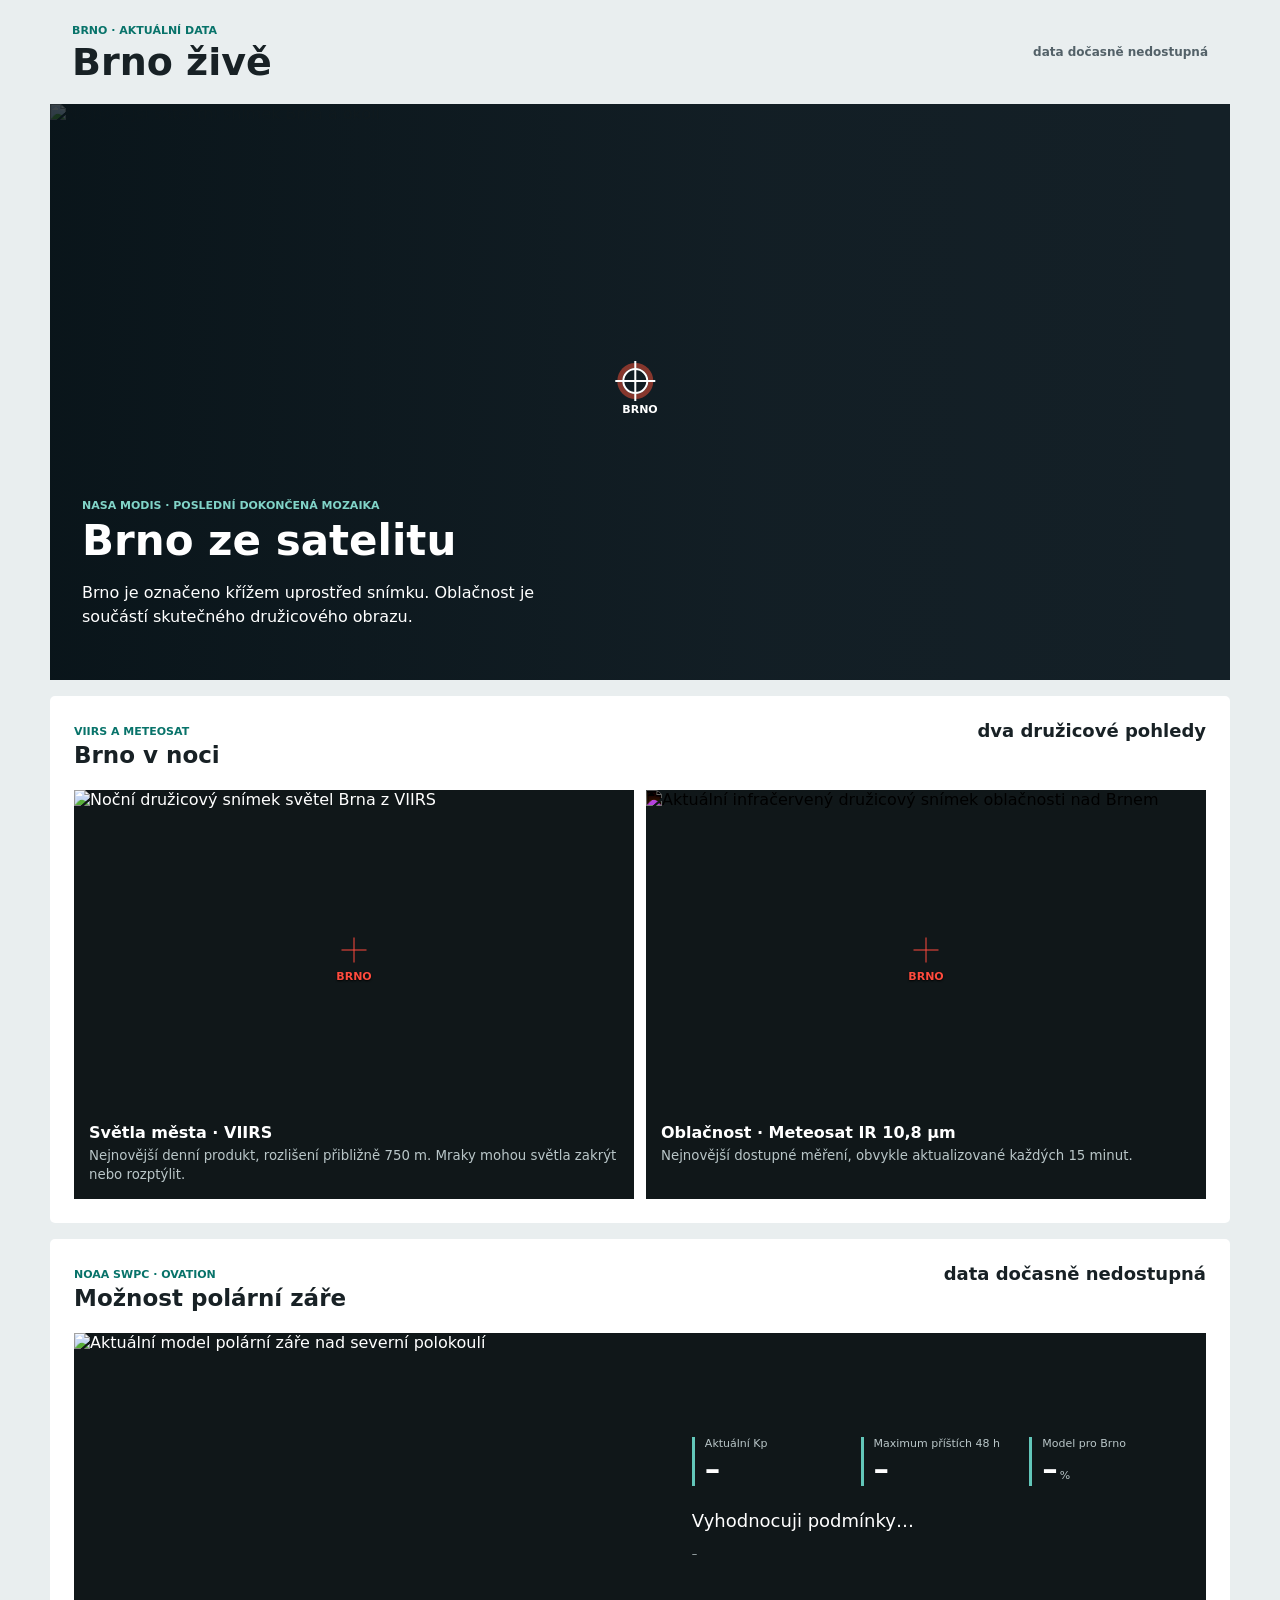
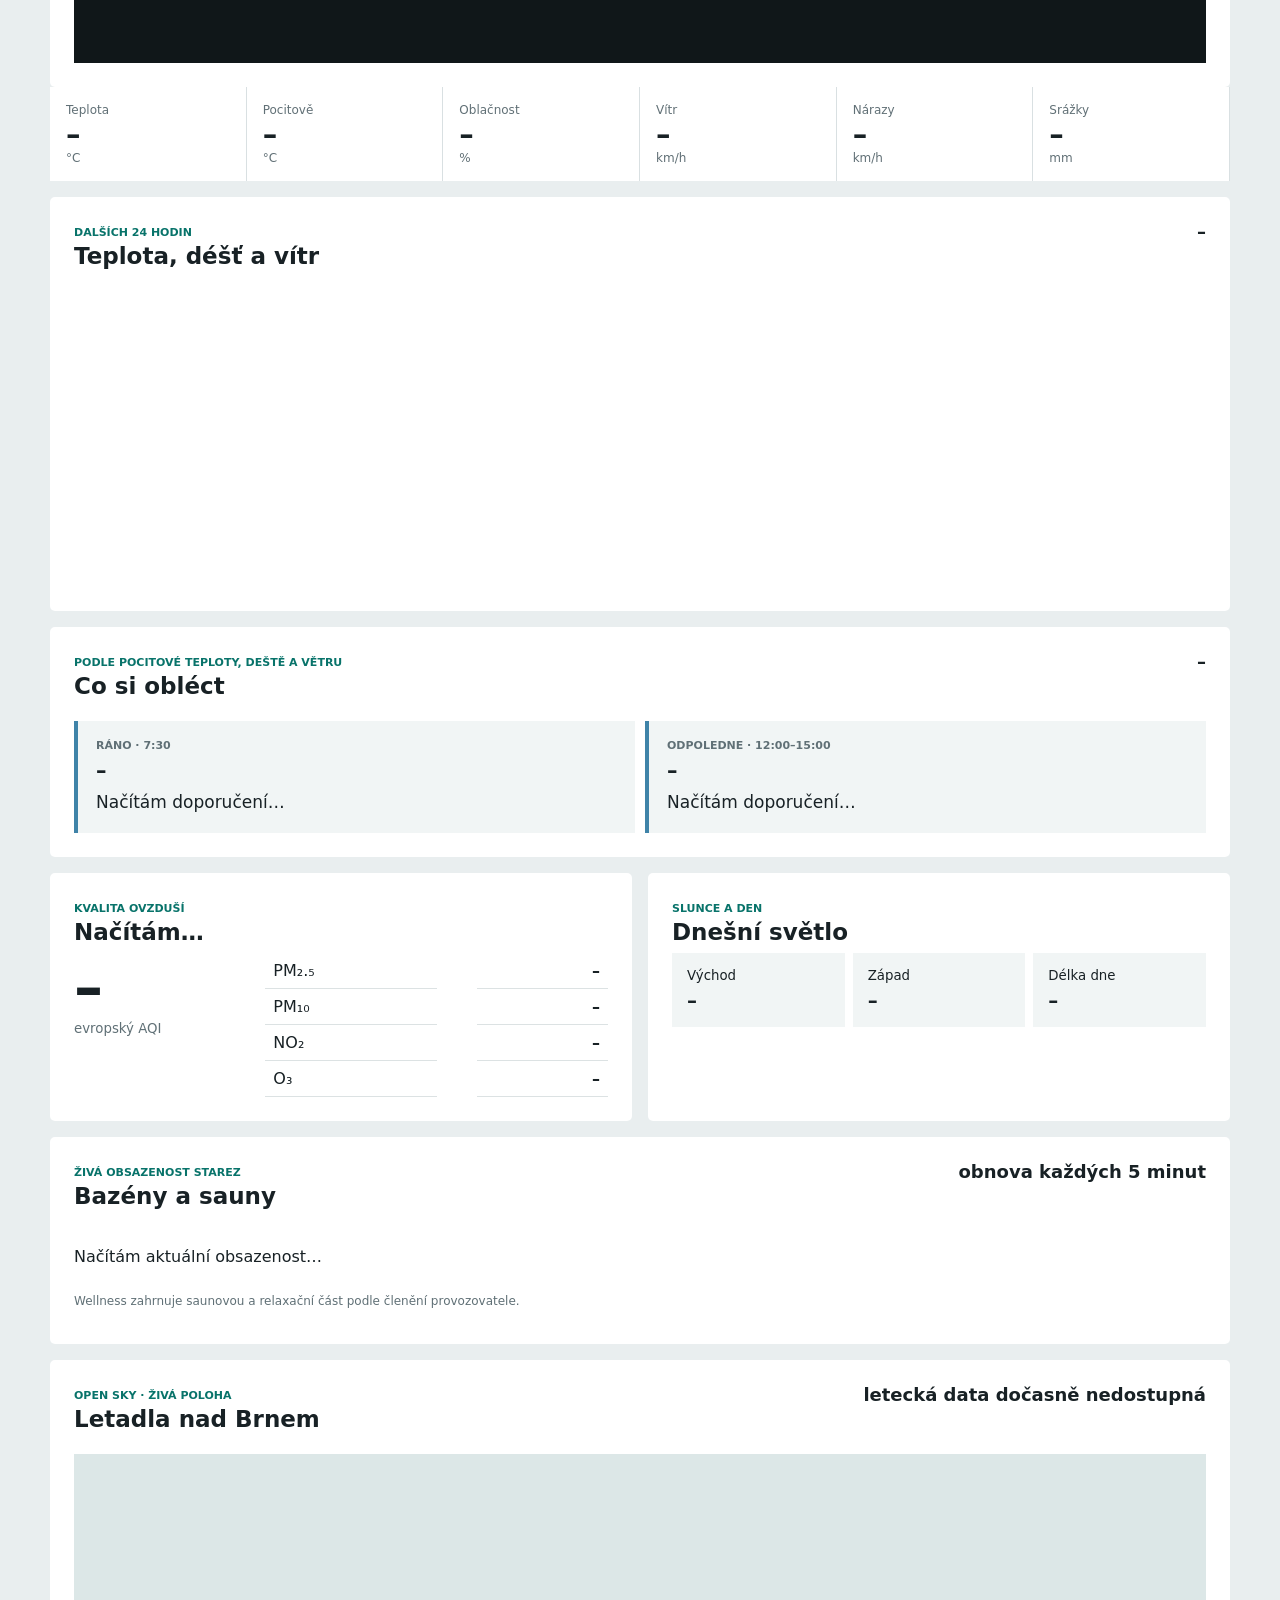
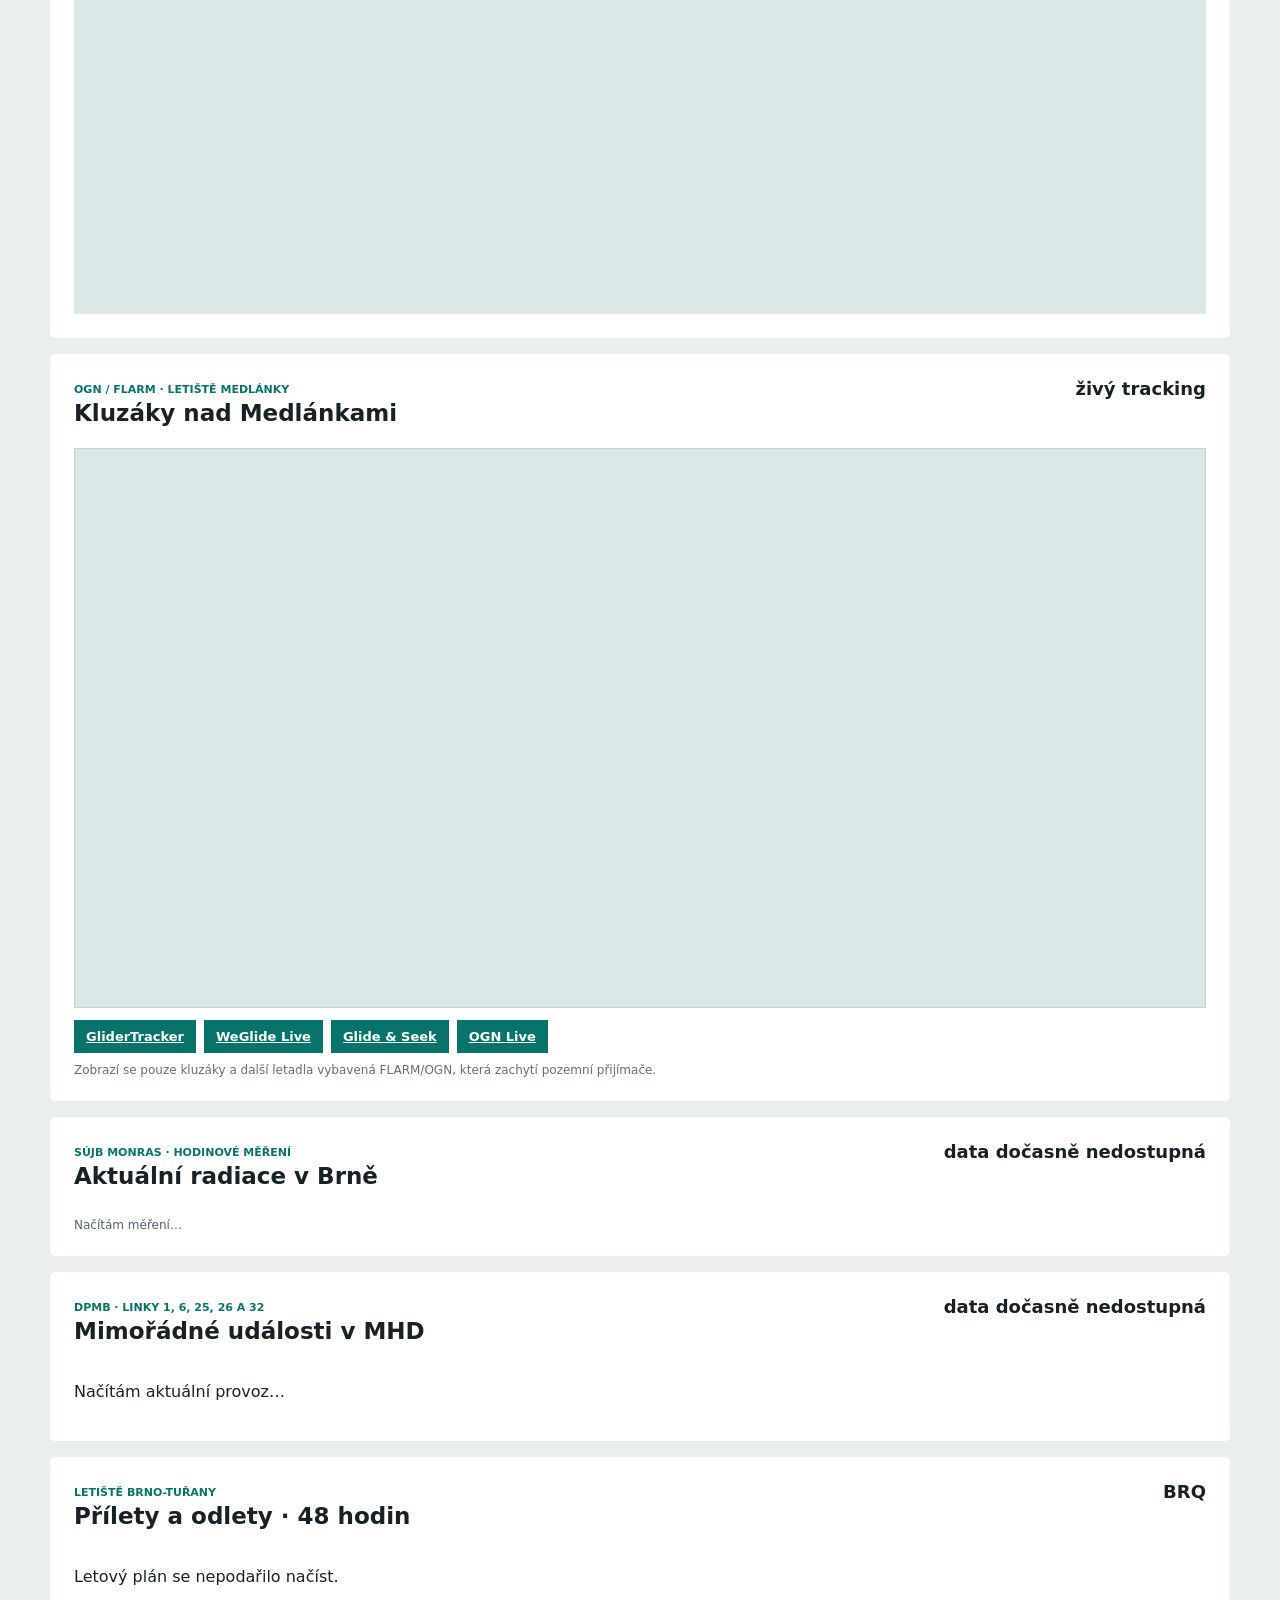
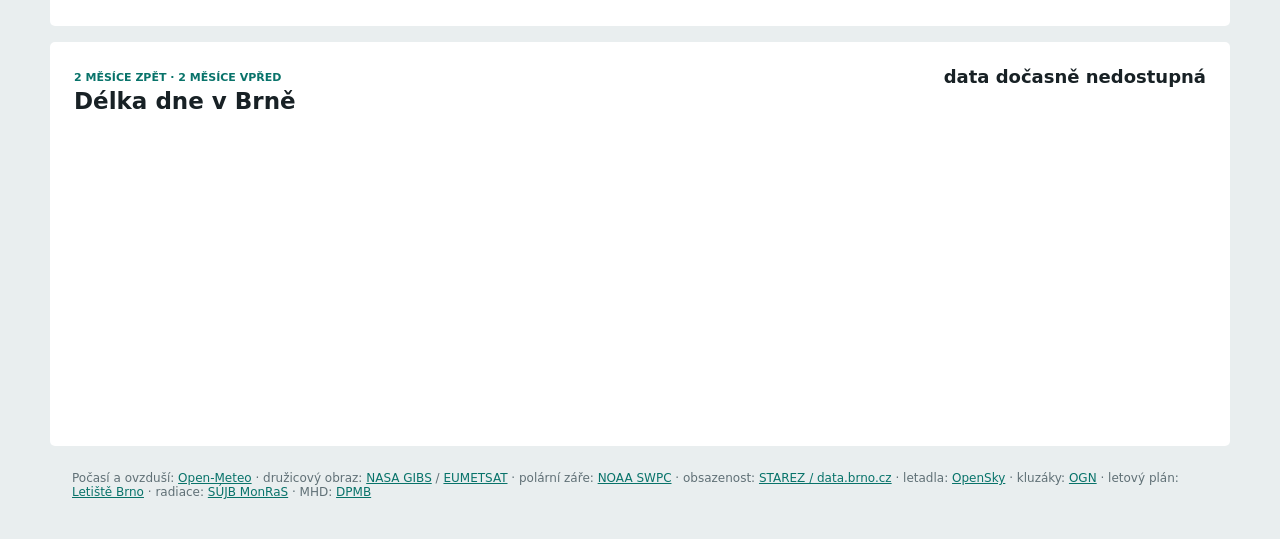
==== brno-live/web/index.html @ a21268fd "Add Brno aurora possibility monitoring" ====
<!doctype html>
<html lang="cs">
<head>
  <meta charset="utf-8">
  <meta name="viewport" content="width=device-width,initial-scale=1">
  <title>Brno živě</title>
  <link rel="stylesheet" href="style.css">
  <link rel="stylesheet" href="occupancy.css">
  <link rel="stylesheet" href="aviation.css">
  <link rel="stylesheet" href="weather-advice.css">
  <link rel="stylesheet" href="transit.css">
  <link rel="stylesheet" href="gliders.css">
  <link rel="stylesheet" href="night-satellite.css">
  <link rel="stylesheet" href="aurora.css">
  <link rel="stylesheet" href="https://unpkg.com/leaflet@1.9.4/dist/leaflet.css">
</head>
<body>
  <header><div><span>BRNO · AKTUÁLNÍ DATA</span><h1>Brno živě</h1></div><b id="updated">načítám…</b></header>
  <main>
    <section class="satellite">
      <img src="/api/satellite" alt="Nejnovější satelitní snímek Brna a okolí">
      <div class="satellite-title"><span>NASA MODIS · POSLEDNÍ DOKONČENÁ MOZAIKA</span><h2>Brno ze satelitu</h2><p>Brno je označeno křížem uprostřed snímku. Oblačnost je součástí skutečného družicového obrazu.</p></div>
      <div class="brno-marker" aria-label="Poloha Brna"><i></i><b>BRNO</b></div>
    </section>
    <section class="section night-satellite-section">
      <div class="head"><div><span>VIIRS A METEOSAT</span><h2>Brno v noci</h2></div><strong>dva družicové pohledy</strong></div>
      <div class="night-satellite-grid">
        <figure><div class="night-image"><img src="/api/night-viirs" alt="Noční družicový snímek světel Brna z VIIRS"><span class="night-marker">BRNO</span></div><figcaption><b>Světla města · VIIRS</b><small>Nejnovější denní produkt, rozlišení přibližně 750 m. Mraky mohou světla zakrýt nebo rozptýlit.</small></figcaption></figure>
        <figure><div class="night-image infrared"><img src="/api/night-infrared" alt="Aktuální infračervený družicový snímek oblačnosti nad Brnem"><span class="night-marker">BRNO</span></div><figcaption><b>Oblačnost · Meteosat IR 10,8 µm</b><small>Nejnovější dostupné měření, obvykle aktualizované každých 15 minut.</small></figcaption></figure>
      </div>
    </section>
    <section class="section aurora-section">
      <div class="head"><div><span>NOAA SWPC · OVATION</span><h2>Možnost polární záře</h2></div><strong id="aurora-status">načítám…</strong></div>
      <div class="aurora-layout">
        <img src="https://services.swpc.noaa.gov/images/aurora-forecast-northern-hemisphere.jpg" alt="Aktuální model polární záře nad severní polokoulí" loading="lazy">
        <div class="aurora-data"><div><span>Aktuální Kp</span><b id="aurora-kp">–</b></div><div><span>Maximum příštích 48 h</span><b id="aurora-peak">–</b></div><div><span>Model pro Brno</span><b id="aurora-probability">–</b><small>%</small></div><p id="aurora-message">Vyhodnocuji podmínky…</p><small id="aurora-time">–</small></div>
      </div>
    </section>
    <section class="current band">
      <div><span>Teplota</span><b id="temp">–</b><small>°C</small></div>
      <div><span>Pocitově</span><b id="feels">–</b><small>°C</small></div>
      <div><span>Oblačnost</span><b id="cloud">–</b><small>%</small></div>
      <div><span>Vítr</span><b id="wind">–</b><small>km/h</small></div>
      <div><span>Nárazy</span><b id="gust">–</b><small>km/h</small></div>
      <div><span>Srážky</span><b id="rain">–</b><small>mm</small></div>
    </section>
    <section class="section"><div class="head"><div><span>DALŠÍCH 24 HODIN</span><h2>Teplota, déšť a vítr</h2></div><strong id="condition">–</strong></div><div class="chart"><canvas id="forecastChart"></canvas></div></section>
    <section class="section">
      <div class="head"><div><span>PODLE POCITOVÉ TEPLOTY, DEŠTĚ A VĚTRU</span><h2>Co si obléct</h2></div><strong id="advice-day">–</strong></div>
      <div class="weather-advice"><article><span id="morning-label">RÁNO · 7:30</span><b id="morning-weather">–</b><p id="morning-advice">Načítám doporučení…</p></article><article><span id="afternoon-label">ODPOLEDNE · 12:00–15:00</span><b id="afternoon-weather">–</b><p id="afternoon-advice">Načítám doporučení…</p></article></div>
    </section>
    <section class="split">
      <div class="section"><span>KVALITA OVZDUŠÍ</span><h2 id="aqi-title">Načítám…</h2><div class="air"><div><b id="aqi">–</b><small>evropský AQI</small></div><dl><dt>PM₂.₅</dt><dd id="pm25">–</dd><dt>PM₁₀</dt><dd id="pm10">–</dd><dt>NO₂</dt><dd id="no2">–</dd><dt>O₃</dt><dd id="o3">–</dd></dl></div></div>
      <div class="section"><span>SLUNCE A DEN</span><h2>Dnešní světlo</h2><div class="sun"><div><small>Východ</small><b id="sunrise">–</b></div><div><small>Západ</small><b id="sunset">–</b></div><div><small>Délka dne</small><b id="daylight">–</b></div></div></div>
    </section>
    <section class="section occupancy-section">
      <div class="head"><div><span>ŽIVÁ OBSAZENOST STAREZ</span><h2>Bazény a sauny</h2></div><strong>obnova každých 5 minut</strong></div>
      <div id="occupancy" class="occupancy"><p>Načítám aktuální obsazenost…</p></div>
      <p class="occupancy-note">Wellness zahrnuje saunovou a relaxační část podle členění provozovatele.</p>
    </section>
    <section class="section aviation-section">
      <div class="head"><div><span>OPEN SKY · ŽIVÁ POLOHA</span><h2>Letadla nad Brnem</h2></div><strong id="aircraft-count">načítám…</strong></div>
      <div id="aircraft-map" aria-label="Mapa letadel nad Brnem"></div>
    </section>
    <section class="section gliders-section">
      <div class="head"><div><span>OGN / FLARM · LETIŠTĚ MEDLÁNKY</span><h2>Kluzáky nad Medlánkami</h2></div><strong>živý tracking</strong></div>
      <iframe class="glider-map" src="https://glideandseek.com/?viewport=49.2367,16.5556,12&amp;embed=5.10.251.95&amp;showAllAircraft=true" title="Živá mapa kluzáků nad letištěm Medlánky" loading="lazy" allow="geolocation" referrerpolicy="strict-origin-when-cross-origin"></iframe>
      <nav class="glider-links" aria-label="Další služby pro sledování kluzáků">
        <a href="https://www.glidertracker.org/" target="_blank" rel="noopener">GliderTracker</a>
        <a href="https://www.weglide.org/live" target="_blank" rel="noopener">WeGlide Live</a>
        <a href="https://glideandseek.com/?viewport=49.2367,16.5556,12&amp;showAllAircraft=true" target="_blank" rel="noopener">Glide &amp; Seek</a>
        <a href="https://live.glidernet.org/#c=49.2367,16.5556&amp;z=12&amp;l=ar" target="_blank" rel="noopener">OGN Live</a>
      </nav>
      <p class="glider-note">Zobrazí se pouze kluzáky a další letadla vybavená FLARM/OGN, která zachytí pozemní přijímače.</p>
    </section>
    <section class="section radiation-section">
      <div class="head"><div><span>SÚJB MONRAS · HODINOVÉ MĚŘENÍ</span><h2>Aktuální radiace v Brně</h2></div><strong id="radiation-status">načítám…</strong></div>
      <div id="radiation" class="radiation"><p>Načítám měření…</p></div>
    </section>
    <section class="section transit-section">
      <div class="head"><div><span>DPMB · LINKY 1, 6, 25, 26 A 32</span><h2>Mimořádné události v MHD</h2></div><strong id="transit-status">kontroluji…</strong></div>
      <div id="transit-incidents" class="transit-incidents"><p>Načítám aktuální provoz…</p></div>
    </section>
    <section class="section">
      <div class="head"><div><span>LETIŠTĚ BRNO-TUŘANY</span><h2>Přílety a odlety · 48 hodin</h2></div><strong>BRQ</strong></div>
      <div id="flight-schedule" class="flight-schedule"><p>Načítám letový plán…</p></div>
    </section>
    <section class="section">
      <div class="head"><div><span>2 MĚSÍCE ZPĚT · 2 MĚSÍCE VPŘED</span><h2>Délka dne v Brně</h2></div><strong id="daylight-now">–</strong></div>
      <div class="chart daylight-chart"><canvas id="daylightChart"></canvas></div>
    </section>
  </main>
  <footer>Počasí a ovzduší: <a href="https://open-meteo.com/">Open-Meteo</a> · družicový obraz: <a href="https://www.earthdata.nasa.gov/gibs">NASA GIBS</a> / <a href="https://view.eumetsat.int/">EUMETSAT</a> · polární záře: <a href="https://www.spaceweather.gov/products/aurora-30-minute-forecast">NOAA SWPC</a> · obsazenost: <a href="https://data.brno.cz/">STAREZ / data.brno.cz</a> · letadla: <a href="https://opensky-network.org/">OpenSky</a> · kluzáky: <a href="https://wiki.glidernet.org/">OGN</a> · letový plán: <a href="https://www.brno-airport.cz/">Letiště Brno</a> · radiace: <a href="https://sujb.gov.cz/aplikace/monras/">SÚJB MonRaS</a> · MHD: <a href="https://www.dpmb.cz/">DPMB</a></footer>
  <script src="https://cdn.jsdelivr.net/npm/chart.js@4.4.7/dist/chart.umd.min.js"></script>
  <script src="https://unpkg.com/leaflet@1.9.4/dist/leaflet.js"></script>
  <script src="app.js"></script>
</body>
</html>
---- brno-live/web/style.css ----
:root{font-family:Inter,system-ui,sans-serif;color:#182125;background:#e9eeef;letter-spacing:0}*{box-sizing:border-box}body{margin:0}header,main,footer{max-width:1180px;margin:auto}header{height:104px;padding:0 22px;display:flex;align-items:center;justify-content:space-between}header span,.section>span,.head span,.satellite-title span{font-size:11px;font-weight:900;color:#08736a}h1{font-size:38px;margin:2px 0}h2{margin:3px 0 8px;font-size:23px}header>b{font-size:12px;color:#536168}.satellite{position:relative;height:min(64vh,620px);min-height:430px;overflow:hidden;background:#142027}.satellite>img{width:100%;height:100%;object-fit:cover}.satellite:after{content:"";position:absolute;inset:0;background:linear-gradient(90deg,#071217c9 0,#07121722 60%,transparent)}.satellite-title{position:absolute;z-index:2;left:32px;bottom:35px;max-width:520px;color:#fff}.satellite-title span{color:#81d4c8}.satellite-title h2{font-size:42px}.satellite-title p{line-height:1.5}.brno-marker{position:absolute;z-index:3;left:50%;top:50%;color:#fff;text-align:center;transform:translate(-50%,-50%);font-size:11px}.brno-marker i{display:block;width:26px;height:26px;border:2px solid #fff;border-radius:50%;box-shadow:0 0 0 5px #d4483599}.brno-marker i:before,.brno-marker i:after{content:"";position:absolute;background:#fff}.brno-marker i:before{width:40px;height:2px;left:-7px;top:12px}.brno-marker i:after{width:2px;height:40px;left:12px;top:-7px}.brno-marker b{display:block;margin-top:9px}.band{display:grid;grid-template-columns:repeat(6,1fr);background:#fff}.current div{padding:16px;border-right:1px solid #d9e0e2}.current span,.current b,.current small{display:block}.current span,.current small{color:#617076;font-size:12px}.current b{display:inline;font-size:29px}.section{margin-top:16px;padding:24px;background:#fff;border-radius:5px}.head{display:flex;justify-content:space-between}.head strong{font-size:18px}.chart{height:310px}.split{display:grid;grid-template-columns:1fr 1fr;gap:16px}.air{display:grid;grid-template-columns:1fr 2fr;gap:20px}.air>div>b{font-size:58px}.air small{display:block;color:#607076}.air dl{display:grid;grid-template-columns:1fr 1fr;margin:0}.air dt,.air dd{padding:8px;border-bottom:1px solid #dce2e3}.air dd{text-align:right;font-weight:800}.sun{display:grid;grid-template-columns:repeat(3,1fr);gap:8px}.sun div{background:#f1f5f5;padding:15px}.sun small,.sun b{display:block}.sun b{margin-top:5px;font-size:20px}footer{padding:25px 22px 40px;color:#607076;font-size:12px}a{color:#08736a}@media(max-width:700px){header{height:88px}h1{font-size:30px}.satellite{min-height:470px}.satellite-title{left:18px;right:18px;bottom:22px}.satellite-title h2{font-size:34px}.band{grid-template-columns:repeat(3,1fr)}.current div{padding:11px}.current b{font-size:23px}.section{padding:17px;margin-top:10px}.split{display:block}.chart{height:280px}.air{grid-template-columns:1fr}.sun{grid-template-columns:1fr 1fr 1fr}}
---- brno-live/web/occupancy.css ----
.occupancy { display: grid; grid-template-columns: 1fr 1fr; gap: 10px; margin-top: 14px; }
.occupancy article { padding: 15px; background: #f1f5f5; border-left: 4px solid #08736a; }
.occupancy-head { display: flex; justify-content: space-between; gap: 12px; }
.occupancy h3 { margin: 0; font-size: 17px; }
.occupancy-head b { font-size: 25px; white-space: nowrap; }
.occupancy article > span { display: block; margin: 6px 0; color: #536168; font-size: 12px; }
.occupancy-meter { height: 8px; background: #d5ddde; overflow: hidden; }
.occupancy-meter i { display: block; height: 100%; background: #08736a; }
.occupancy article.busy { border-color: #d44835; }
.occupancy article.busy .occupancy-meter i { background: #d44835; }
.occupancy-note { font-size: 12px; color: #607076; }
@media (max-width: 700px) { .occupancy { grid-template-columns: 1fr; } }
---- brno-live/web/aviation.css ----
#aircraft-map { height: 460px; margin-top: 14px; background: #dce7e7; }
.aircraft-icon { background: transparent; border: 0; }
.aircraft-icon i { display: block; color: #17252a; font-size: 25px; line-height: 28px; text-align: center; text-shadow: 0 1px 2px white; }
.flight-schedule { margin-top: 14px; overflow-x: auto; }
.flight-schedule table { width: 100%; border-collapse: collapse; }
.flight-schedule th, .flight-schedule td { padding: 10px 8px; border-bottom: 1px solid #d5ddde; text-align: left; }
.flight-schedule th { font-size: 11px; color: #607076; text-transform: uppercase; }
.flight-direction { font-weight: 700; color: #08736a; }
.daylight-chart { height: 300px; }
.radiation { display: grid; grid-template-columns: 1fr 1fr; gap: 10px; margin-top: 14px; }
.radiation article { padding: 16px; background: #f1f5f5; border-left: 4px solid #d49b24; }
.radiation h3 { margin: 0 0 8px; font-size: 16px; }
.radiation b { font-size: 30px; }
.radiation small { margin-left: 4px; color: #607076; }
.radiation p { margin: 7px 0 0; color: #536168; font-size: 12px; }
@media (max-width: 700px) { #aircraft-map { height: 360px; } .flight-schedule { font-size: 13px; } }
@media (max-width: 700px) { .radiation { grid-template-columns: 1fr; } }
---- brno-live/web/weather-advice.css ----
.weather-advice { display: grid; grid-template-columns: 1fr 1fr; gap: 10px; margin-top: 14px; }
.weather-advice article { padding: 18px; background: #f1f5f5; border-left: 4px solid #3f83a8; }
.weather-advice article > span { display: block; color: #607076; font-size: 11px; font-weight: 700; }
.weather-advice b { display: block; margin-top: 7px; font-size: 21px; }
.weather-advice p { margin: 8px 0 0; font-size: 17px; line-height: 1.4; }
@media (max-width: 700px) { .weather-advice { grid-template-columns: 1fr; } }
---- brno-live/web/transit.css ----
.transit-incidents { display: grid; gap: 10px; margin-top: 14px; }
.transit-ok { padding: 18px; background: #edf5f1; border-left: 4px solid #08736a; font-size: 17px; }
.transit-incident { padding: 16px; background: #fff1ef; border-left: 4px solid #d44835; }
.transit-incident h3 { margin: 0 0 8px; font-size: 18px; }
.transit-incident h3 a { color: #17252a; }
.transit-lines { display: flex; gap: 6px; margin-bottom: 8px; }
.transit-line { display: inline-grid; place-items: center; min-width: 32px; height: 32px; padding: 0 5px; background: #d44835; color: white; font-weight: 700; }
.transit-meta { margin: 0; color: #536168; font-size: 13px; }
---- brno-live/web/gliders.css ----
.glider-map { display: block; width: 100%; height: 560px; margin-top: 14px; border: 1px solid #c7d1d2; background: #dce7e7; }
.glider-links { display: flex; flex-wrap: wrap; gap: 8px; margin-top: 12px; }
.glider-links a { padding: 9px 12px; color: #fff; background: #08736a; font-size: 13px; font-weight: 700; }
.glider-links a:hover { background: #065c55; }
.glider-note { margin: 10px 0 0; color: #607076; font-size: 12px; }
@media (max-width: 700px) { .glider-map { height: 430px; } .glider-links a { flex: 1 1 45%; text-align: center; } }
---- brno-live/web/night-satellite.css ----
.night-satellite-grid { display: grid; grid-template-columns: 1fr 1fr; gap: 12px; margin-top: 14px; }
.night-satellite-grid figure { margin: 0; background: #101719; color: white; }
.night-image { position: relative; aspect-ratio: 7 / 4; overflow: hidden; }
.night-image img { width: 100%; height: 100%; object-fit: cover; }
.night-image.infrared img { filter: invert(1) contrast(1.35); }
.night-marker { position: absolute; left: 50%; top: 50%; width: 0; height: 0; display: flex; justify-content: center; padding-top: 20px; color: #ff4b3e; font-size: 11px; font-weight: 700; white-space: nowrap; text-shadow: 0 1px 2px #000; }
.night-marker::before, .night-marker::after { content: ""; position: absolute; left: 0; top: 0; background: #ff4b3e; transform: translate(-50%, -50%); }
.night-marker::before { width: 25px; height: 1px; }
.night-marker::after { width: 1px; height: 25px; }
.night-satellite-grid figcaption { padding: 13px 15px 15px; }
.night-satellite-grid figcaption b, .night-satellite-grid figcaption small { display: block; }
.night-satellite-grid figcaption small { margin-top: 5px; color: #b9c6c8; line-height: 1.4; }
@media (max-width: 700px) { .night-satellite-grid { grid-template-columns: 1fr; } }
---- brno-live/web/aurora.css ----
.aurora-layout { display: grid; grid-template-columns: minmax(280px, 1.15fr) 1fr; gap: 18px; margin-top: 14px; background: #101719; color: white; }
.aurora-layout > img { width: 100%; height: 100%; min-height: 330px; object-fit: cover; }
.aurora-data { display: grid; grid-template-columns: repeat(3, 1fr); align-content: center; gap: 14px; padding: 22px 22px 22px 4px; }
.aurora-data div { border-left: 3px solid #62c6b9; padding-left: 10px; }
.aurora-data span, .aurora-data small { display: block; color: #b9c6c8; font-size: 11px; }
.aurora-data b { font-size: 31px; }
.aurora-data div small { display: inline; margin-left: 2px; }
.aurora-data p { grid-column: 1 / -1; margin: 8px 0 0; color: white; font-size: 18px; line-height: 1.4; }
.aurora-data > small { grid-column: 1 / -1; }
@media (max-width: 760px) { .aurora-layout { grid-template-columns: 1fr; } .aurora-layout > img { min-height: 0; } .aurora-data { padding: 18px; } }
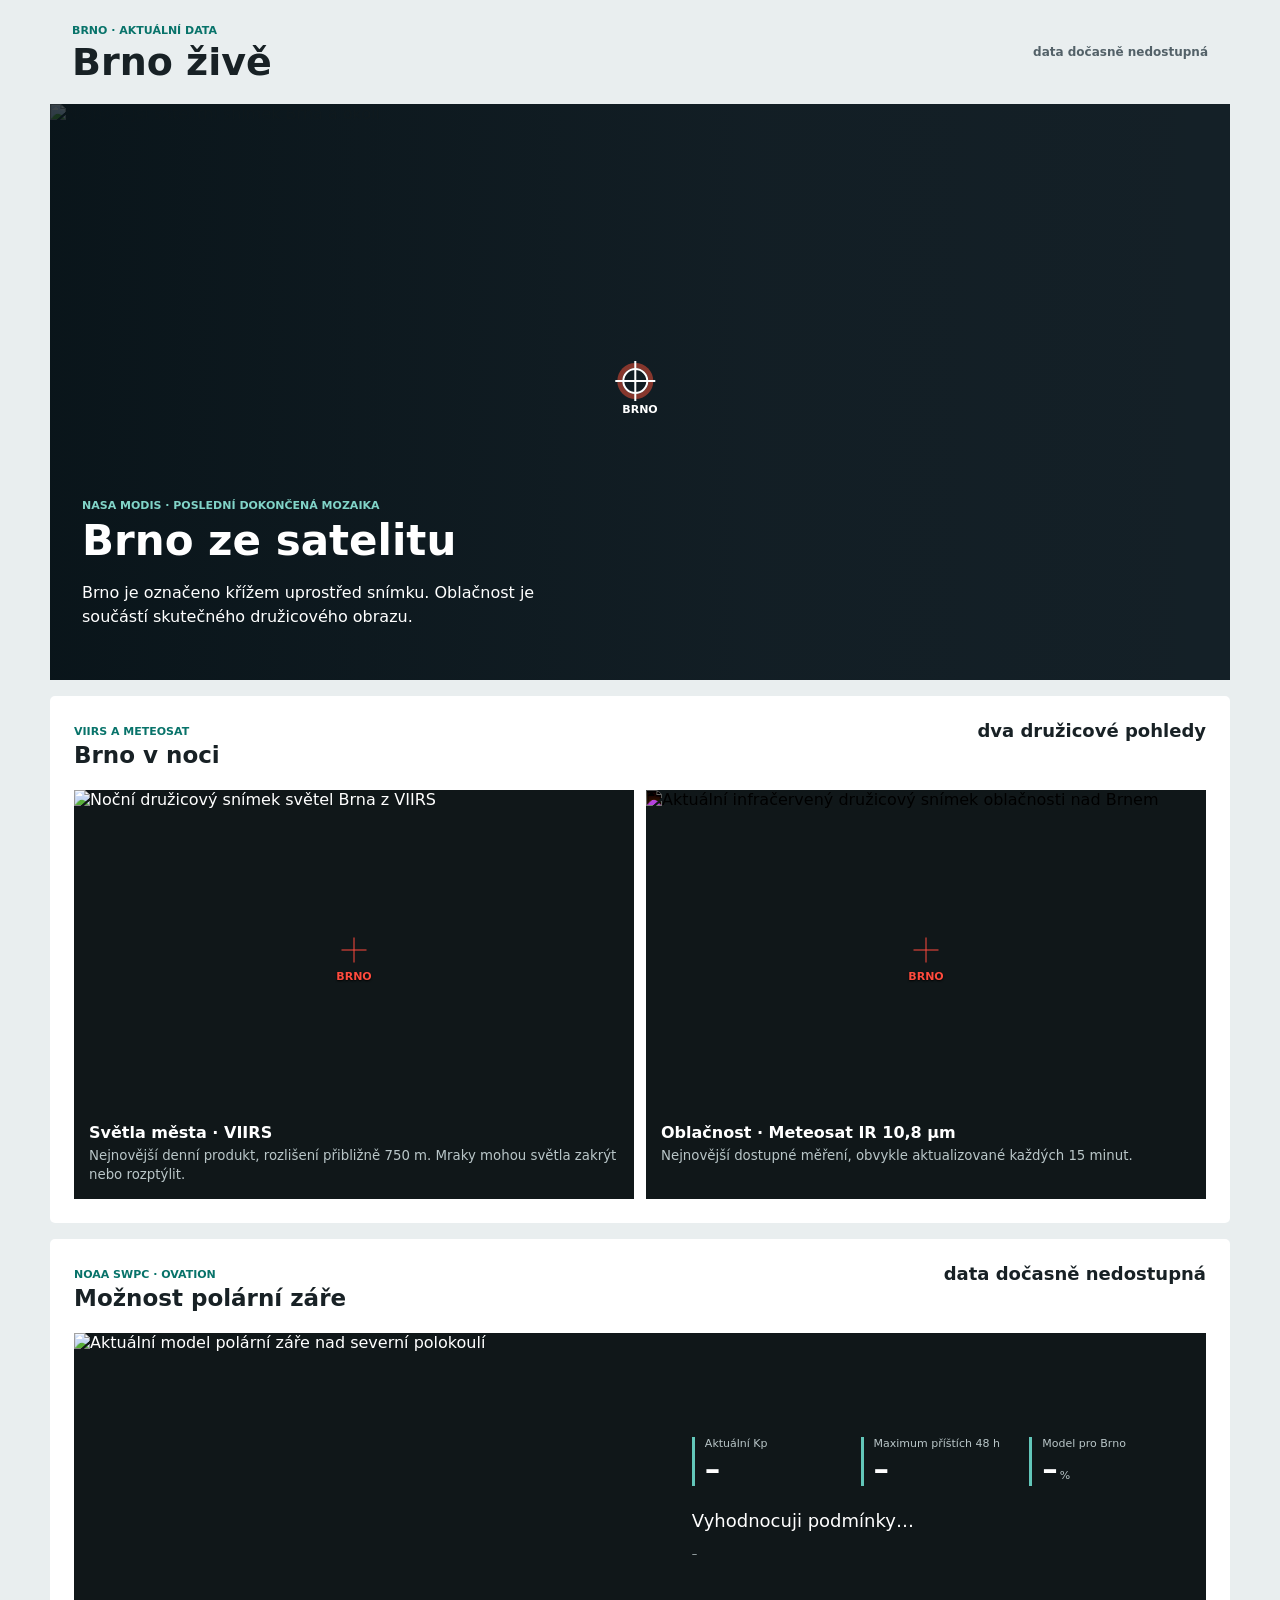
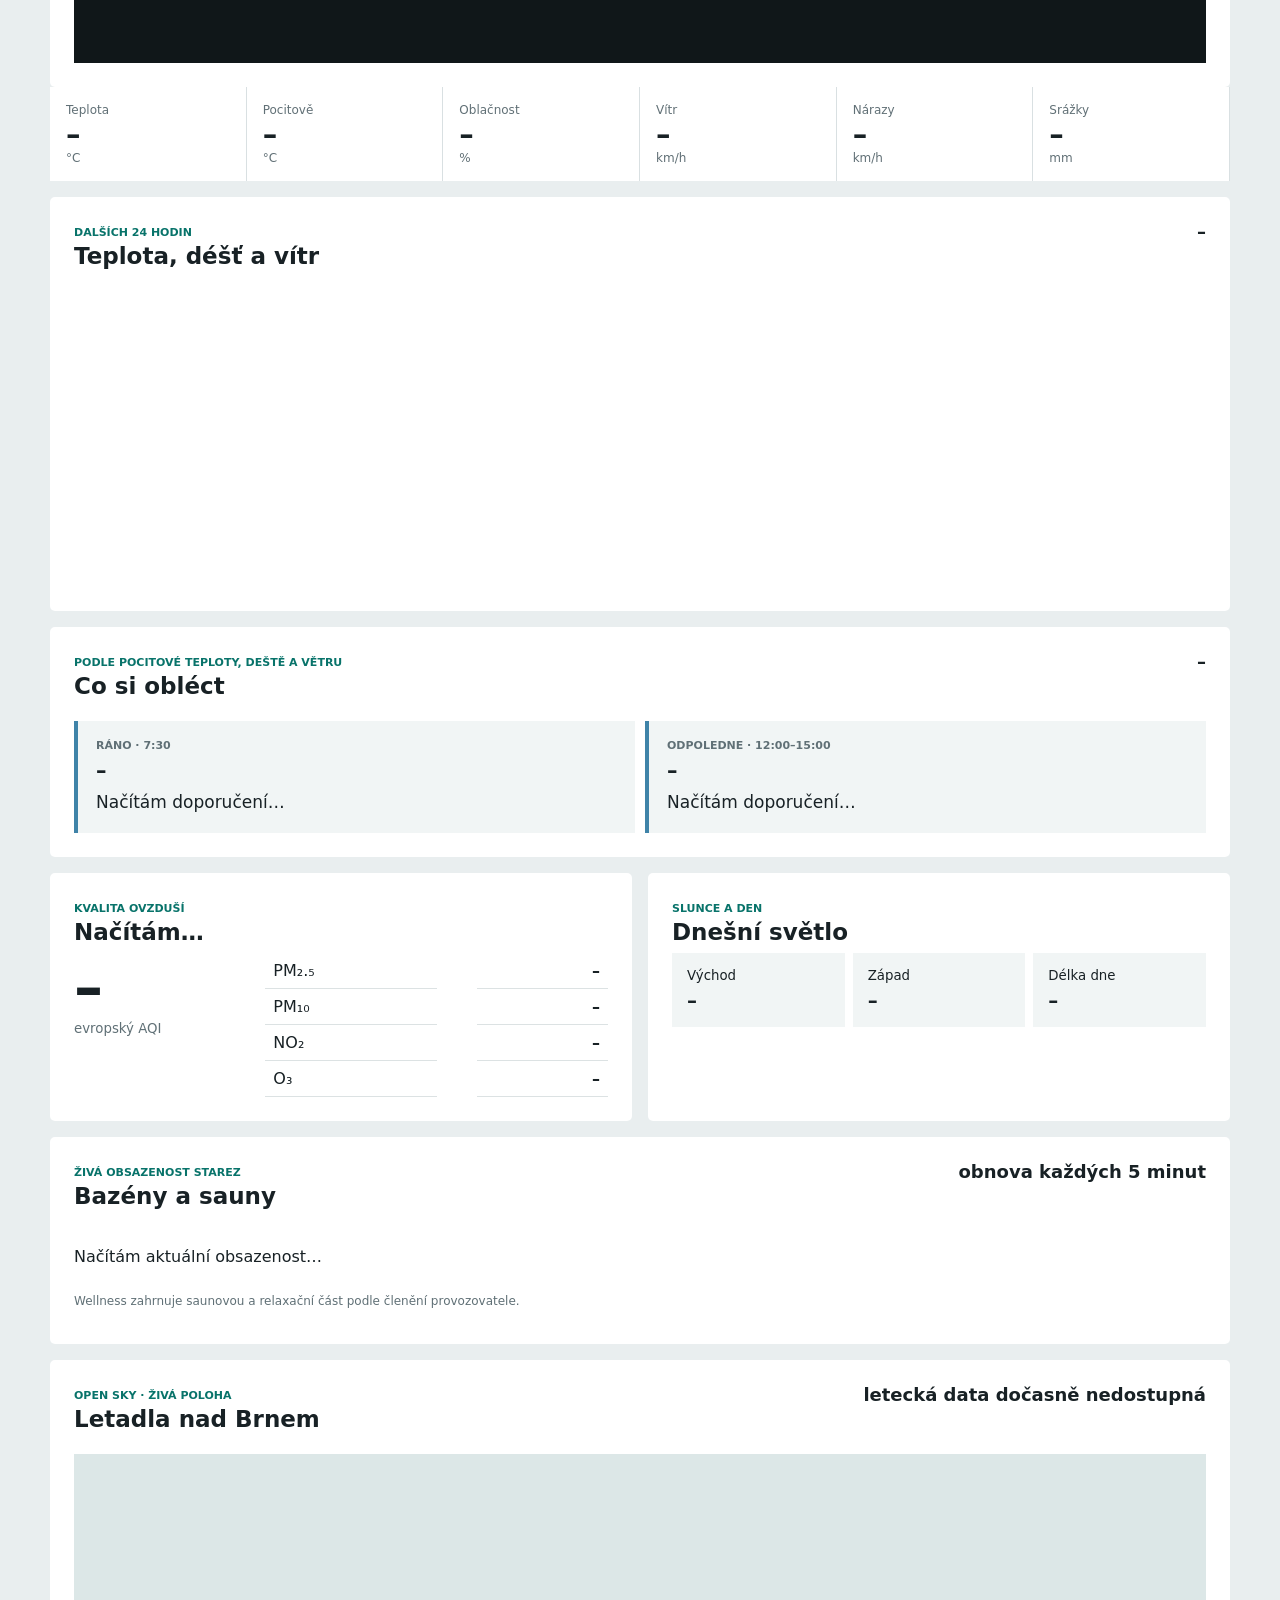
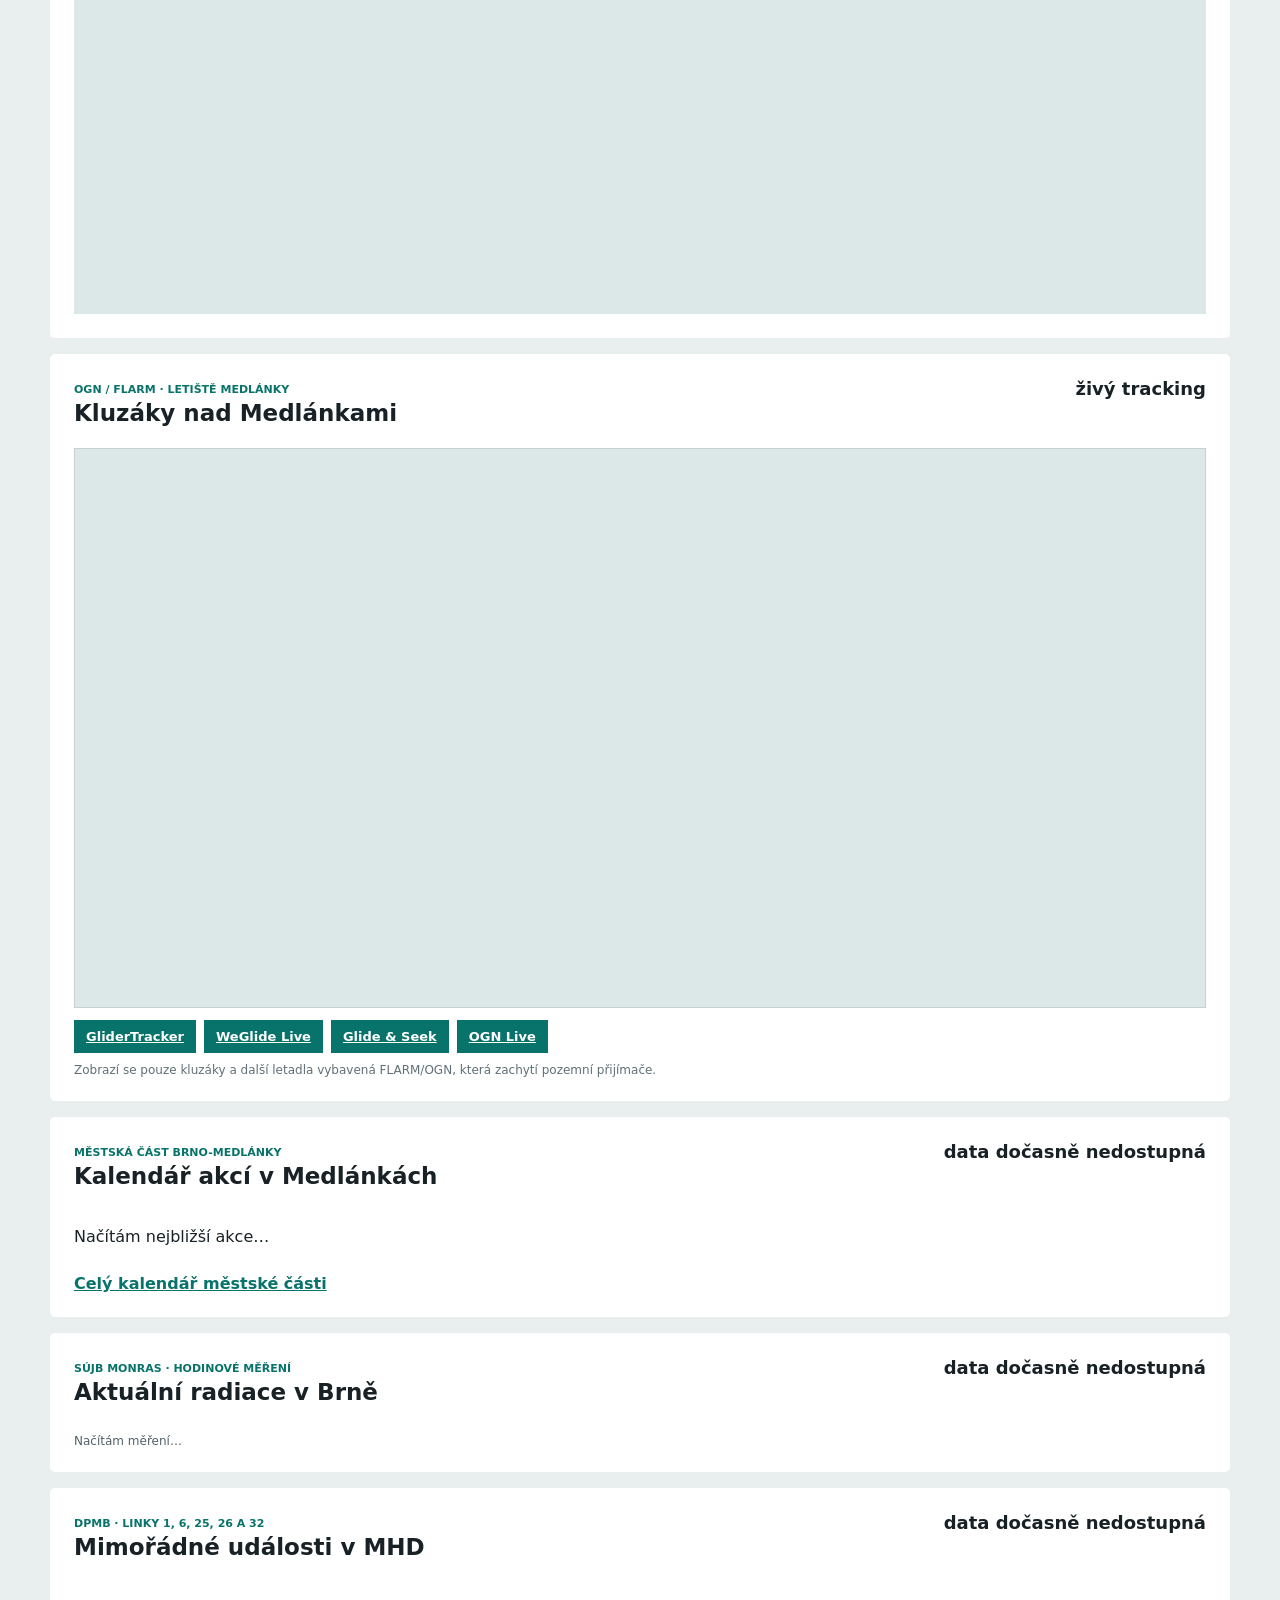
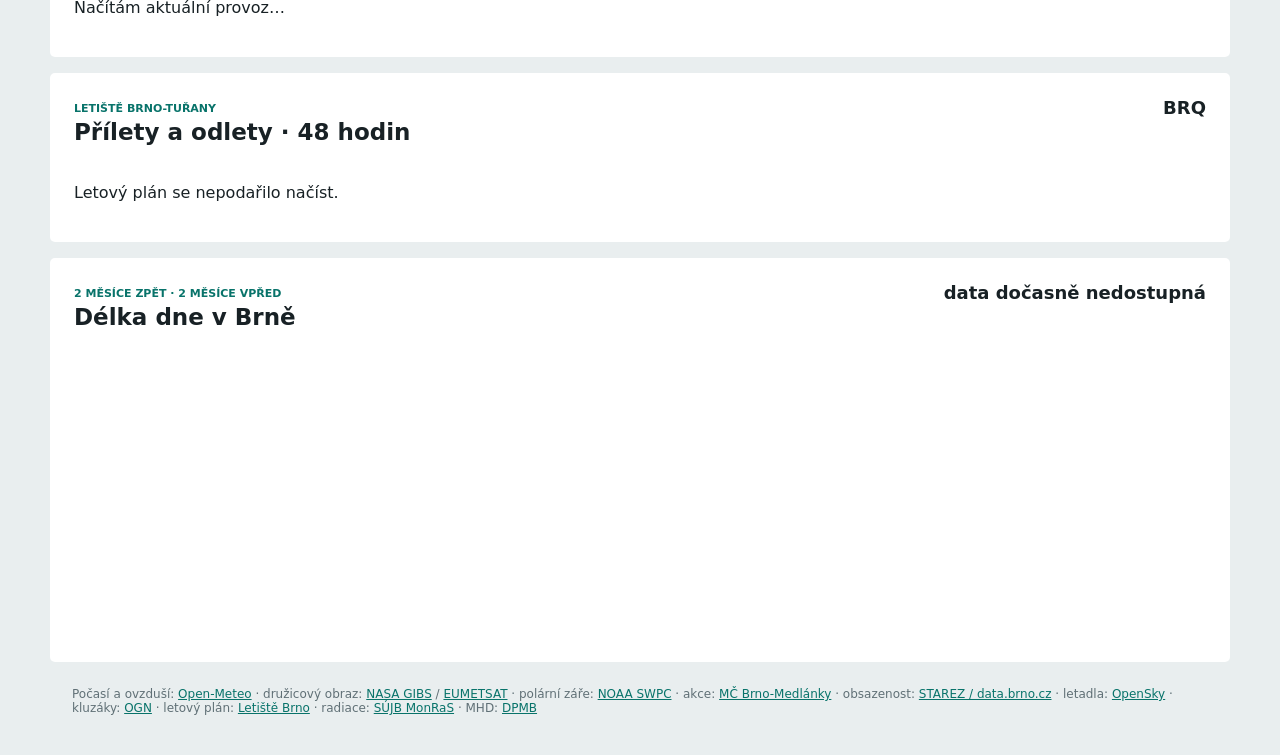
==== commit 4f837cff: "Add official Medlanky events calendar" ====
--- a/brno-live/web/index.html
+++ b/brno-live/web/index.html
@@ -12,6 +12,7 @@
   <link rel="stylesheet" href="gliders.css">
   <link rel="stylesheet" href="night-satellite.css">
   <link rel="stylesheet" href="aurora.css">
+  <link rel="stylesheet" href="medlanky-events.css">
   <link rel="stylesheet" href="https://unpkg.com/leaflet@1.9.4/dist/leaflet.css">
 </head>
 <body>
@@ -73,6 +74,11 @@
       </nav>
       <p class="glider-note">Zobrazí se pouze kluzáky a další letadla vybavená FLARM/OGN, která zachytí pozemní přijímače.</p>
     </section>
+    <section class="section medlanky-events-section">
+      <div class="head"><div><span>MĚSTSKÁ ČÁST BRNO-MEDLÁNKY</span><h2>Kalendář akcí v Medlánkách</h2></div><strong id="medlanky-events-status">načítám…</strong></div>
+      <div id="medlanky-events" class="medlanky-events"><p>Načítám nejbližší akce…</p></div>
+      <a class="events-all" href="https://medlanky.brno.cz/kalendar-akci" target="_blank" rel="noopener">Celý kalendář městské části</a>
+    </section>
     <section class="section radiation-section">
       <div class="head"><div><span>SÚJB MONRAS · HODINOVÉ MĚŘENÍ</span><h2>Aktuální radiace v Brně</h2></div><strong id="radiation-status">načítám…</strong></div>
       <div id="radiation" class="radiation"><p>Načítám měření…</p></div>
@@ -90,7 +96,7 @@
       <div class="chart daylight-chart"><canvas id="daylightChart"></canvas></div>
     </section>
   </main>
-  <footer>Počasí a ovzduší: <a href="https://open-meteo.com/">Open-Meteo</a> · družicový obraz: <a href="https://www.earthdata.nasa.gov/gibs">NASA GIBS</a> / <a href="https://view.eumetsat.int/">EUMETSAT</a> · polární záře: <a href="https://www.spaceweather.gov/products/aurora-30-minute-forecast">NOAA SWPC</a> · obsazenost: <a href="https://data.brno.cz/">STAREZ / data.brno.cz</a> · letadla: <a href="https://opensky-network.org/">OpenSky</a> · kluzáky: <a href="https://wiki.glidernet.org/">OGN</a> · letový plán: <a href="https://www.brno-airport.cz/">Letiště Brno</a> · radiace: <a href="https://sujb.gov.cz/aplikace/monras/">SÚJB MonRaS</a> · MHD: <a href="https://www.dpmb.cz/">DPMB</a></footer>
+  <footer>Počasí a ovzduší: <a href="https://open-meteo.com/">Open-Meteo</a> · družicový obraz: <a href="https://www.earthdata.nasa.gov/gibs">NASA GIBS</a> / <a href="https://view.eumetsat.int/">EUMETSAT</a> · polární záře: <a href="https://www.spaceweather.gov/products/aurora-30-minute-forecast">NOAA SWPC</a> · akce: <a href="https://medlanky.brno.cz/kalendar-akci">MČ Brno-Medlánky</a> · obsazenost: <a href="https://data.brno.cz/">STAREZ / data.brno.cz</a> · letadla: <a href="https://opensky-network.org/">OpenSky</a> · kluzáky: <a href="https://wiki.glidernet.org/">OGN</a> · letový plán: <a href="https://www.brno-airport.cz/">Letiště Brno</a> · radiace: <a href="https://sujb.gov.cz/aplikace/monras/">SÚJB MonRaS</a> · MHD: <a href="https://www.dpmb.cz/">DPMB</a></footer>
   <script src="https://cdn.jsdelivr.net/npm/chart.js@4.4.7/dist/chart.umd.min.js"></script>
   <script src="https://unpkg.com/leaflet@1.9.4/dist/leaflet.js"></script>
   <script src="app.js"></script>
--- a/brno-live/web/medlanky-events.css
+++ b/brno-live/web/medlanky-events.css
@@ -0,0 +1,10 @@
+.medlanky-events { display: grid; grid-template-columns: repeat(2, 1fr); gap: 10px; margin-top: 14px; }
+.medlanky-event { display: grid; grid-template-columns: 64px 1fr; gap: 14px; padding: 15px; background: #f1f5f5; border-left: 4px solid #d49b24; }
+.event-date { display: grid; place-content: center; min-height: 60px; background: #17252a; color: white; text-align: center; }
+.event-date b { font-size: 24px; line-height: 1; }
+.event-date span { margin-top: 4px; font-size: 11px; text-transform: uppercase; }
+.medlanky-event h3 { margin: 0 0 7px; font-size: 17px; }
+.medlanky-event h3 a { color: #17252a; }
+.medlanky-event p { margin: 0; color: #536168; font-size: 12px; }
+.events-all { display: inline-block; margin-top: 12px; color: #08736a; font-weight: 700; }
+@media (max-width: 700px) { .medlanky-events { grid-template-columns: 1fr; } }
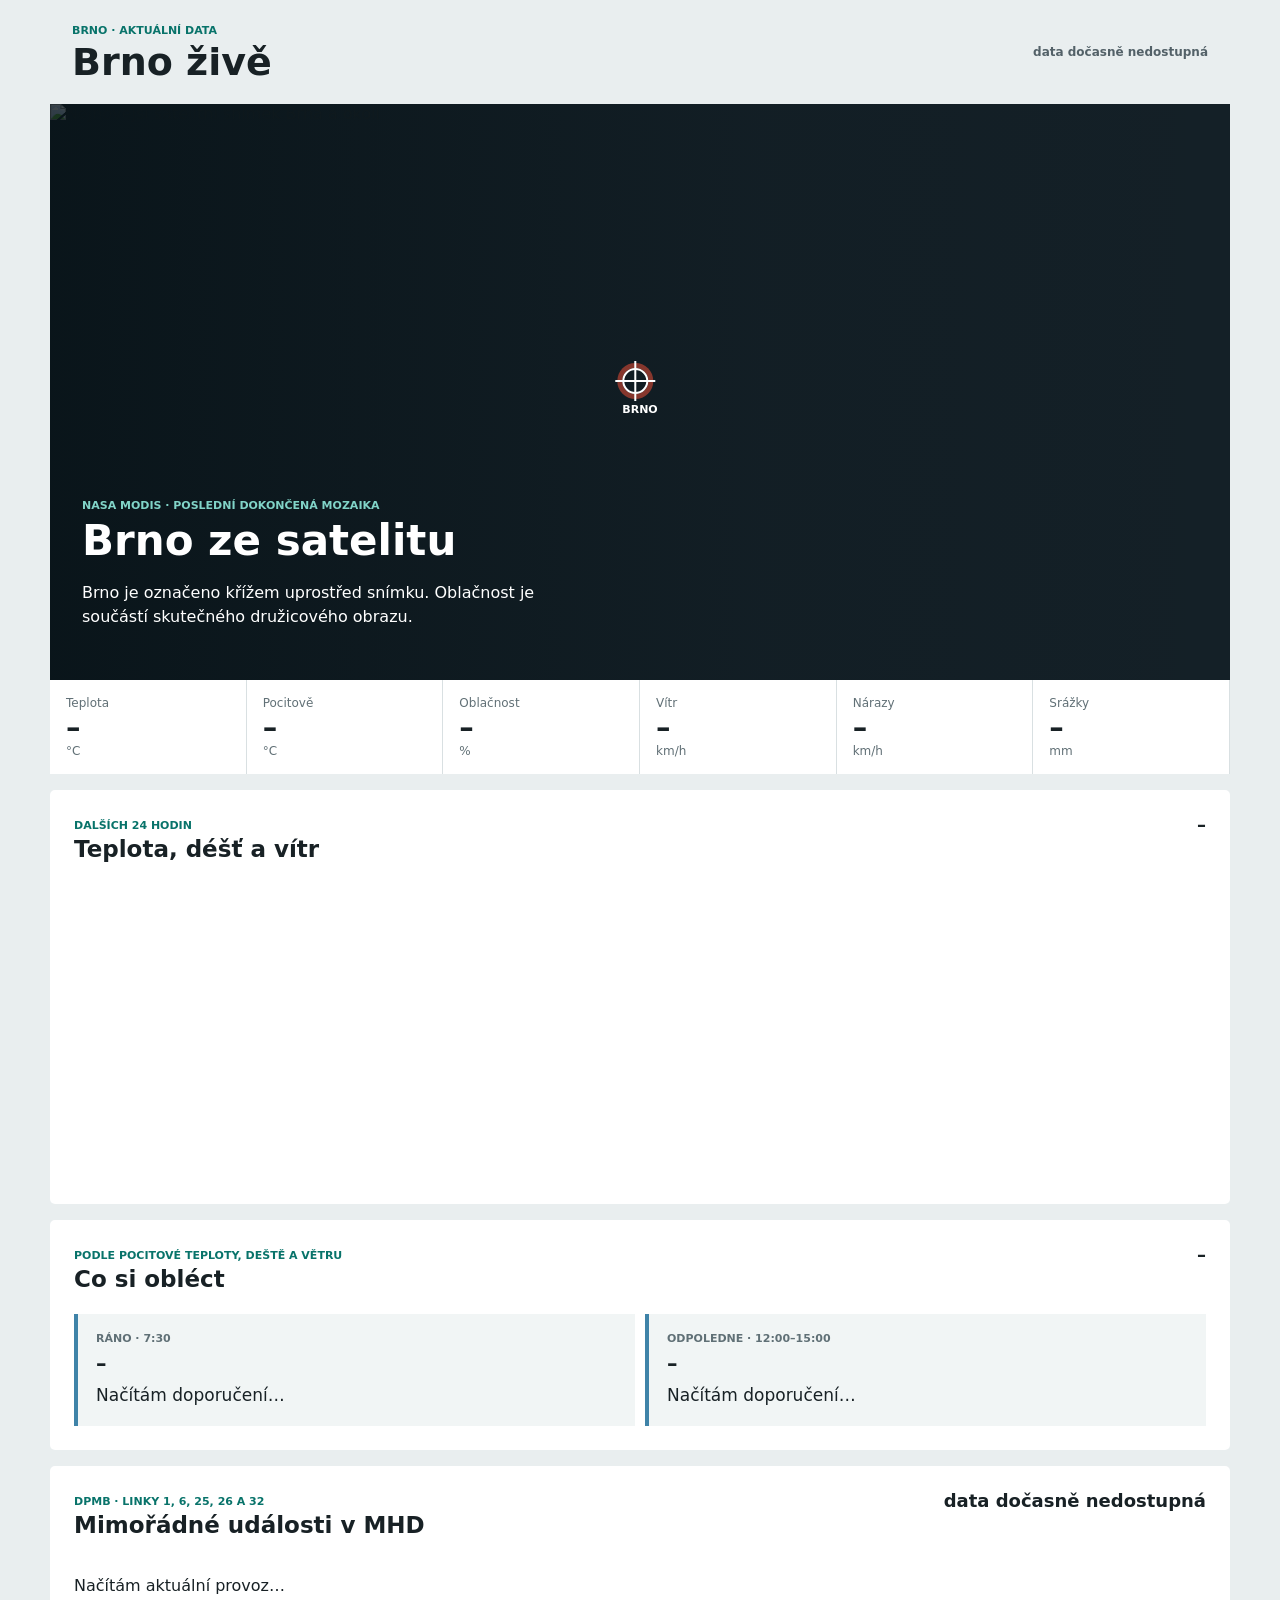
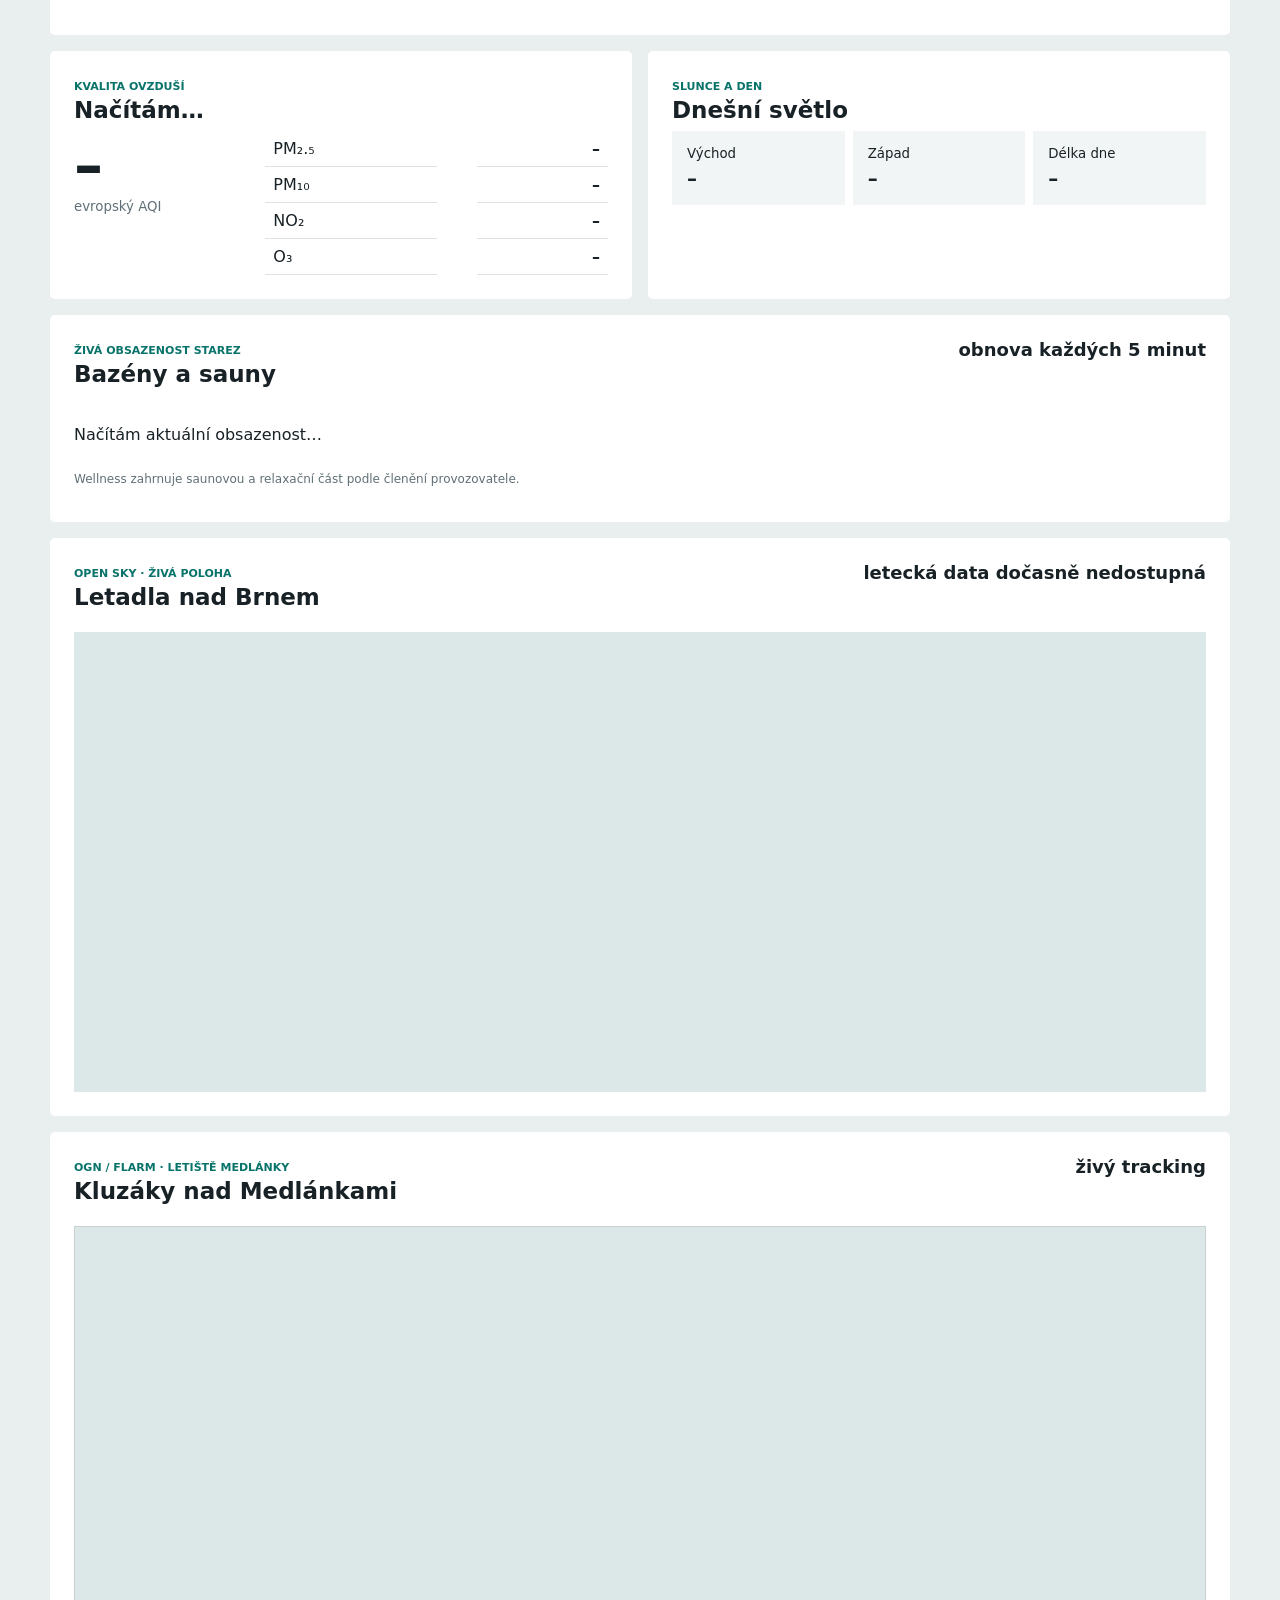
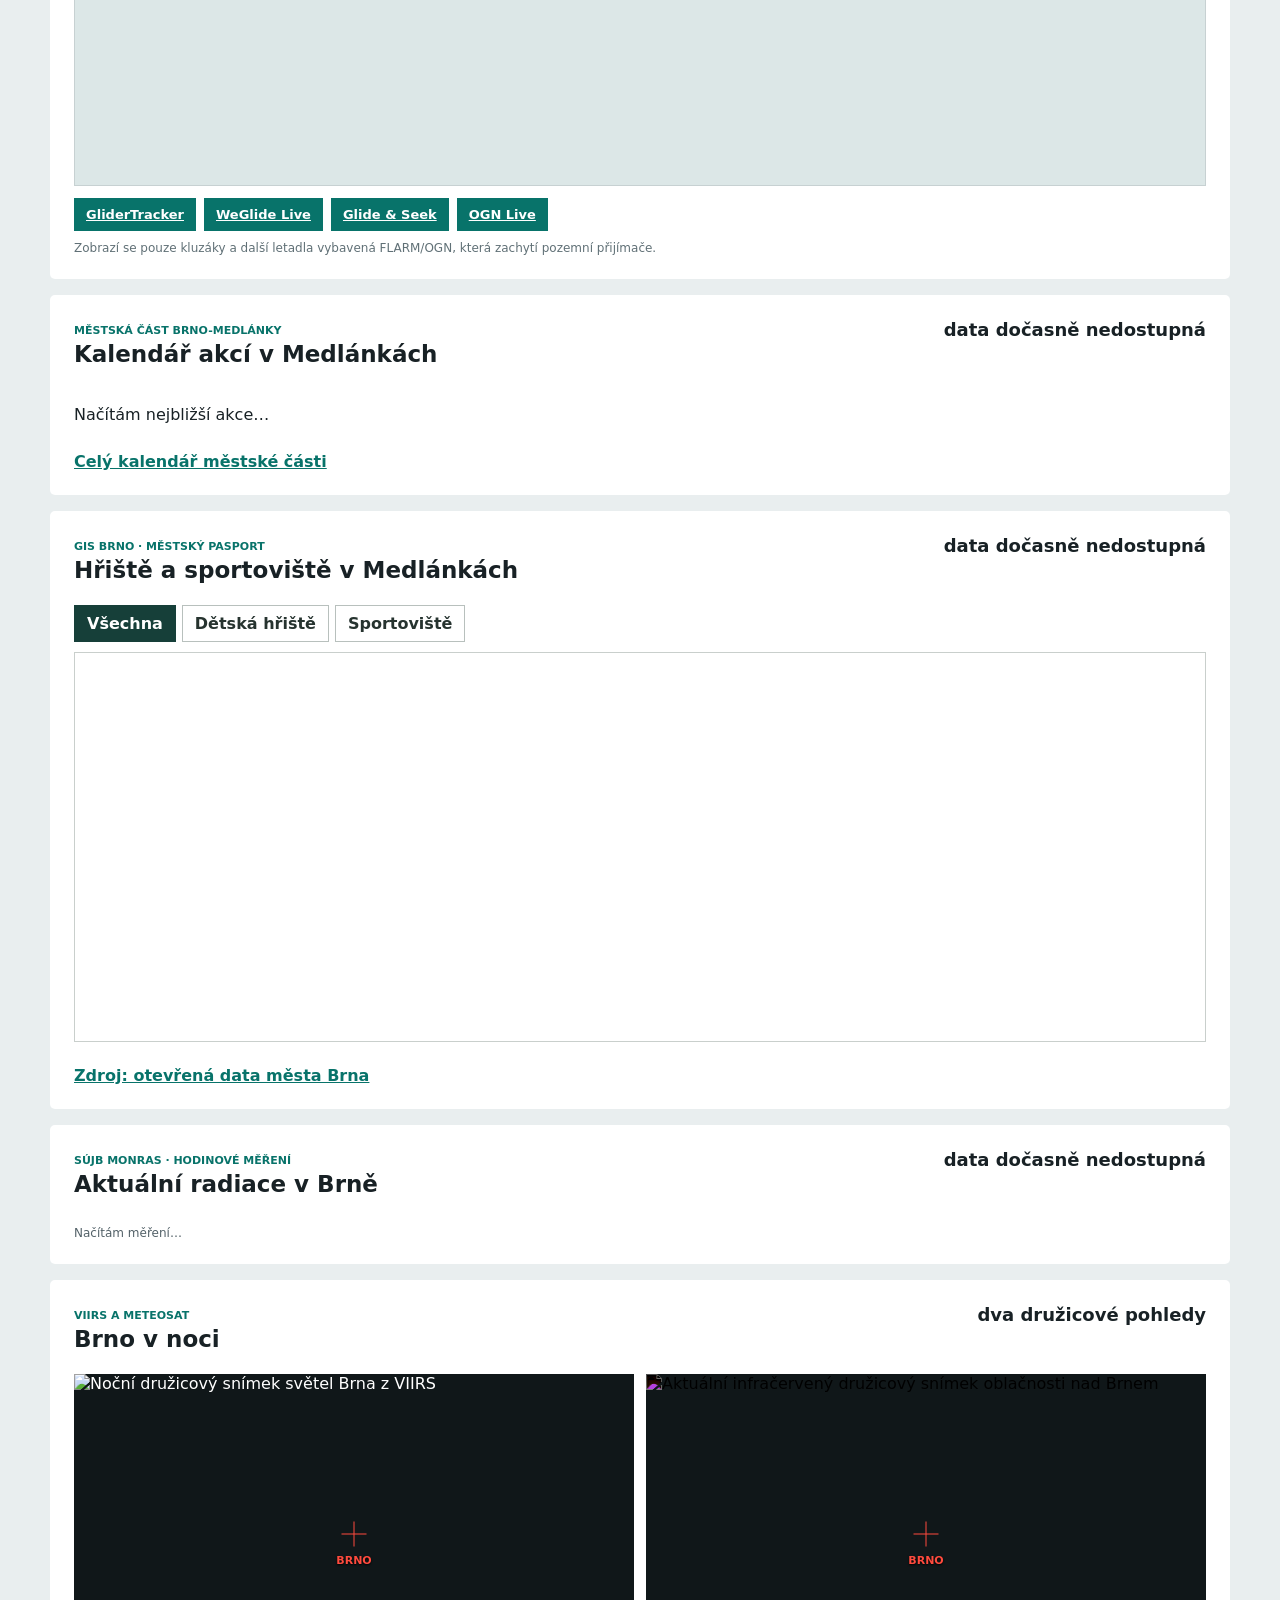
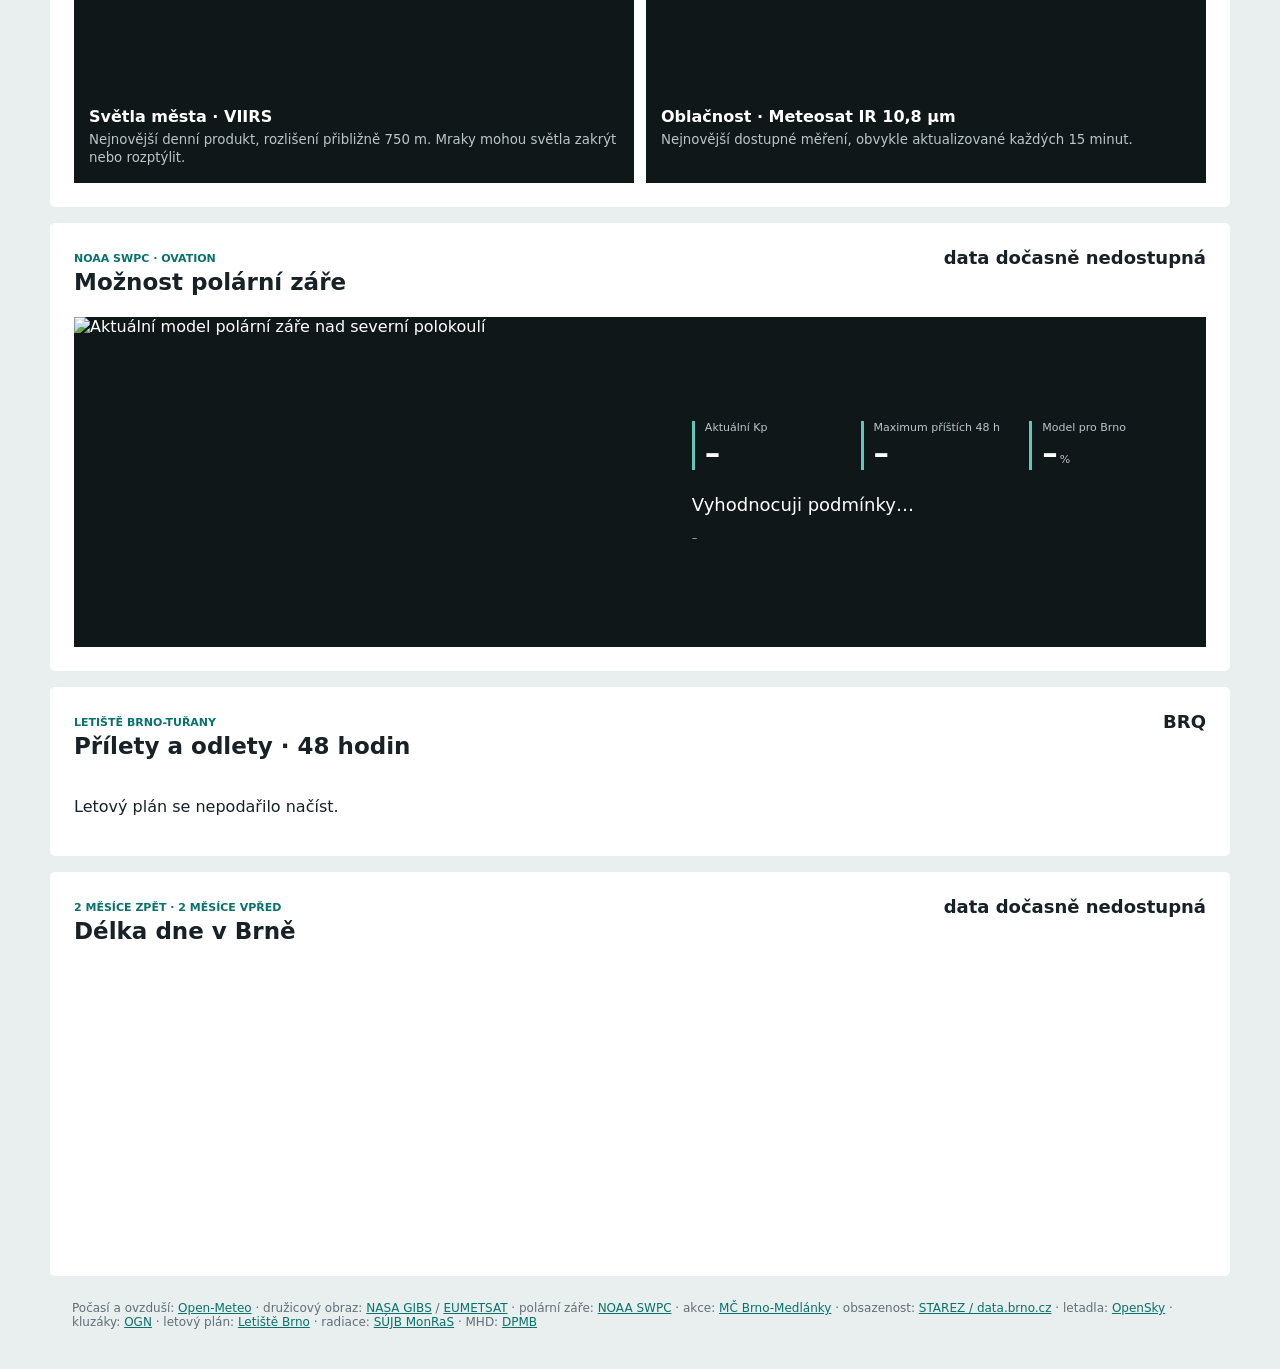
==== commit 9d043fba: "Reorder Brno dashboard and add Medlanky sports map" ====
--- a/brno-live/web/index.html
+++ b/brno-live/web/index.html
@@ -13,6 +13,7 @@
   <link rel="stylesheet" href="night-satellite.css">
   <link rel="stylesheet" href="aurora.css">
   <link rel="stylesheet" href="medlanky-events.css">
+  <link rel="stylesheet" href="medlanky-sports.css">
   <link rel="stylesheet" href="https://unpkg.com/leaflet@1.9.4/dist/leaflet.css">
 </head>
 <body>
@@ -22,20 +23,6 @@
       <img src="/api/satellite" alt="Nejnovější satelitní snímek Brna a okolí">
       <div class="satellite-title"><span>NASA MODIS · POSLEDNÍ DOKONČENÁ MOZAIKA</span><h2>Brno ze satelitu</h2><p>Brno je označeno křížem uprostřed snímku. Oblačnost je součástí skutečného družicového obrazu.</p></div>
       <div class="brno-marker" aria-label="Poloha Brna"><i></i><b>BRNO</b></div>
-    </section>
-    <section class="section night-satellite-section">
-      <div class="head"><div><span>VIIRS A METEOSAT</span><h2>Brno v noci</h2></div><strong>dva družicové pohledy</strong></div>
-      <div class="night-satellite-grid">
-        <figure><div class="night-image"><img src="/api/night-viirs" alt="Noční družicový snímek světel Brna z VIIRS"><span class="night-marker">BRNO</span></div><figcaption><b>Světla města · VIIRS</b><small>Nejnovější denní produkt, rozlišení přibližně 750 m. Mraky mohou světla zakrýt nebo rozptýlit.</small></figcaption></figure>
-        <figure><div class="night-image infrared"><img src="/api/night-infrared" alt="Aktuální infračervený družicový snímek oblačnosti nad Brnem"><span class="night-marker">BRNO</span></div><figcaption><b>Oblačnost · Meteosat IR 10,8 µm</b><small>Nejnovější dostupné měření, obvykle aktualizované každých 15 minut.</small></figcaption></figure>
-      </div>
-    </section>
-    <section class="section aurora-section">
-      <div class="head"><div><span>NOAA SWPC · OVATION</span><h2>Možnost polární záře</h2></div><strong id="aurora-status">načítám…</strong></div>
-      <div class="aurora-layout">
-        <img src="https://services.swpc.noaa.gov/images/aurora-forecast-northern-hemisphere.jpg" alt="Aktuální model polární záře nad severní polokoulí" loading="lazy">
-        <div class="aurora-data"><div><span>Aktuální Kp</span><b id="aurora-kp">–</b></div><div><span>Maximum příštích 48 h</span><b id="aurora-peak">–</b></div><div><span>Model pro Brno</span><b id="aurora-probability">–</b><small>%</small></div><p id="aurora-message">Vyhodnocuji podmínky…</p><small id="aurora-time">–</small></div>
-      </div>
     </section>
     <section class="current band">
       <div><span>Teplota</span><b id="temp">–</b><small>°C</small></div>
@@ -49,6 +36,10 @@
     <section class="section">
       <div class="head"><div><span>PODLE POCITOVÉ TEPLOTY, DEŠTĚ A VĚTRU</span><h2>Co si obléct</h2></div><strong id="advice-day">–</strong></div>
       <div class="weather-advice"><article><span id="morning-label">RÁNO · 7:30</span><b id="morning-weather">–</b><p id="morning-advice">Načítám doporučení…</p></article><article><span id="afternoon-label">ODPOLEDNE · 12:00–15:00</span><b id="afternoon-weather">–</b><p id="afternoon-advice">Načítám doporučení…</p></article></div>
+    </section>
+    <section class="section transit-section">
+      <div class="head"><div><span>DPMB · LINKY 1, 6, 25, 26 A 32</span><h2>Mimořádné události v MHD</h2></div><strong id="transit-status">kontroluji…</strong></div>
+      <div id="transit-incidents" class="transit-incidents"><p>Načítám aktuální provoz…</p></div>
     </section>
     <section class="split">
       <div class="section"><span>KVALITA OVZDUŠÍ</span><h2 id="aqi-title">Načítám…</h2><div class="air"><div><b id="aqi">–</b><small>evropský AQI</small></div><dl><dt>PM₂.₅</dt><dd id="pm25">–</dd><dt>PM₁₀</dt><dd id="pm10">–</dd><dt>NO₂</dt><dd id="no2">–</dd><dt>O₃</dt><dd id="o3">–</dd></dl></div></div>
@@ -79,13 +70,30 @@
       <div id="medlanky-events" class="medlanky-events"><p>Načítám nejbližší akce…</p></div>
       <a class="events-all" href="https://medlanky.brno.cz/kalendar-akci" target="_blank" rel="noopener">Celý kalendář městské části</a>
     </section>
+    <section class="section medlanky-sports-section">
+      <div class="head"><div><span>GIS BRNO · MĚSTSKÝ PASPORT</span><h2>Hřiště a sportoviště v Medlánkách</h2></div><strong id="medlanky-sports-status">načítám…</strong></div>
+      <div class="sports-filters" role="group" aria-label="Filtr míst"><button class="active" data-sports-filter="all">Všechna</button><button data-sports-filter="playground">Dětská hřiště</button><button data-sports-filter="sport">Sportoviště</button></div>
+      <div id="medlanky-sports-map" aria-label="Mapa hřišť a sportovišť v Medlánkách"></div>
+      <div id="medlanky-sports-list" class="medlanky-sports-list"></div>
+      <a class="events-all" href="https://gis.brno.cz/ost/edas/public/889fcc3c-6af1-4264-9dc3-480e65e0efa3" target="_blank" rel="noopener">Zdroj: otevřená data města Brna</a>
+    </section>
     <section class="section radiation-section">
       <div class="head"><div><span>SÚJB MONRAS · HODINOVÉ MĚŘENÍ</span><h2>Aktuální radiace v Brně</h2></div><strong id="radiation-status">načítám…</strong></div>
       <div id="radiation" class="radiation"><p>Načítám měření…</p></div>
     </section>
-    <section class="section transit-section">
-      <div class="head"><div><span>DPMB · LINKY 1, 6, 25, 26 A 32</span><h2>Mimořádné události v MHD</h2></div><strong id="transit-status">kontroluji…</strong></div>
-      <div id="transit-incidents" class="transit-incidents"><p>Načítám aktuální provoz…</p></div>
+    <section class="section night-satellite-section">
+      <div class="head"><div><span>VIIRS A METEOSAT</span><h2>Brno v noci</h2></div><strong>dva družicové pohledy</strong></div>
+      <div class="night-satellite-grid">
+        <figure><div class="night-image"><img src="/api/night-viirs" alt="Noční družicový snímek světel Brna z VIIRS"><span class="night-marker">BRNO</span></div><figcaption><b>Světla města · VIIRS</b><small>Nejnovější denní produkt, rozlišení přibližně 750 m. Mraky mohou světla zakrýt nebo rozptýlit.</small></figcaption></figure>
+        <figure><div class="night-image infrared"><img src="/api/night-infrared" alt="Aktuální infračervený družicový snímek oblačnosti nad Brnem"><span class="night-marker">BRNO</span></div><figcaption><b>Oblačnost · Meteosat IR 10,8 µm</b><small>Nejnovější dostupné měření, obvykle aktualizované každých 15 minut.</small></figcaption></figure>
+      </div>
+    </section>
+    <section class="section aurora-section">
+      <div class="head"><div><span>NOAA SWPC · OVATION</span><h2>Možnost polární záře</h2></div><strong id="aurora-status">načítám…</strong></div>
+      <div class="aurora-layout">
+        <img src="https://services.swpc.noaa.gov/images/aurora-forecast-northern-hemisphere.jpg" alt="Aktuální model polární záře nad severní polokoulí" loading="lazy">
+        <div class="aurora-data"><div><span>Aktuální Kp</span><b id="aurora-kp">–</b></div><div><span>Maximum příštích 48 h</span><b id="aurora-peak">–</b></div><div><span>Model pro Brno</span><b id="aurora-probability">–</b><small>%</small></div><p id="aurora-message">Vyhodnocuji podmínky…</p><small id="aurora-time">–</small></div>
+      </div>
     </section>
     <section class="section">
       <div class="head"><div><span>LETIŠTĚ BRNO-TUŘANY</span><h2>Přílety a odlety · 48 hodin</h2></div><strong>BRQ</strong></div>
--- a/brno-live/web/medlanky-sports.css
+++ b/brno-live/web/medlanky-sports.css
@@ -0,0 +1,10 @@
+.sports-filters { display: flex; flex-wrap: wrap; gap: 6px; margin: 14px 0 10px; }
+.sports-filters button { border: 1px solid #b8c0bd; background: #fff; color: #26332f; padding: 8px 12px; font: inherit; font-weight: 700; cursor: pointer; }
+.sports-filters button.active { background: #163f39; border-color: #163f39; color: #fff; }
+#medlanky-sports-map { height: 390px; border: 1px solid #c9cfcc; }
+.medlanky-sports-list { display: grid; grid-template-columns: repeat(3, 1fr); gap: 10px; margin-top: 12px; }
+.medlanky-sports-list article { border-top: 3px solid #18756b; padding: 11px 4px 8px; }
+.medlanky-sports-list article span { color: #69736f; font-size: 11px; font-weight: 800; }
+.medlanky-sports-list h3 { font-size: 17px; margin: 4px 0 8px; }
+.medlanky-sports-list p { font-size: 13px; line-height: 1.45; margin: 4px 0; }
+@media (max-width: 760px) { #medlanky-sports-map { height: 330px; } .medlanky-sports-list { grid-template-columns: 1fr; } }
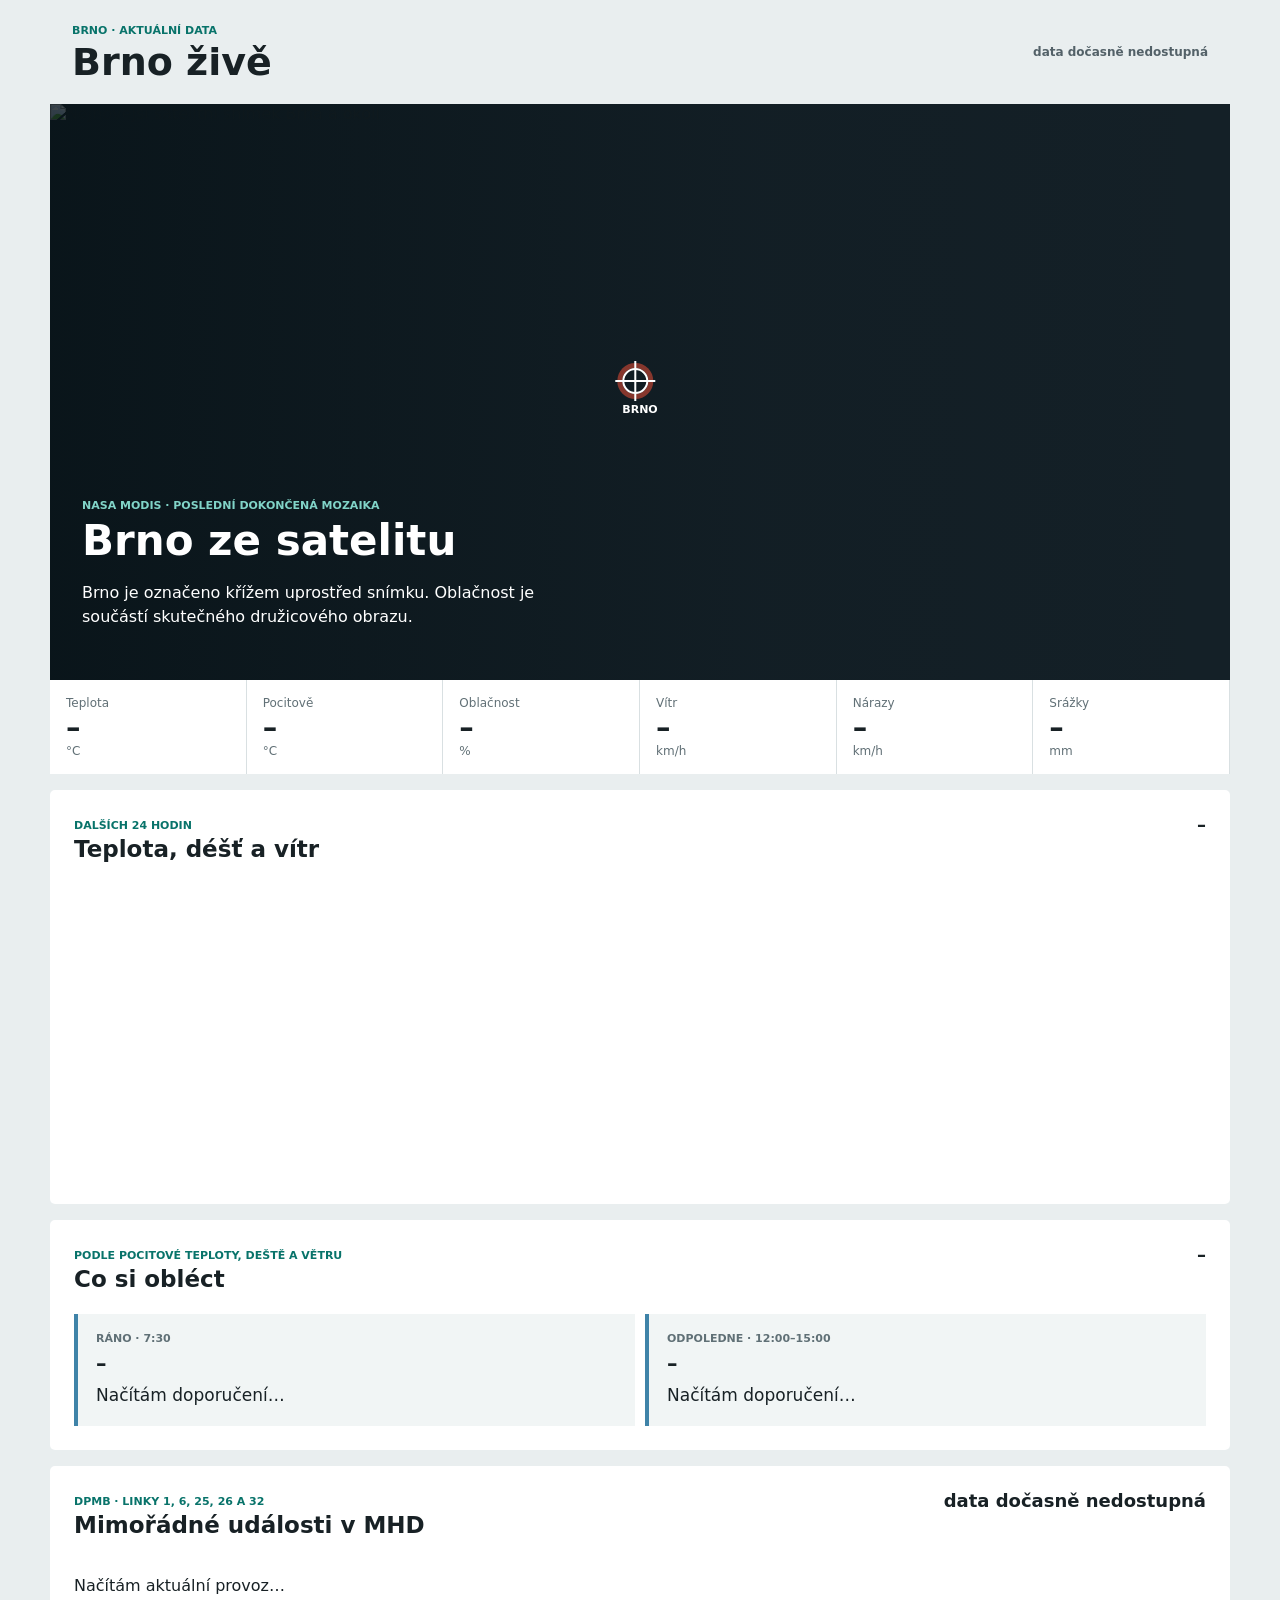
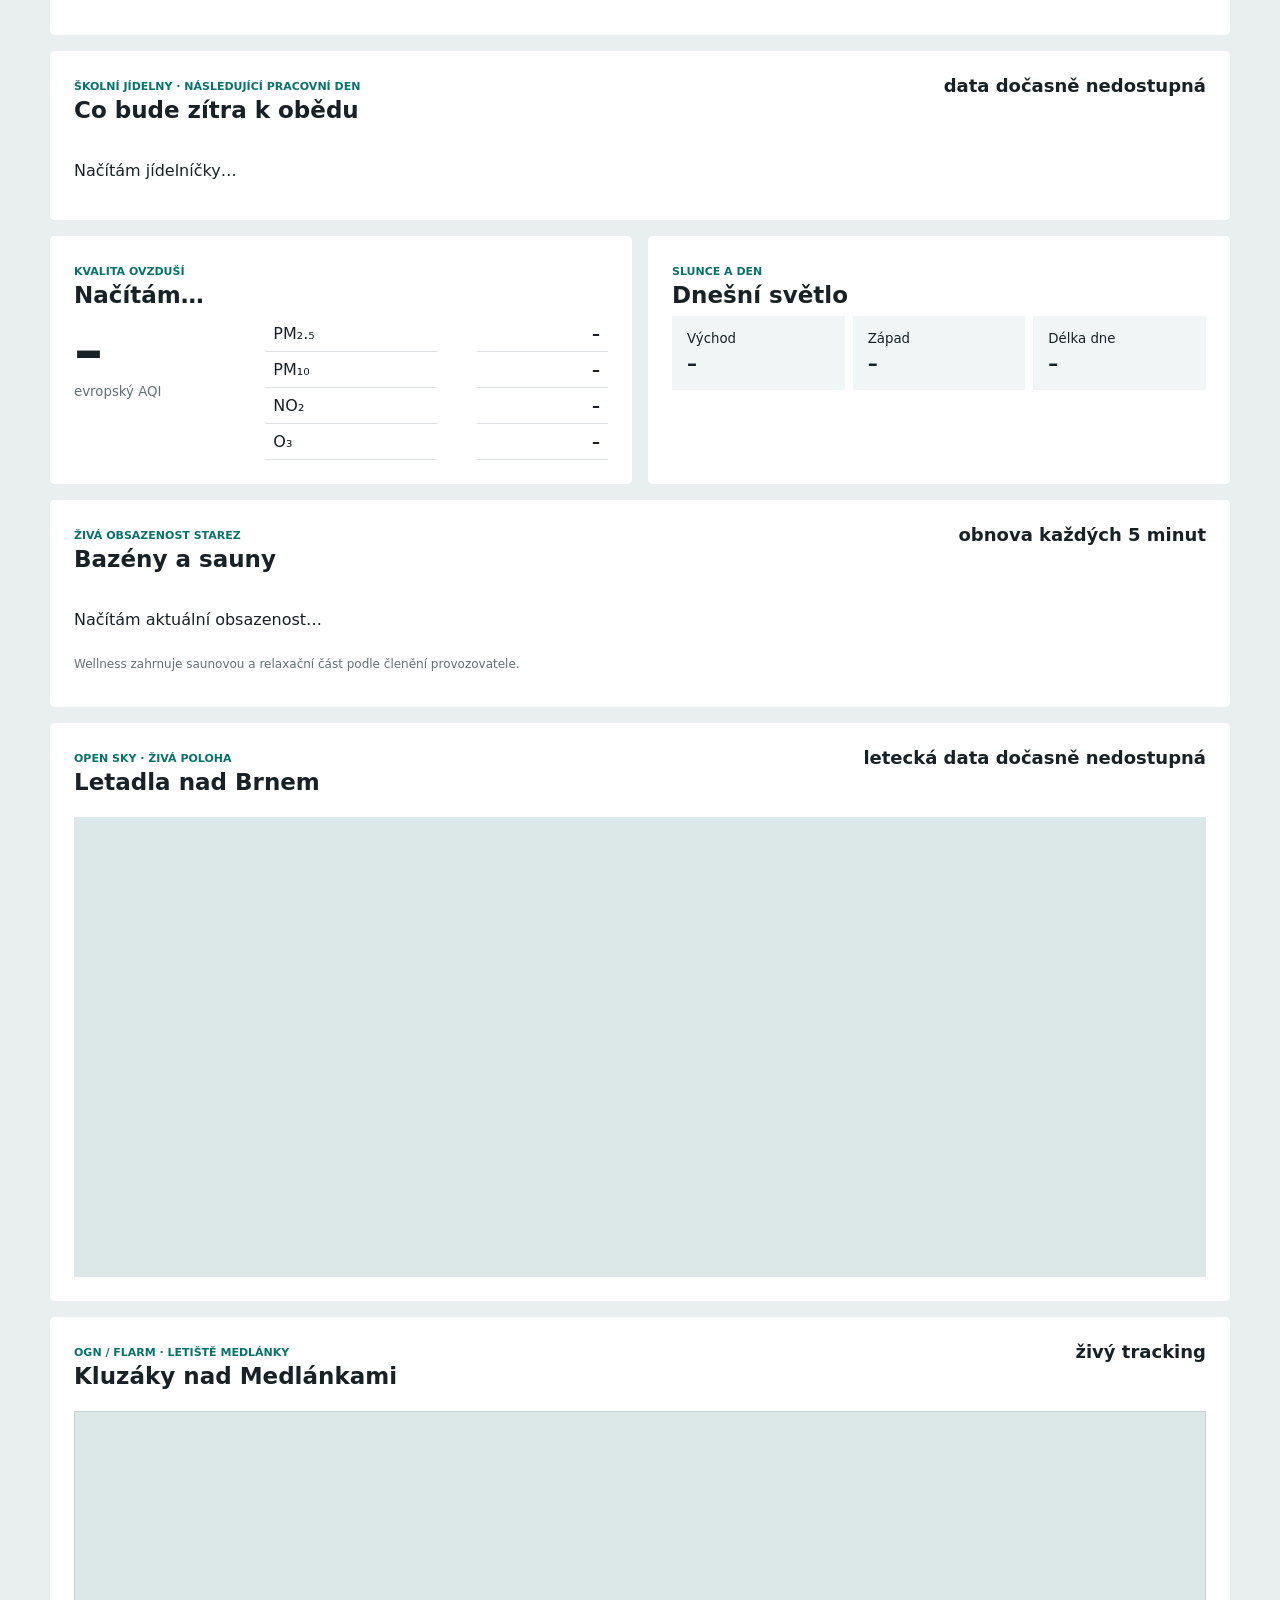
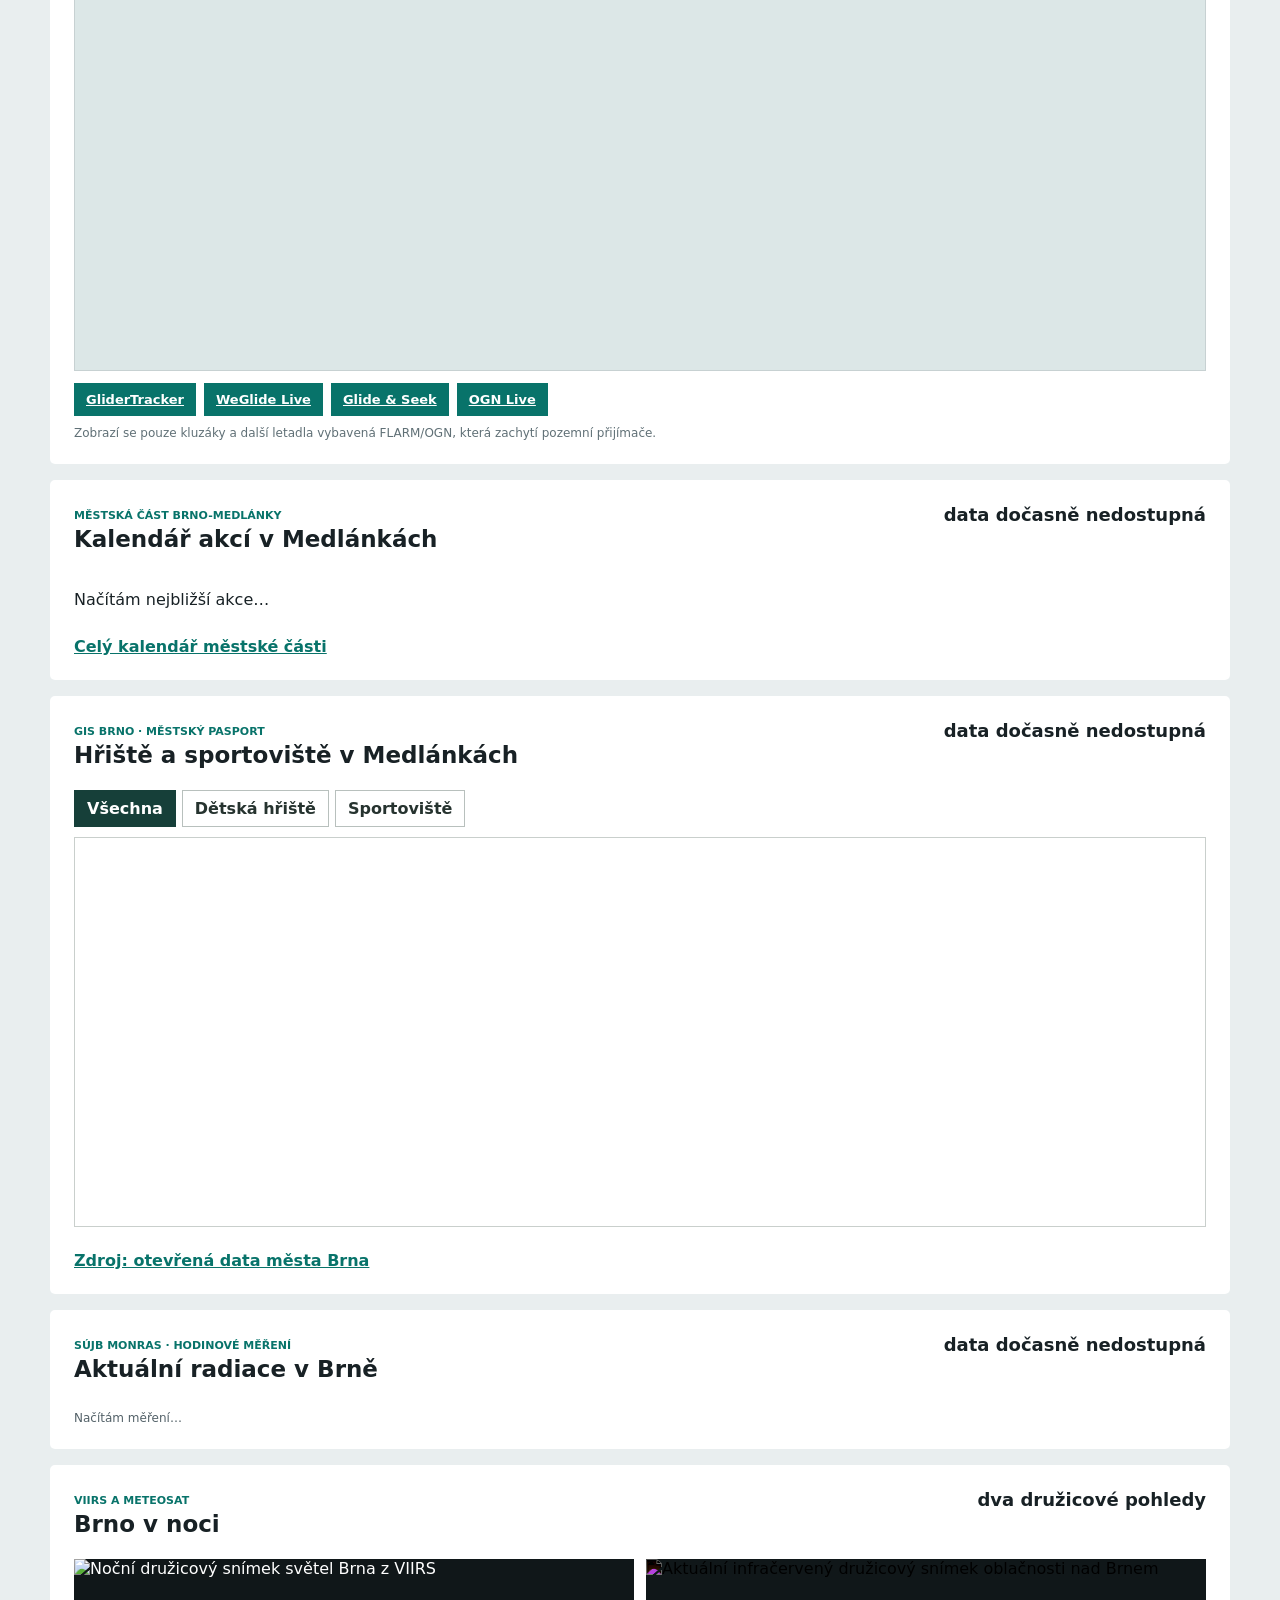
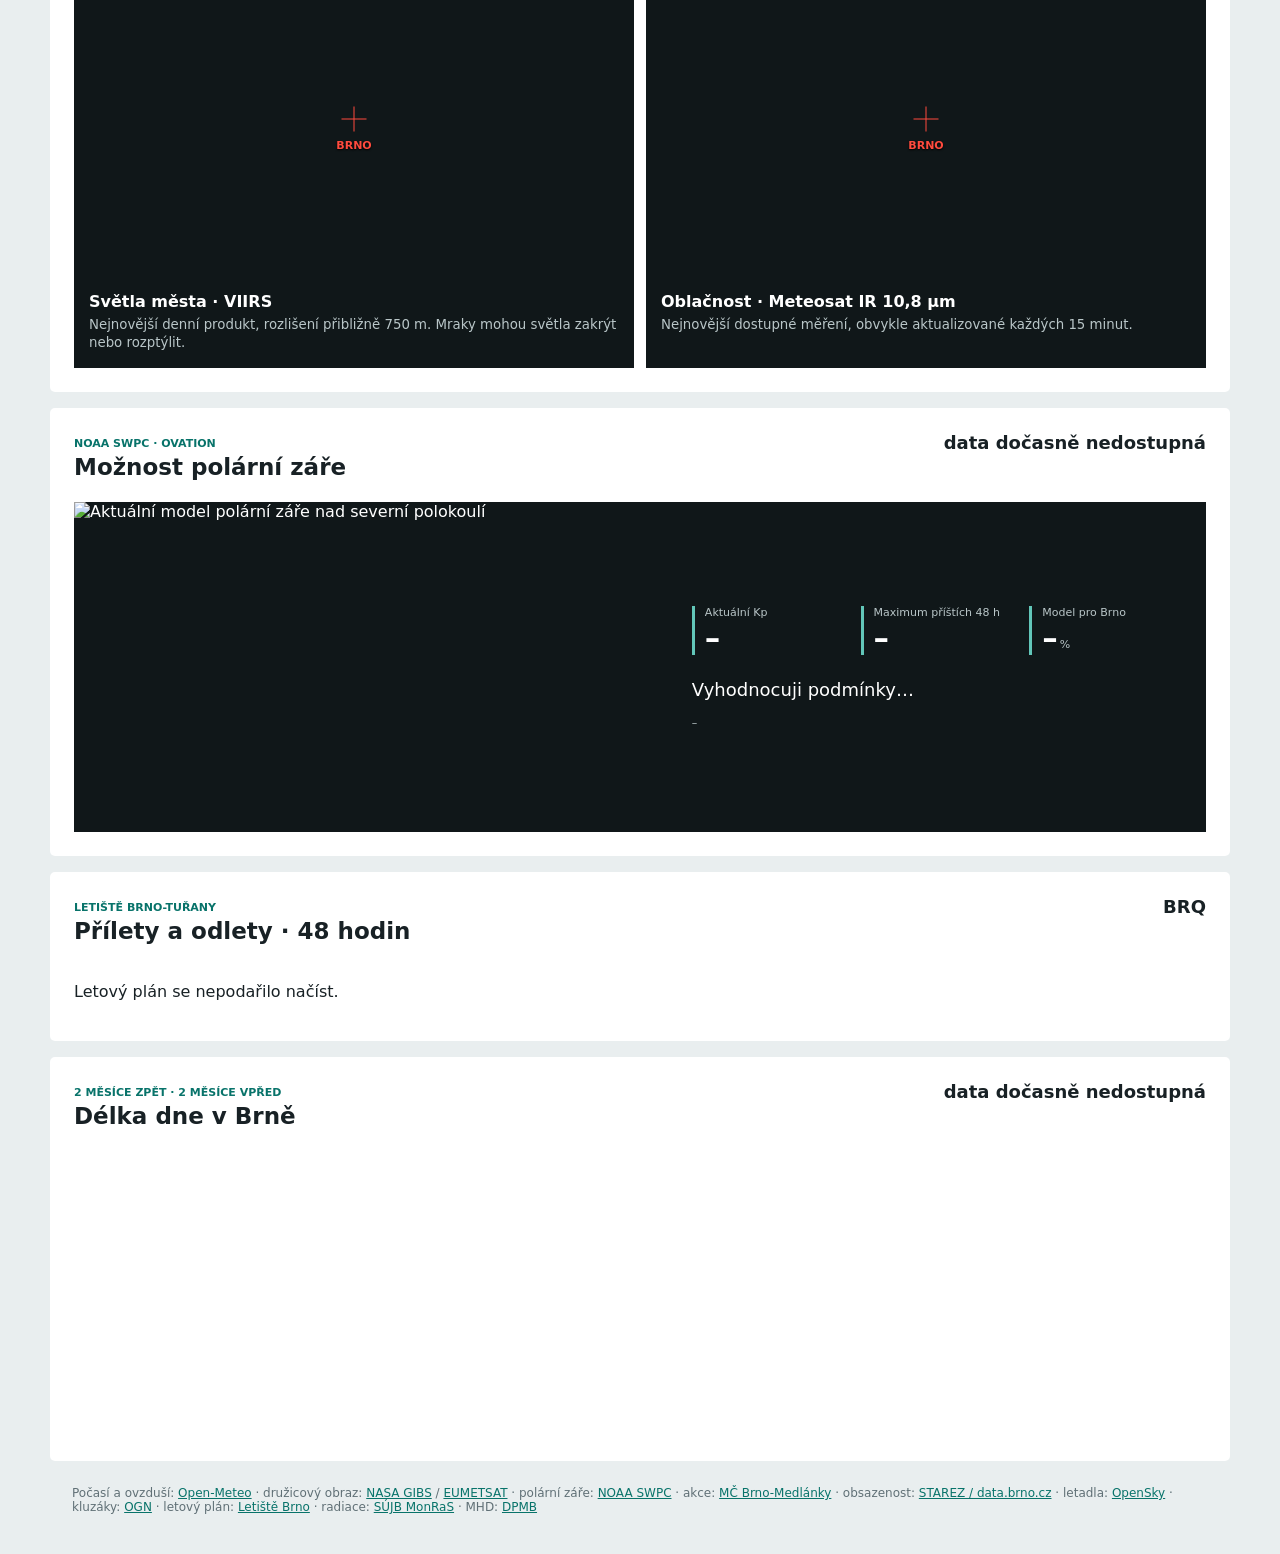
==== commit bca300b3: "Add school menus and complete Medlanky sports map" ====
--- a/brno-live/web/index.html
+++ b/brno-live/web/index.html
@@ -14,6 +14,7 @@
   <link rel="stylesheet" href="aurora.css">
   <link rel="stylesheet" href="medlanky-events.css">
   <link rel="stylesheet" href="medlanky-sports.css">
+  <link rel="stylesheet" href="school-menus.css">
   <link rel="stylesheet" href="https://unpkg.com/leaflet@1.9.4/dist/leaflet.css">
 </head>
 <body>
@@ -40,6 +41,10 @@
     <section class="section transit-section">
       <div class="head"><div><span>DPMB · LINKY 1, 6, 25, 26 A 32</span><h2>Mimořádné události v MHD</h2></div><strong id="transit-status">kontroluji…</strong></div>
       <div id="transit-incidents" class="transit-incidents"><p>Načítám aktuální provoz…</p></div>
+    </section>
+    <section class="section school-menus-section">
+      <div class="head"><div><span>ŠKOLNÍ JÍDELNY · NÁSLEDUJÍCÍ PRACOVNÍ DEN</span><h2>Co bude zítra k obědu</h2></div><strong id="school-menus-date">načítám…</strong></div>
+      <div id="school-menus" class="school-menus"><p>Načítám jídelníčky…</p></div>
     </section>
     <section class="split">
       <div class="section"><span>KVALITA OVZDUŠÍ</span><h2 id="aqi-title">Načítám…</h2><div class="air"><div><b id="aqi">–</b><small>evropský AQI</small></div><dl><dt>PM₂.₅</dt><dd id="pm25">–</dd><dt>PM₁₀</dt><dd id="pm10">–</dd><dt>NO₂</dt><dd id="no2">–</dd><dt>O₃</dt><dd id="o3">–</dd></dl></div></div>
--- a/brno-live/web/medlanky-sports.css
+++ b/brno-live/web/medlanky-sports.css
@@ -3,7 +3,7 @@
 .sports-filters button.active { background: #163f39; border-color: #163f39; color: #fff; }
 #medlanky-sports-map { height: 390px; border: 1px solid #c9cfcc; }
 .medlanky-sports-list { display: grid; grid-template-columns: repeat(3, 1fr); gap: 10px; margin-top: 12px; }
-.medlanky-sports-list article { border-top: 3px solid #18756b; padding: 11px 4px 8px; }
+.medlanky-sports-list article { border-top: 3px solid #2166b1; padding: 11px 4px 8px; }
 .medlanky-sports-list article span { color: #69736f; font-size: 11px; font-weight: 800; }
 .medlanky-sports-list h3 { font-size: 17px; margin: 4px 0 8px; }
 .medlanky-sports-list p { font-size: 13px; line-height: 1.45; margin: 4px 0; }
--- a/brno-live/web/school-menus.css
+++ b/brno-live/web/school-menus.css
@@ -0,0 +1,8 @@
+.school-menus { display: grid; grid-template-columns: repeat(3, 1fr); gap: 12px; margin-top: 14px; }
+.school-menus article { border-top: 3px solid #d49b24; padding: 12px 4px; }
+.school-menus h3 { font-size: 18px; margin: 0 0 10px; }
+.school-menus dl { margin: 0; }
+.school-menus dt { color: #69736f; font-size: 11px; font-weight: 800; text-transform: uppercase; }
+.school-menus dd { line-height: 1.4; margin: 2px 0 9px; }
+.school-menus a { color: #185a80; font-size: 13px; font-weight: 700; }
+@media (max-width: 760px) { .school-menus { grid-template-columns: 1fr; } }
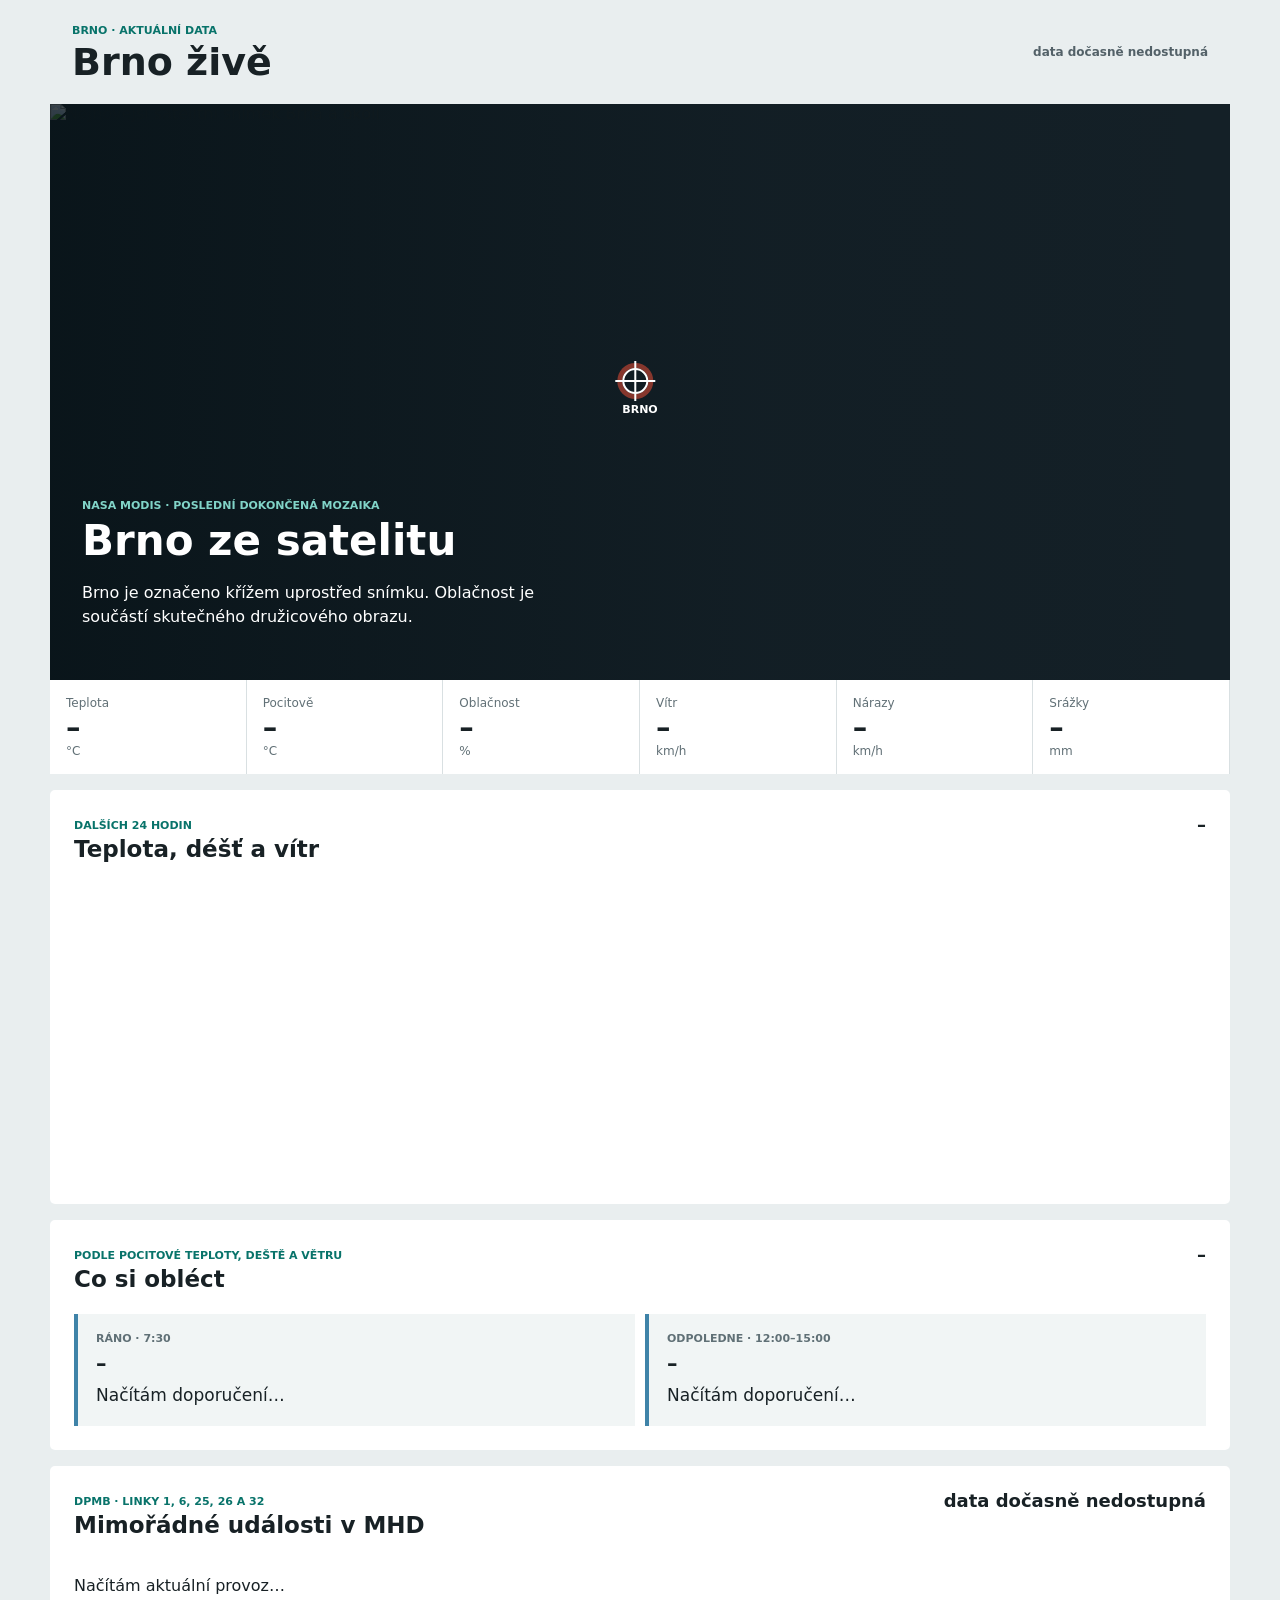
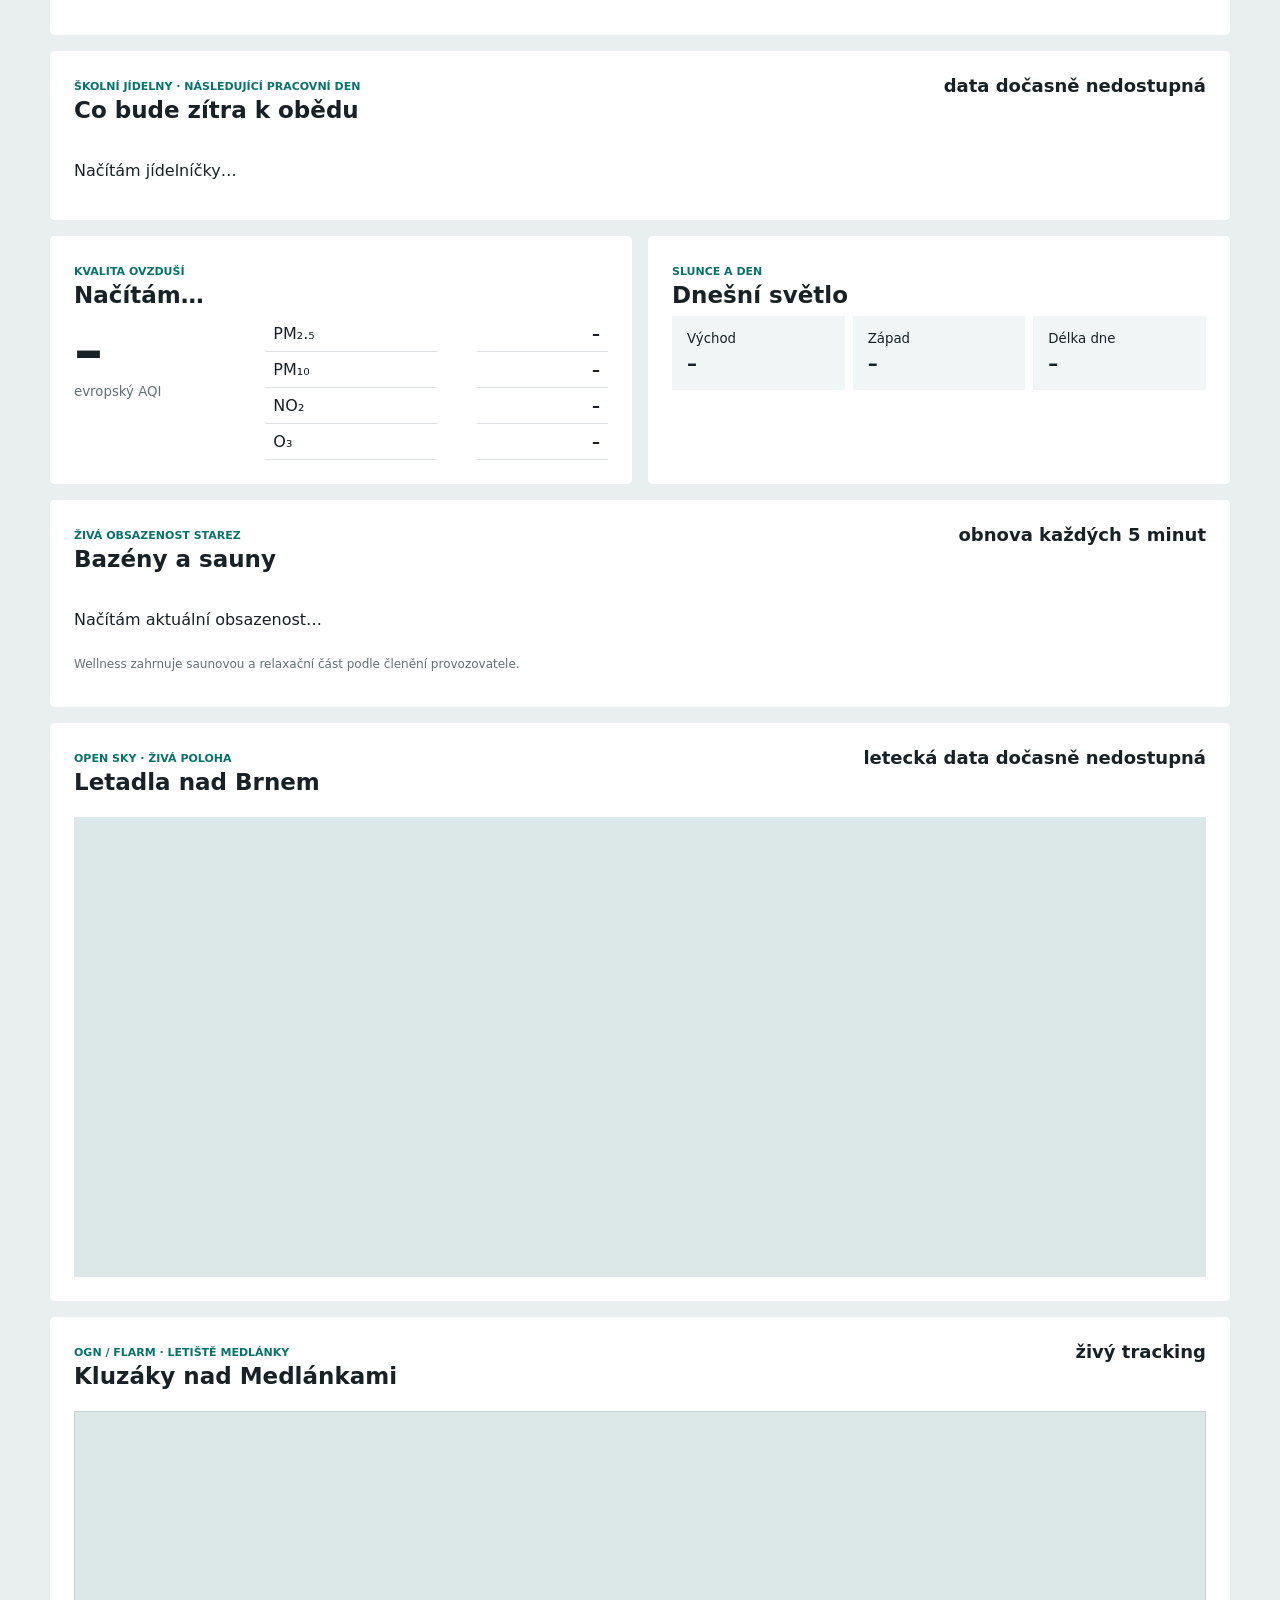
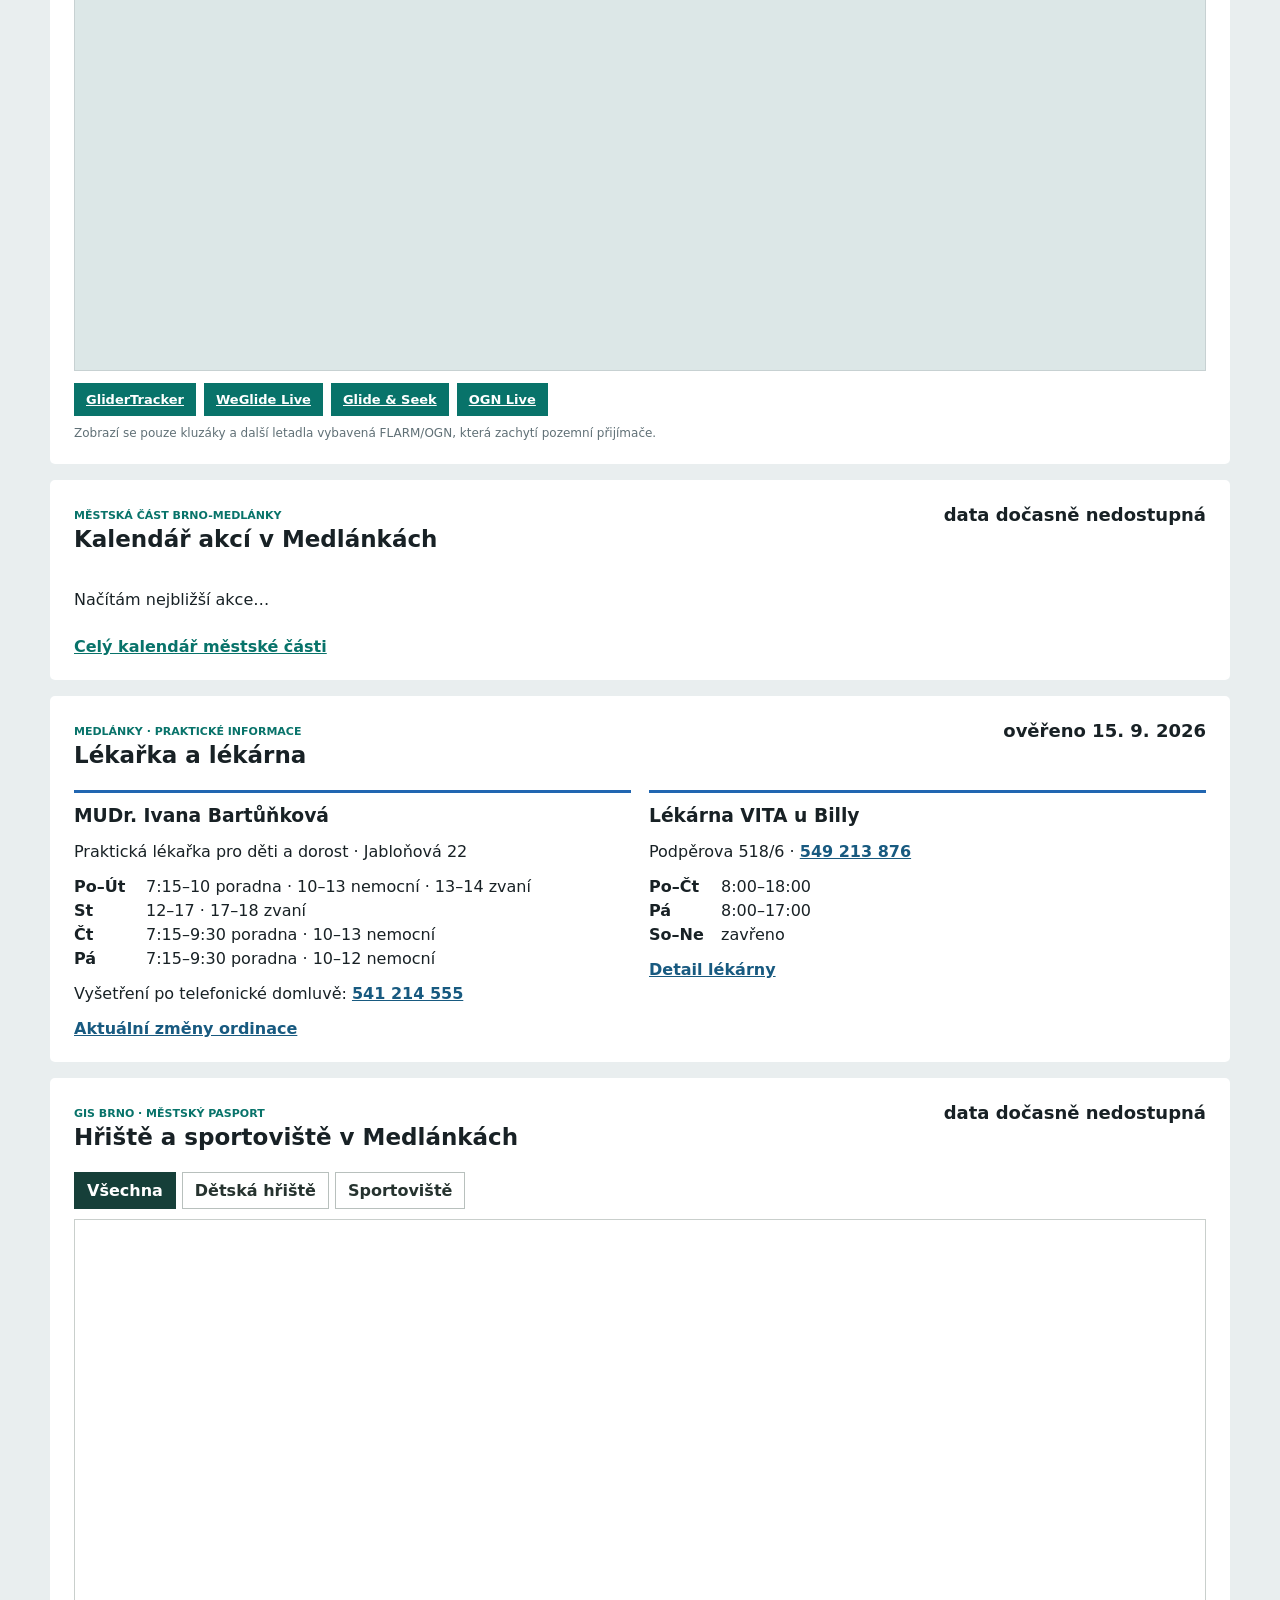
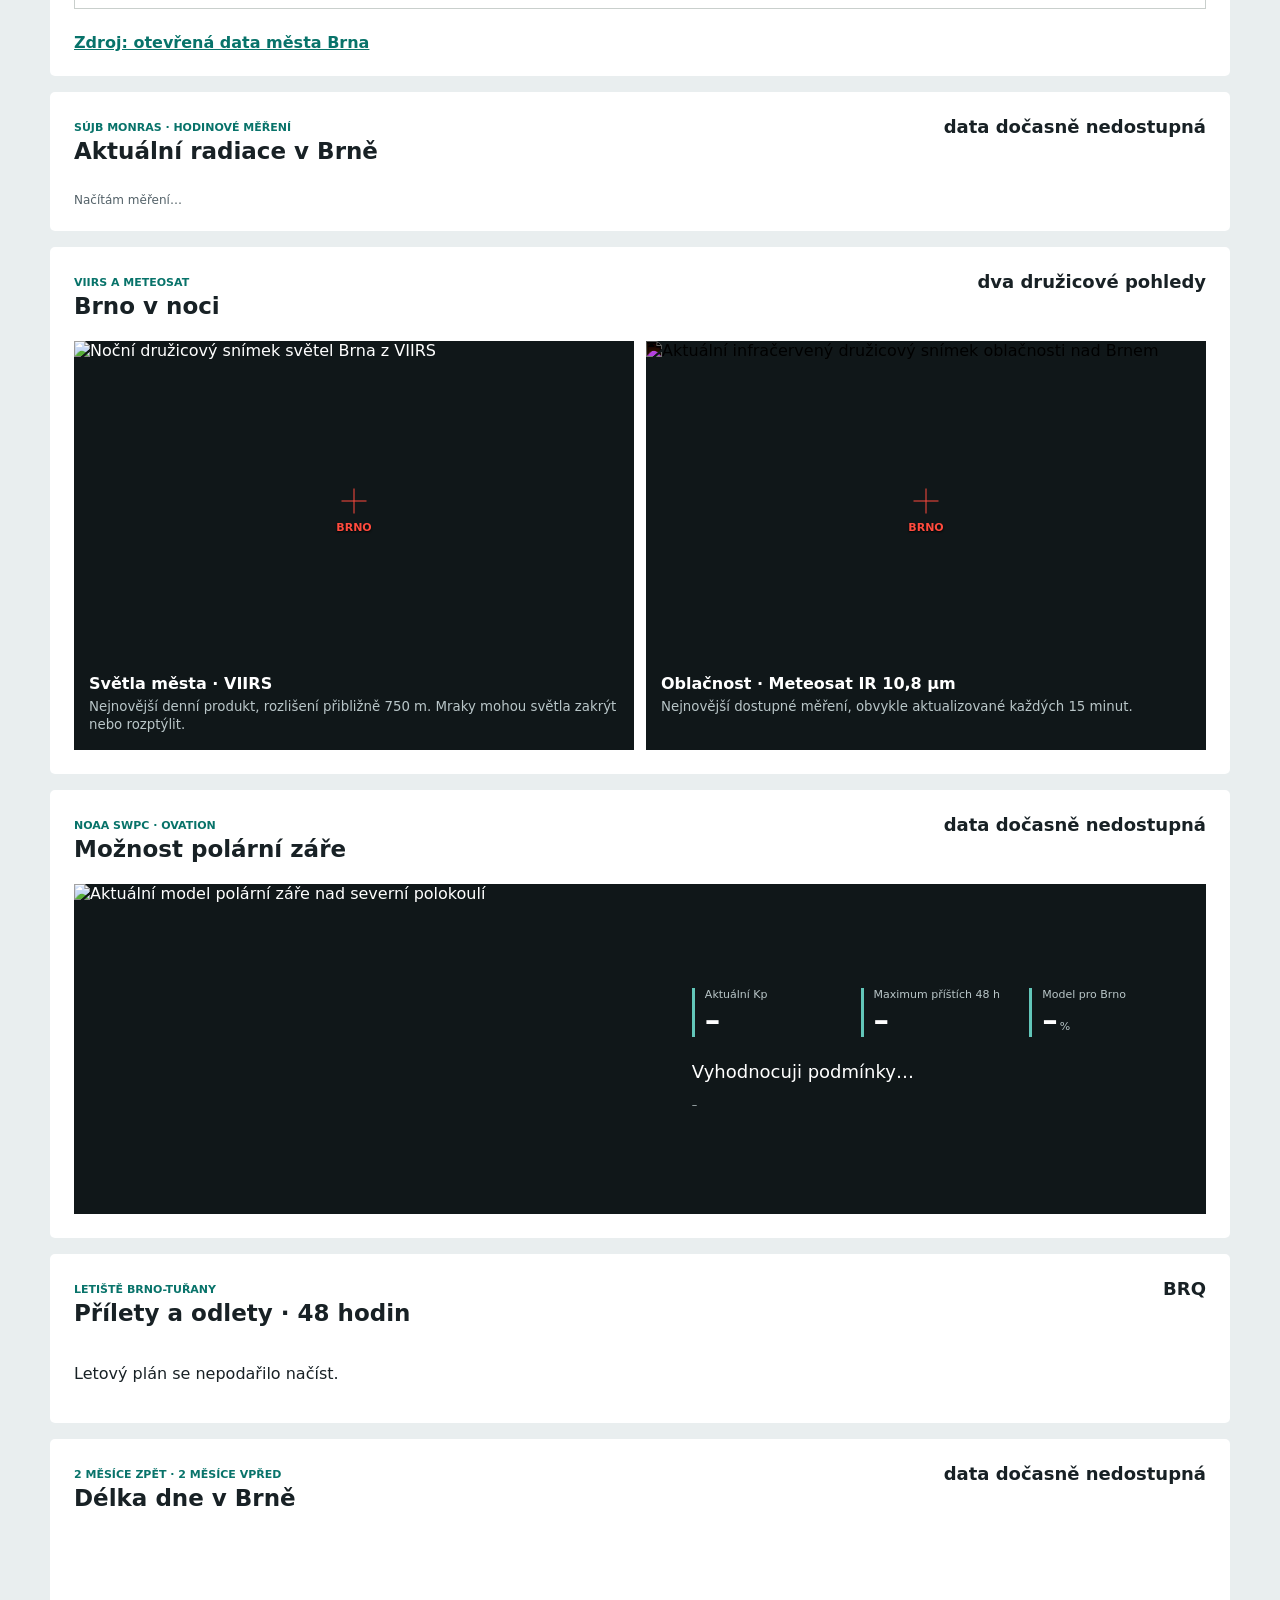
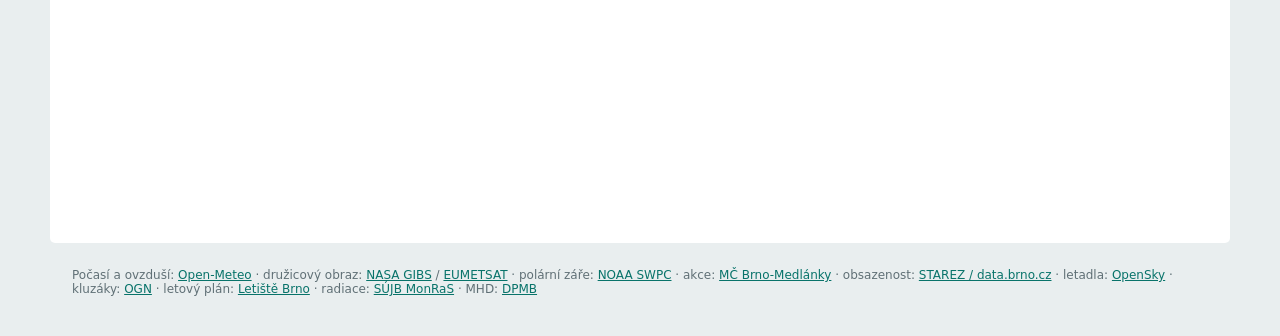
==== commit 7aeb5b14: "Verify Medlanky services and fix future menus" ====
--- a/brno-live/web/index.html
+++ b/brno-live/web/index.html
@@ -75,6 +75,13 @@
       <div id="medlanky-events" class="medlanky-events"><p>Načítám nejbližší akce…</p></div>
       <a class="events-all" href="https://medlanky.brno.cz/kalendar-akci" target="_blank" rel="noopener">Celý kalendář městské části</a>
     </section>
+    <section class="section local-services-section">
+      <div class="head"><div><span>MEDLÁNKY · PRAKTICKÉ INFORMACE</span><h2>Lékařka a lékárna</h2></div><strong>ověřeno 15. 9. 2026</strong></div>
+      <div class="local-services">
+        <article><h3>MUDr. Ivana Bartůňková</h3><p>Praktická lékařka pro děti a dorost · Jabloňová 22</p><dl><dt>Po–Út</dt><dd>7:15–10 poradna · 10–13 nemocní · 13–14 zvaní</dd><dt>St</dt><dd>12–17 · 17–18 zvaní</dd><dt>Čt</dt><dd>7:15–9:30 poradna · 10–13 nemocní</dd><dt>Pá</dt><dd>7:15–9:30 poradna · 10–12 nemocní</dd></dl><p>Vyšetření po telefonické domluvě: <a href="tel:+420541214555">541 214 555</a></p><a href="https://mudrbartunkova.webnode.cz/" target="_blank" rel="noopener">Aktuální změny ordinace</a></article>
+        <article><h3>Lékárna VITA u Billy</h3><p>Podpěrova 518/6 · <a href="tel:+420549213876">549 213 876</a></p><dl><dt>Po–Čt</dt><dd>8:00–18:00</dd><dt>Pá</dt><dd>8:00–17:00</dd><dt>So–Ne</dt><dd>zavřeno</dd></dl><a href="https://lekarnici.cz/lekarna/vita-podperova-518-6-brno-3/" target="_blank" rel="noopener">Detail lékárny</a></article>
+      </div>
+    </section>
     <section class="section medlanky-sports-section">
       <div class="head"><div><span>GIS BRNO · MĚSTSKÝ PASPORT</span><h2>Hřiště a sportoviště v Medlánkách</h2></div><strong id="medlanky-sports-status">načítám…</strong></div>
       <div class="sports-filters" role="group" aria-label="Filtr míst"><button class="active" data-sports-filter="all">Všechna</button><button data-sports-filter="playground">Dětská hřiště</button><button data-sports-filter="sport">Sportoviště</button></div>
--- a/brno-live/web/medlanky-sports.css
+++ b/brno-live/web/medlanky-sports.css
@@ -7,4 +7,12 @@
 .medlanky-sports-list article span { color: #69736f; font-size: 11px; font-weight: 800; }
 .medlanky-sports-list h3 { font-size: 17px; margin: 4px 0 8px; }
 .medlanky-sports-list p { font-size: 13px; line-height: 1.45; margin: 4px 0; }
+.medlanky-sports-list a { color: #185a80; font-size: 12px; font-weight: 700; }
+.local-services { display: grid; grid-template-columns: repeat(2, 1fr); gap: 18px; margin-top: 14px; }
+.local-services article { border-top: 3px solid #2166b1; padding-top: 12px; }
+.local-services h3 { margin: 0 0 6px; }
+.local-services dl { display: grid; grid-template-columns: 62px 1fr; gap: 5px 10px; }
+.local-services dt { font-weight: 800; }.local-services dd { margin: 0; }
+.local-services a { color: #185a80; font-weight: 700; }
 @media (max-width: 760px) { #medlanky-sports-map { height: 330px; } .medlanky-sports-list { grid-template-columns: 1fr; } }
+@media (max-width: 760px) { .local-services { grid-template-columns: 1fr; } }
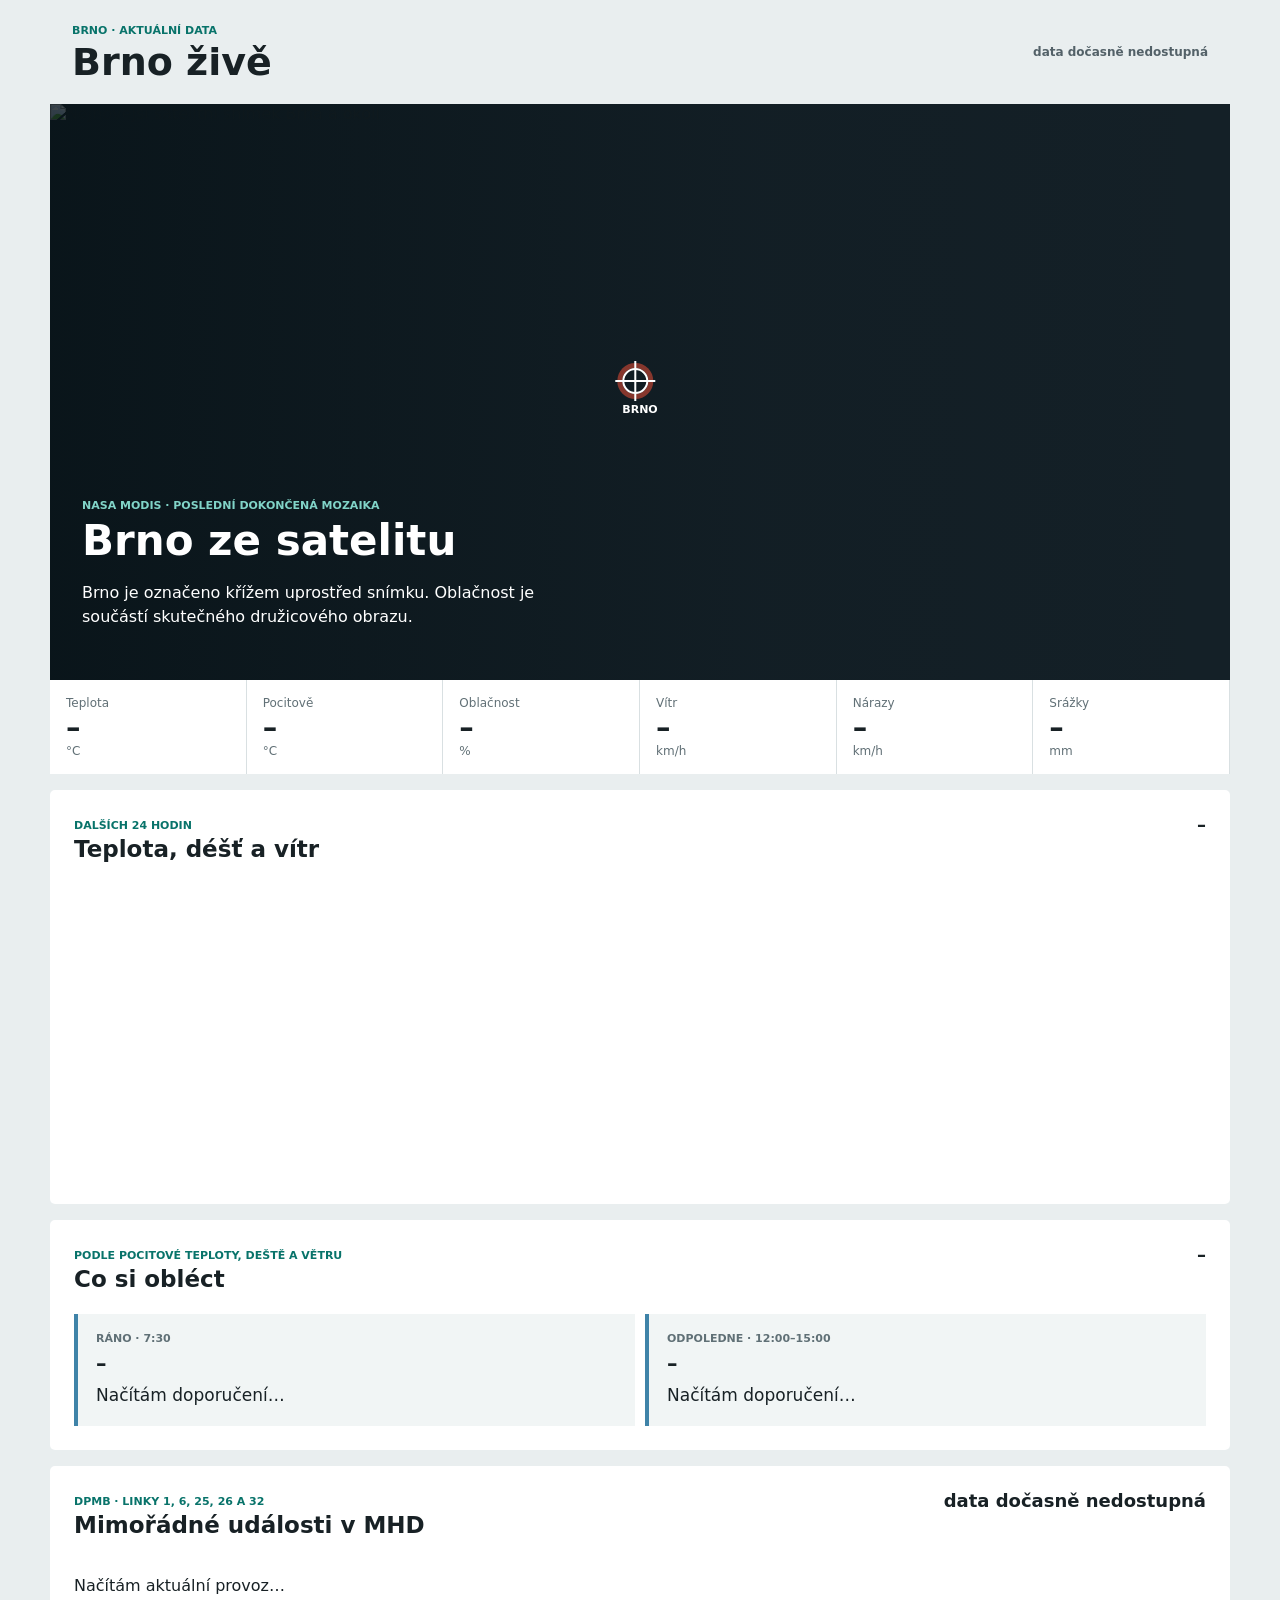
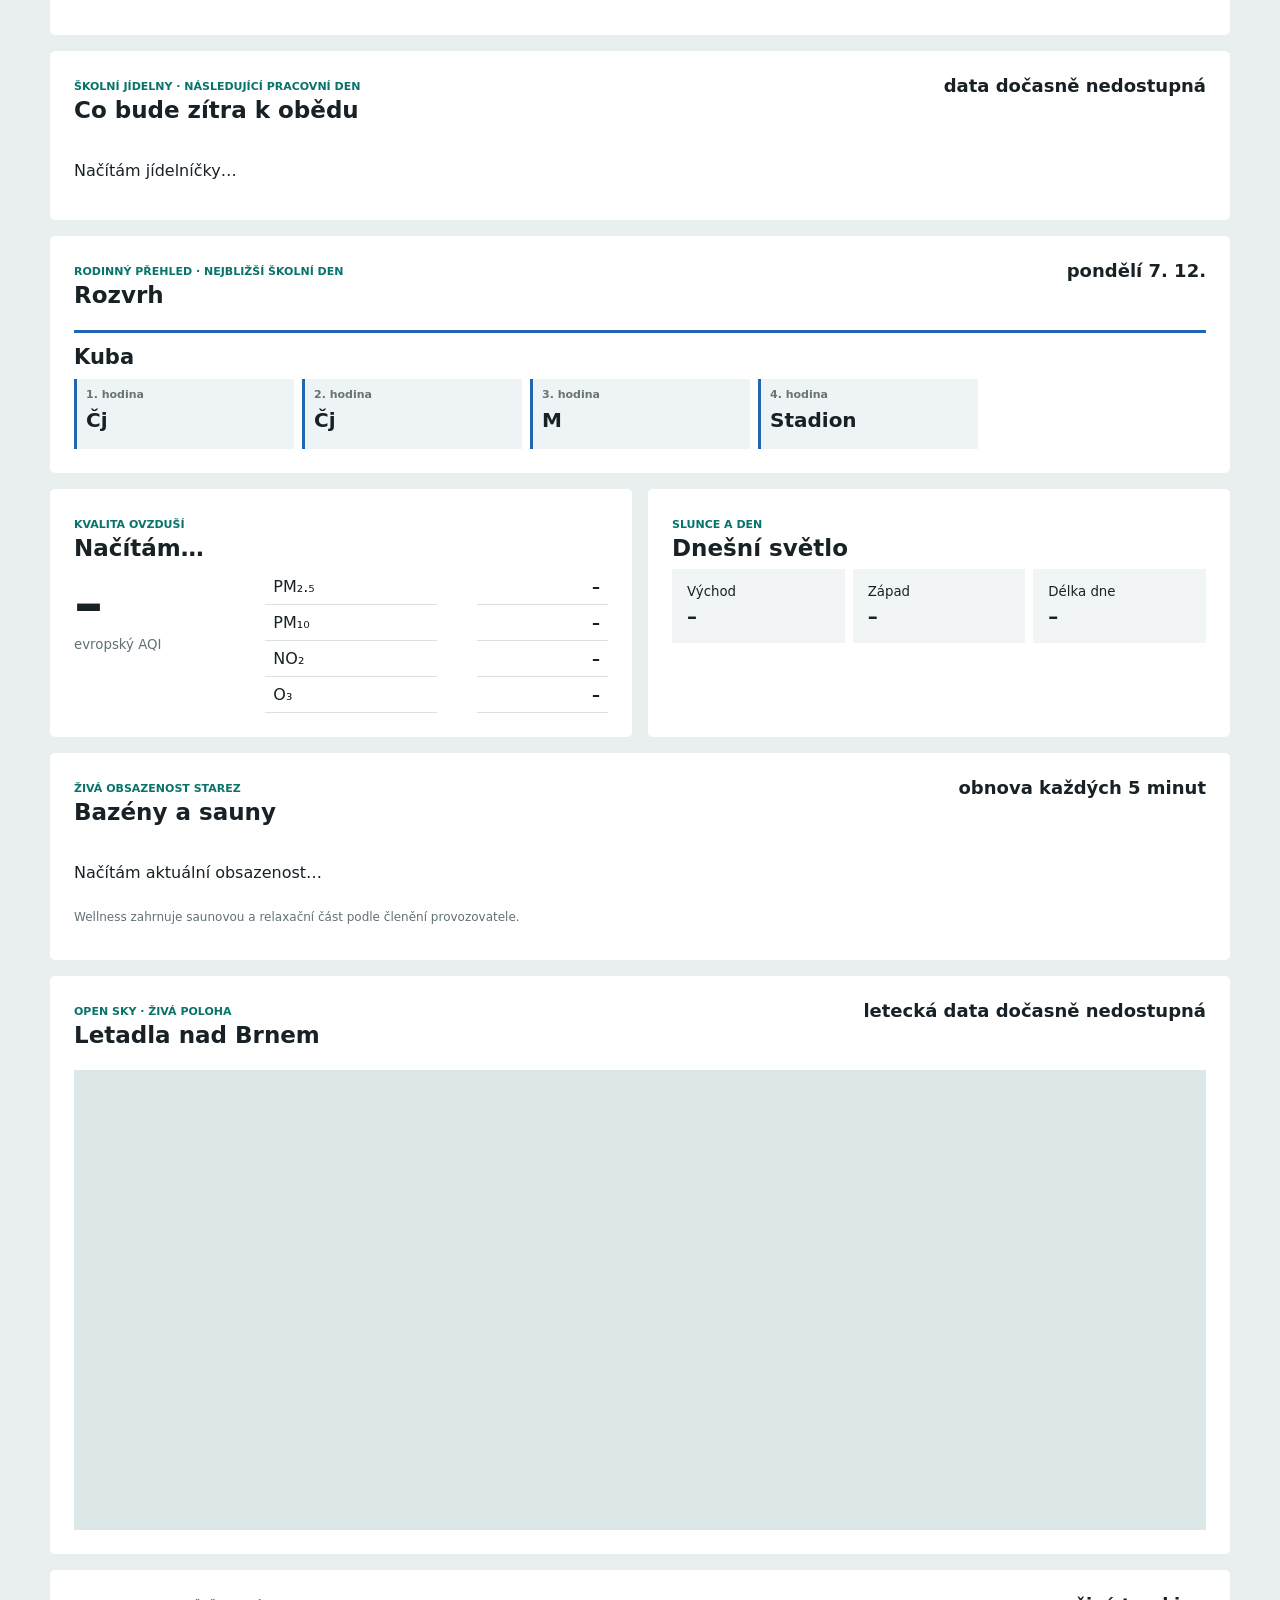
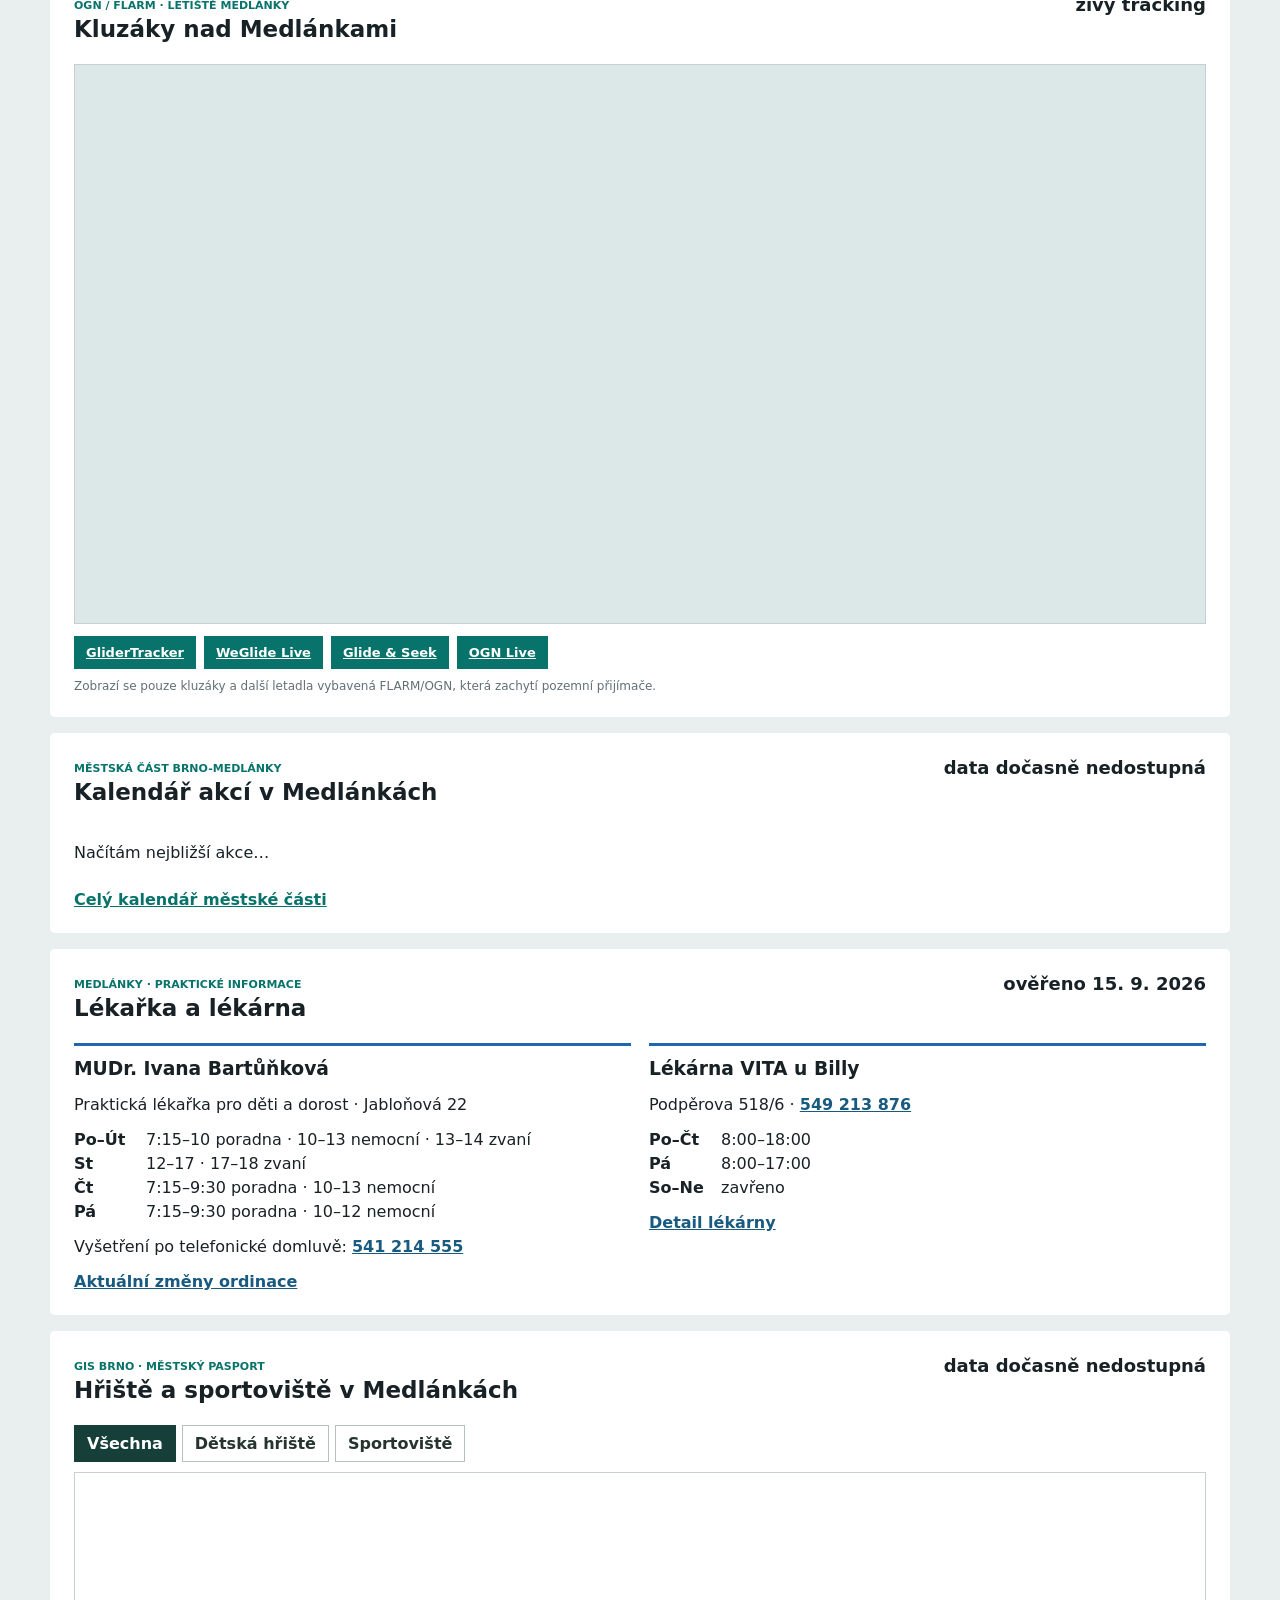
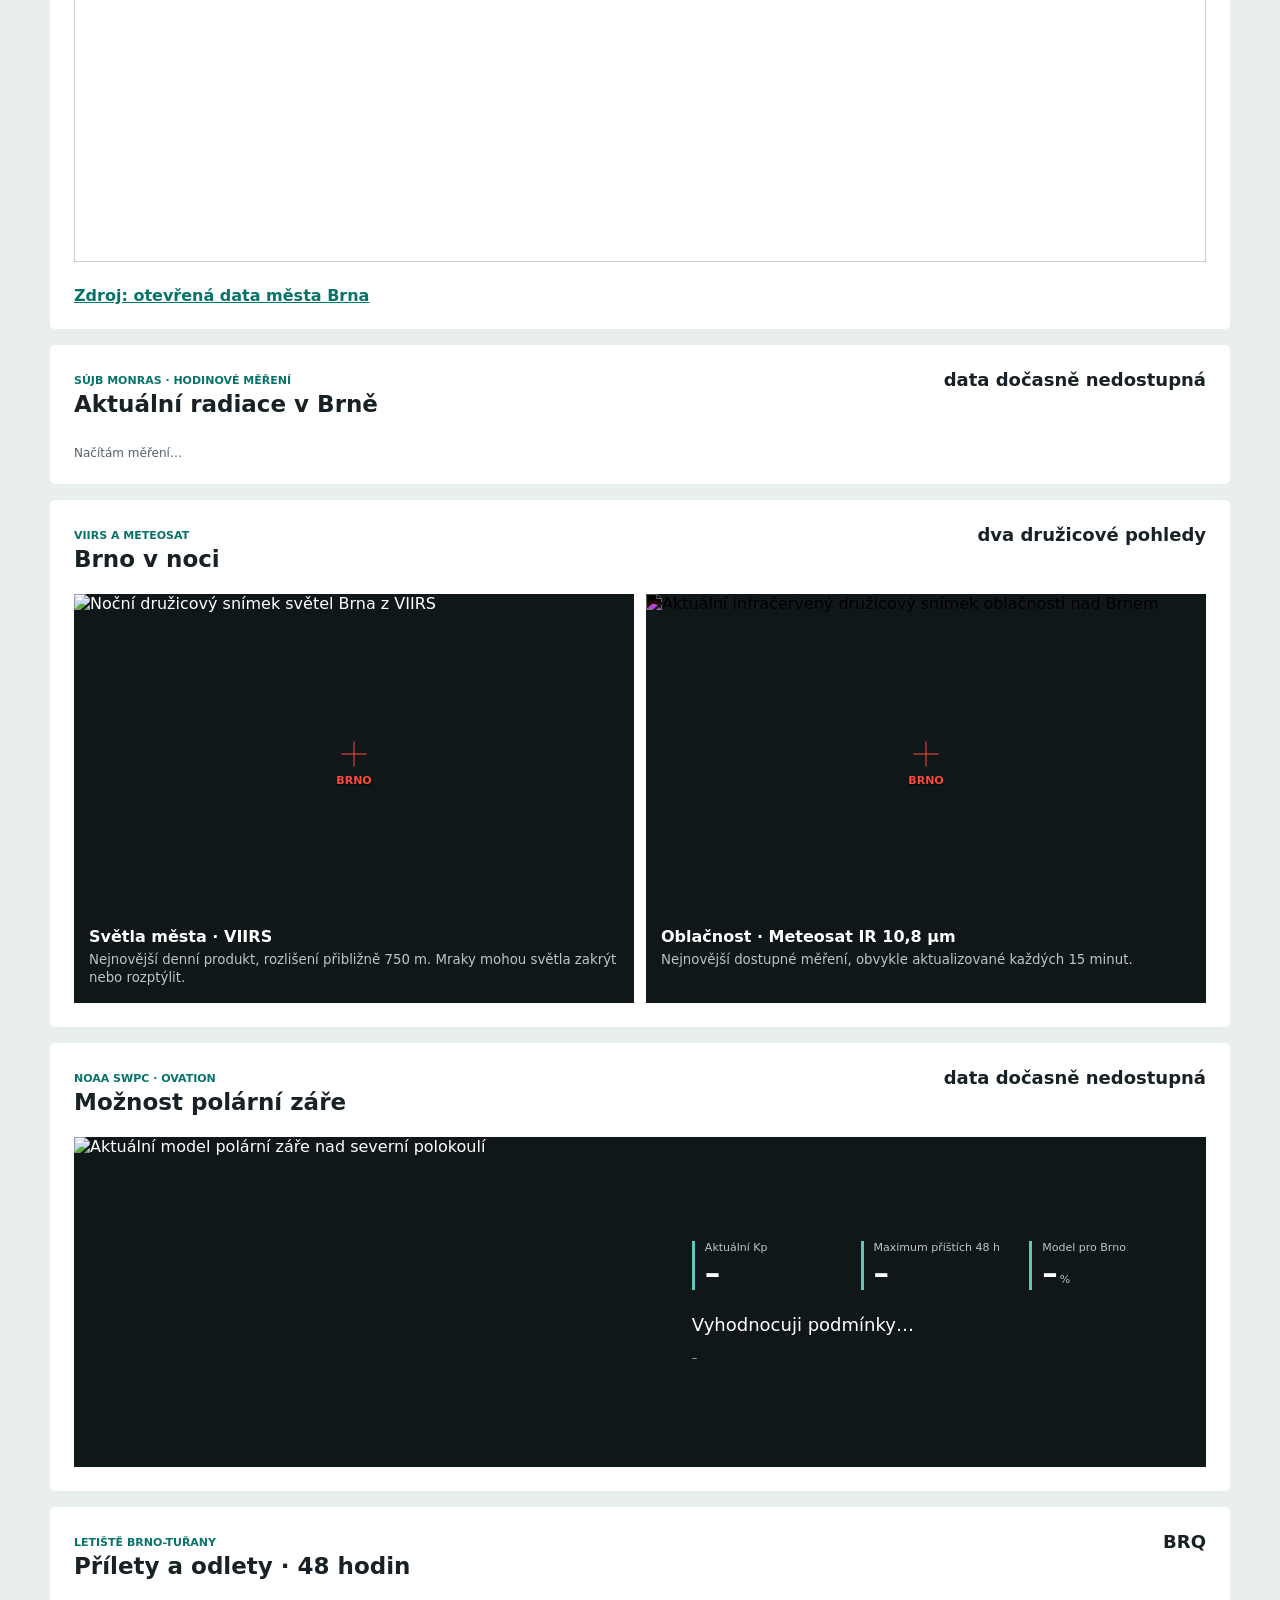
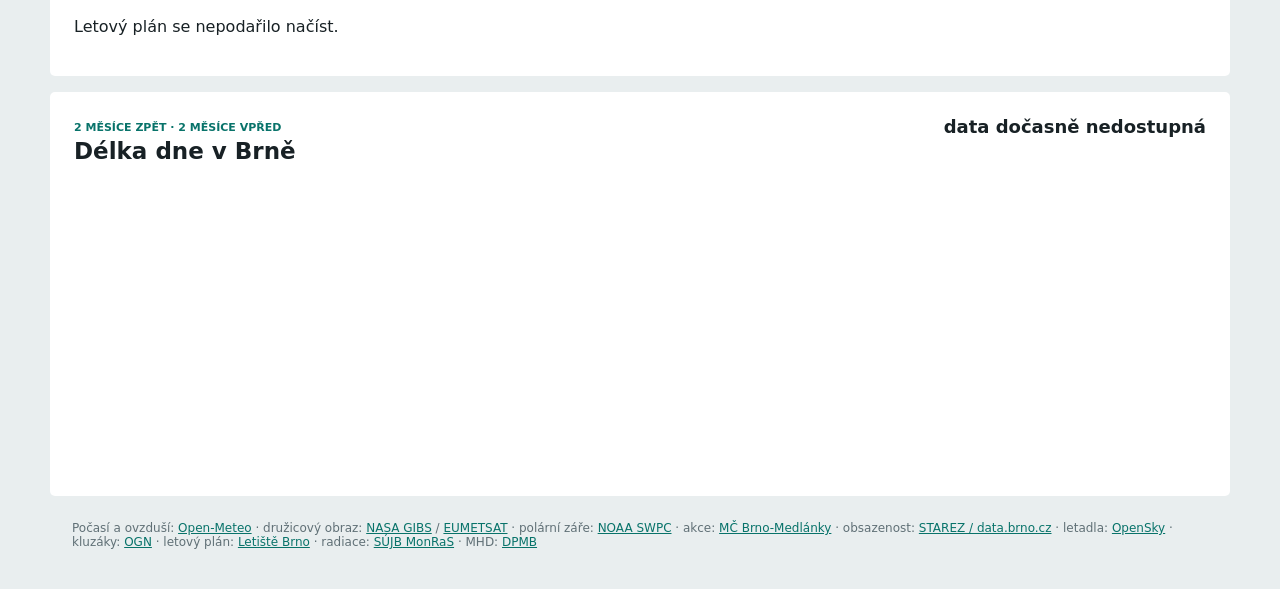
==== commit d303cc74: "Add Kubas next-day schedule to Brno dashboard" ====
--- a/brno-live/web/index.html
+++ b/brno-live/web/index.html
@@ -45,6 +45,10 @@
     <section class="section school-menus-section">
       <div class="head"><div><span>ŠKOLNÍ JÍDELNY · NÁSLEDUJÍCÍ PRACOVNÍ DEN</span><h2>Co bude zítra k obědu</h2></div><strong id="school-menus-date">načítám…</strong></div>
       <div id="school-menus" class="school-menus"><p>Načítám jídelníčky…</p></div>
+    </section>
+    <section class="section family-schedule-section">
+      <div class="head"><div><span>RODINNÝ PŘEHLED · NEJBLIŽŠÍ ŠKOLNÍ DEN</span><h2>Rozvrh</h2></div><strong id="schedule-date">–</strong></div>
+      <div id="family-schedules" class="family-schedules"></div>
     </section>
     <section class="split">
       <div class="section"><span>KVALITA OVZDUŠÍ</span><h2 id="aqi-title">Načítám…</h2><div class="air"><div><b id="aqi">–</b><small>evropský AQI</small></div><dl><dt>PM₂.₅</dt><dd id="pm25">–</dd><dt>PM₁₀</dt><dd id="pm10">–</dd><dt>NO₂</dt><dd id="no2">–</dd><dt>O₃</dt><dd id="o3">–</dd></dl></div></div>
--- a/brno-live/web/school-menus.css
+++ b/brno-live/web/school-menus.css
@@ -6,3 +6,11 @@
 .school-menus dd { line-height: 1.4; margin: 2px 0 9px; }
 .school-menus a { color: #185a80; font-size: 13px; font-weight: 700; }
 @media (max-width: 760px) { .school-menus { grid-template-columns: 1fr; } }
+.family-schedules { margin-top: 14px; }
+.family-schedules article { border-top: 3px solid #2166b1; padding-top: 12px; }
+.family-schedules h3 { font-size: 21px; margin: 0 0 10px; }
+.lesson-row { display: grid; grid-template-columns: repeat(5, minmax(0, 1fr)); gap: 8px; }
+.lesson-row div { background: #eef3f5; border-left: 3px solid #2166b1; min-height: 70px; padding: 9px; }
+.lesson-row span { display: block; color: #69736f; font-size: 11px; font-weight: 700; }
+.lesson-row b { display: block; font-size: 20px; margin-top: 7px; }
+@media (max-width: 760px) { .lesson-row { grid-template-columns: repeat(2, 1fr); } }
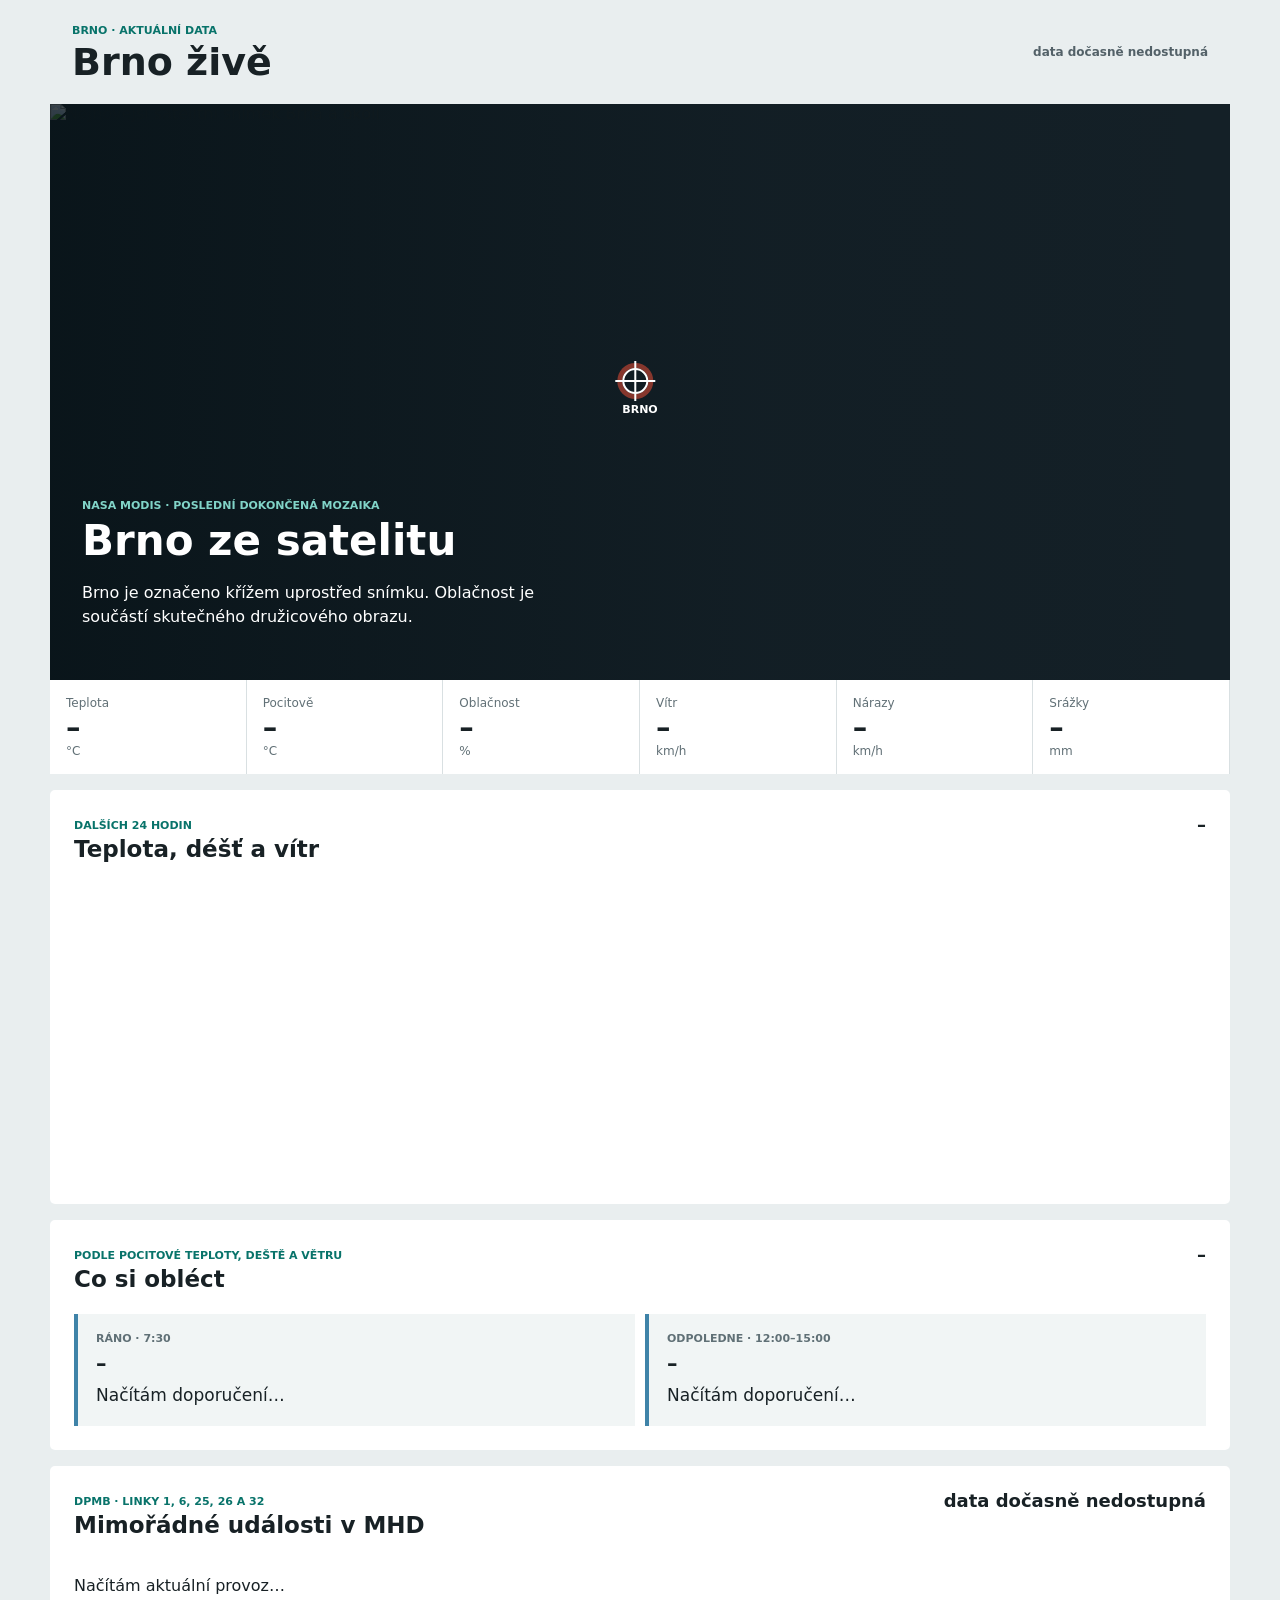
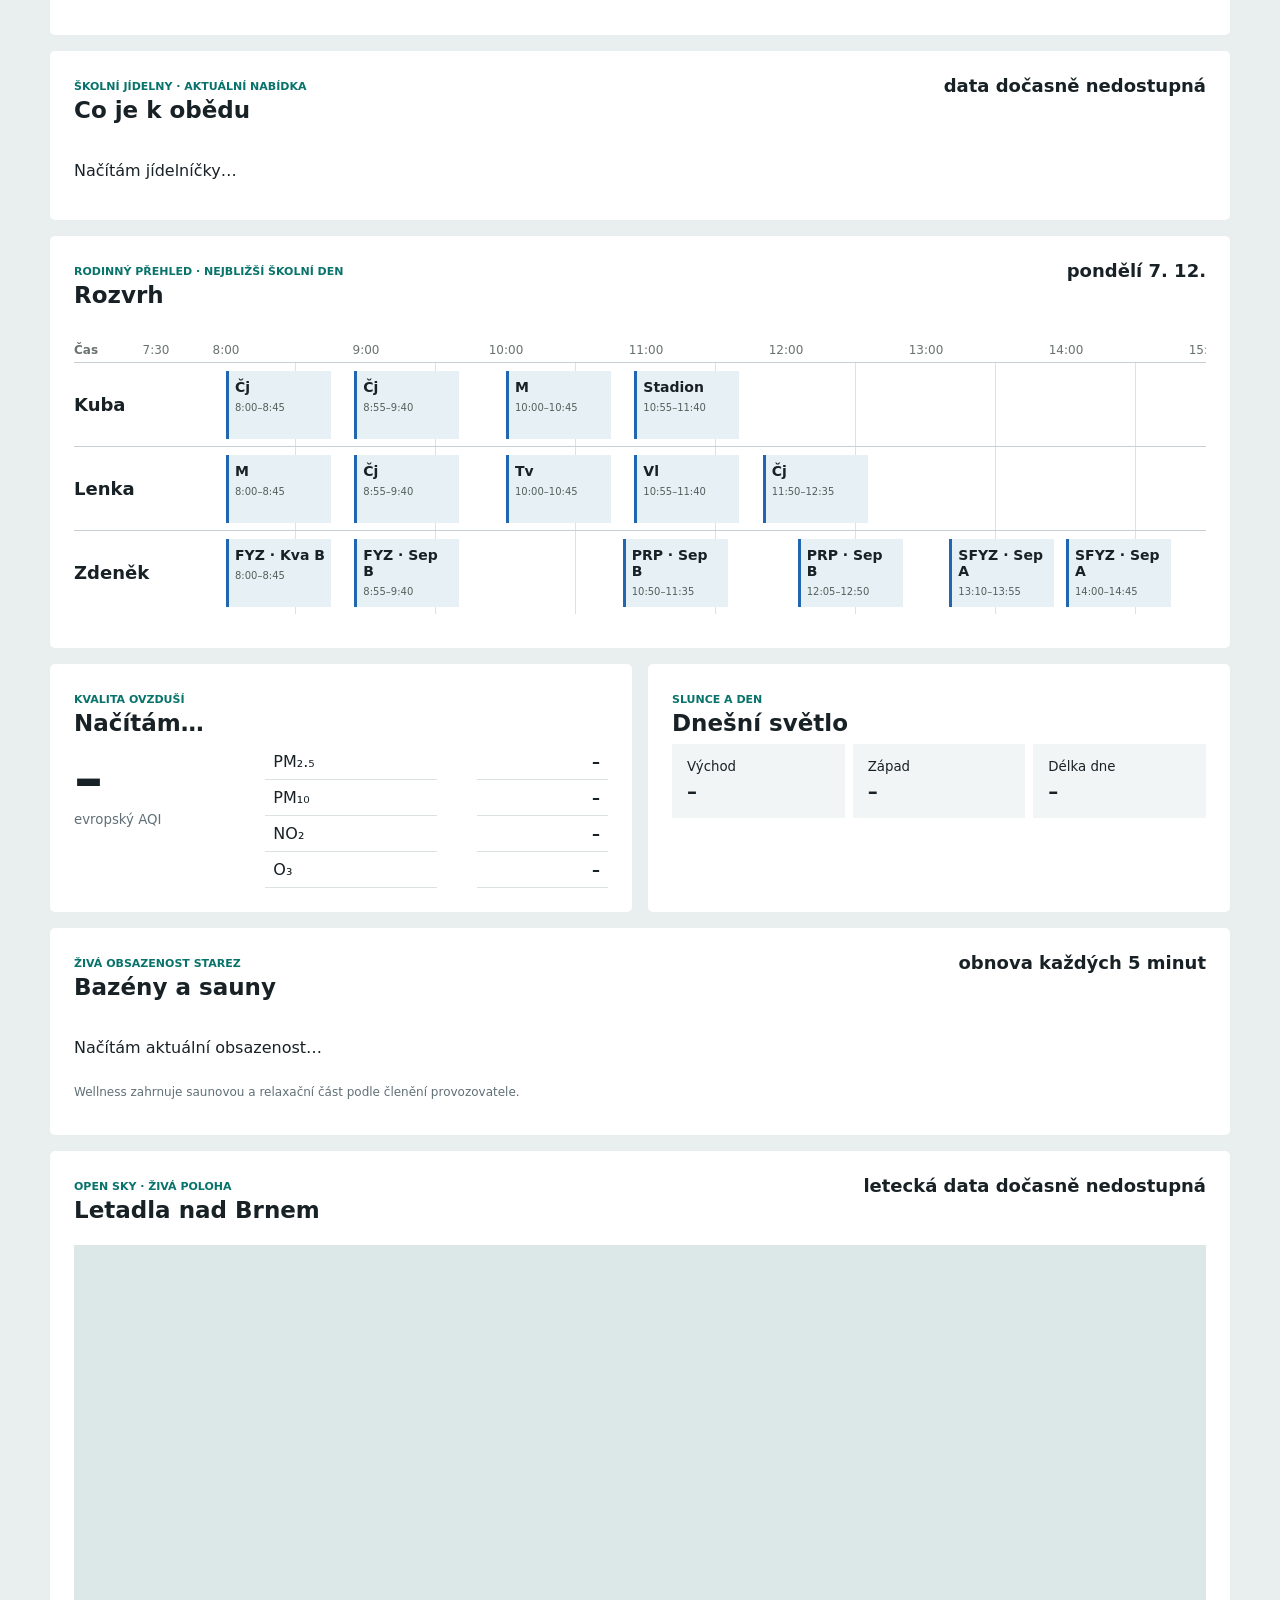
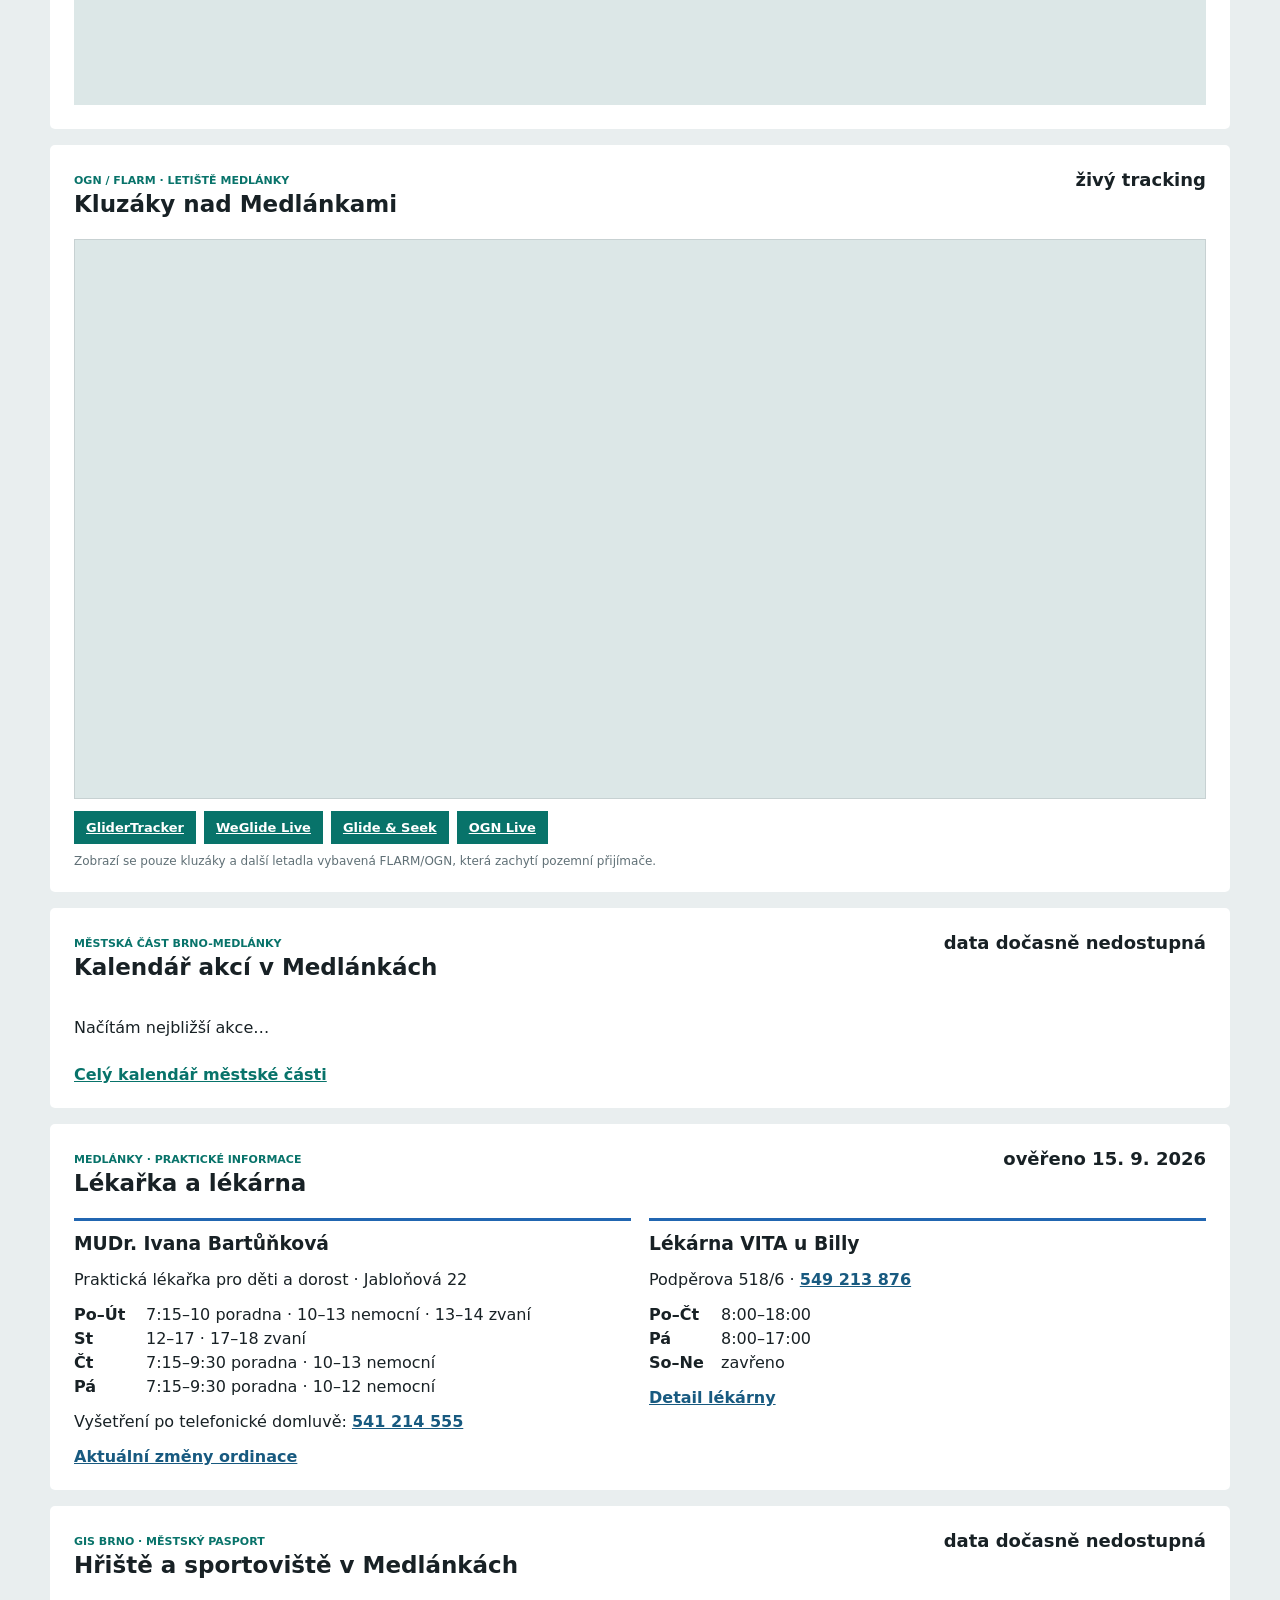
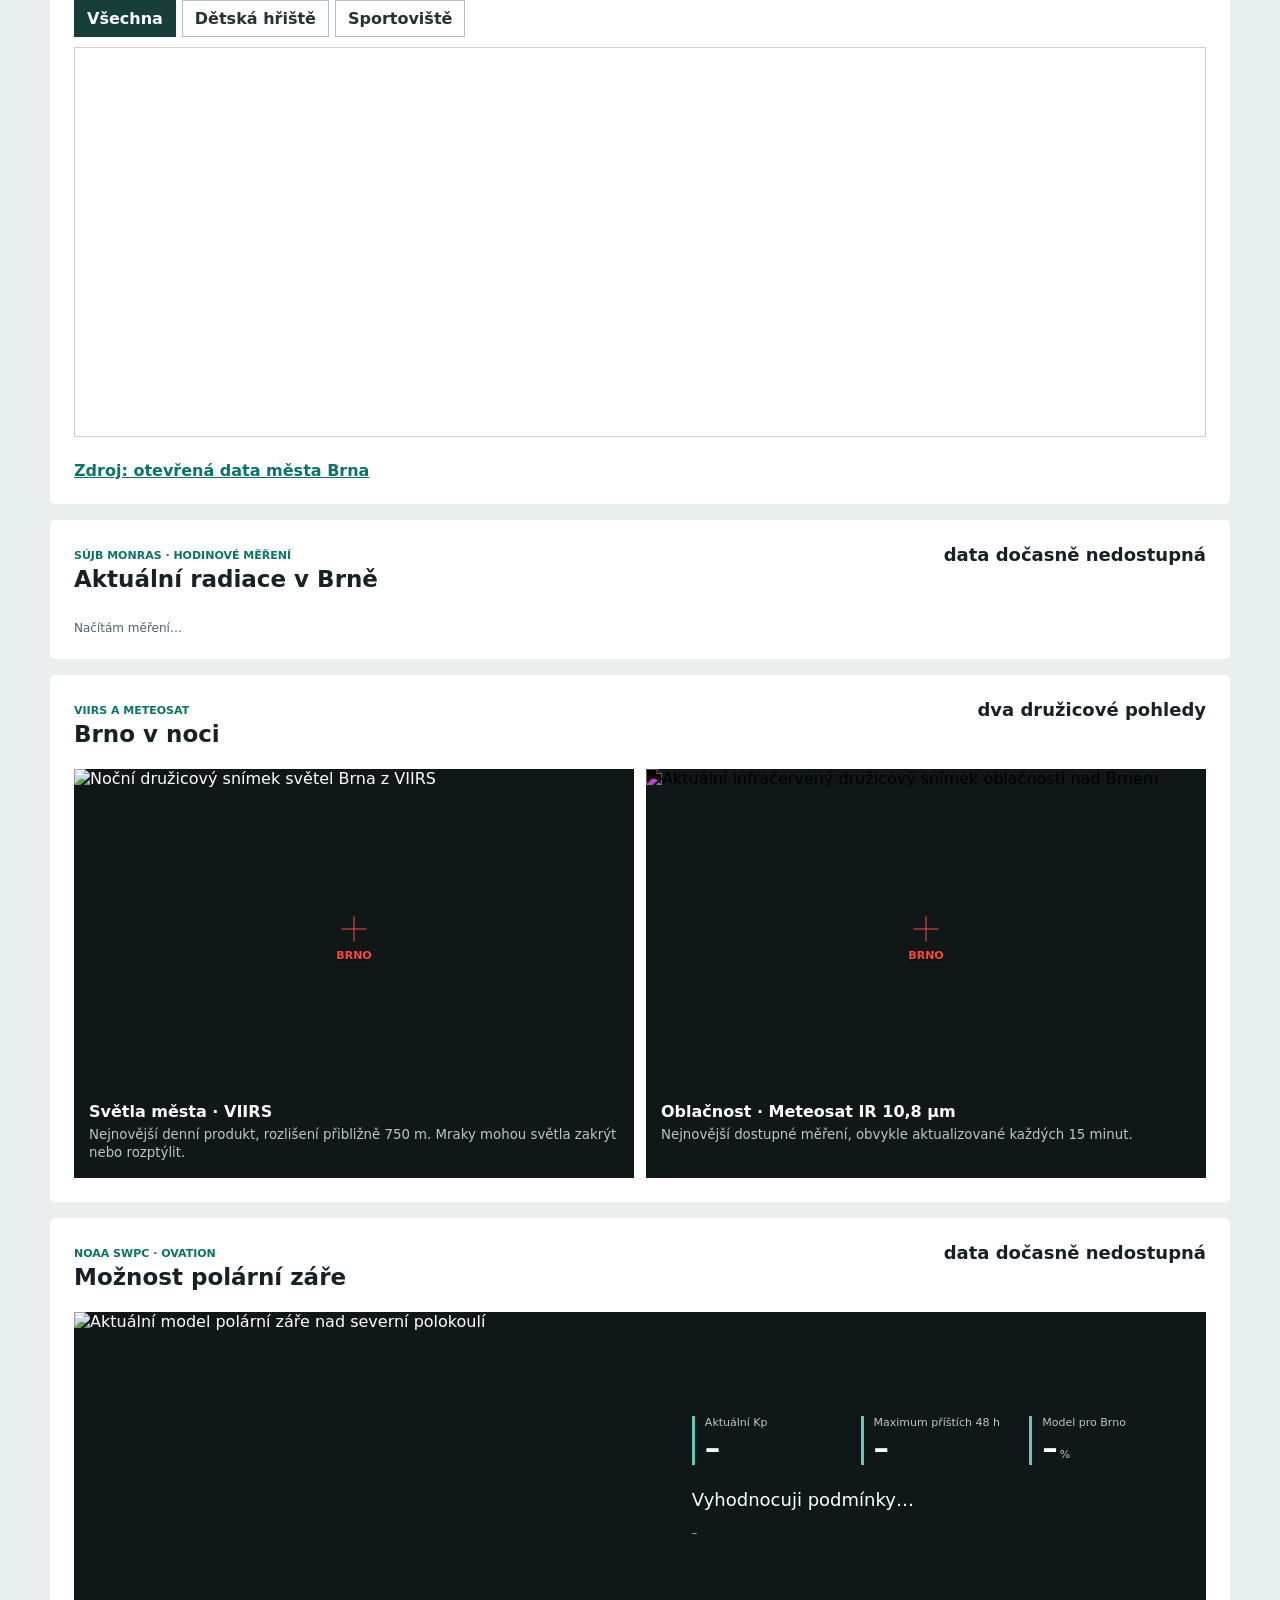
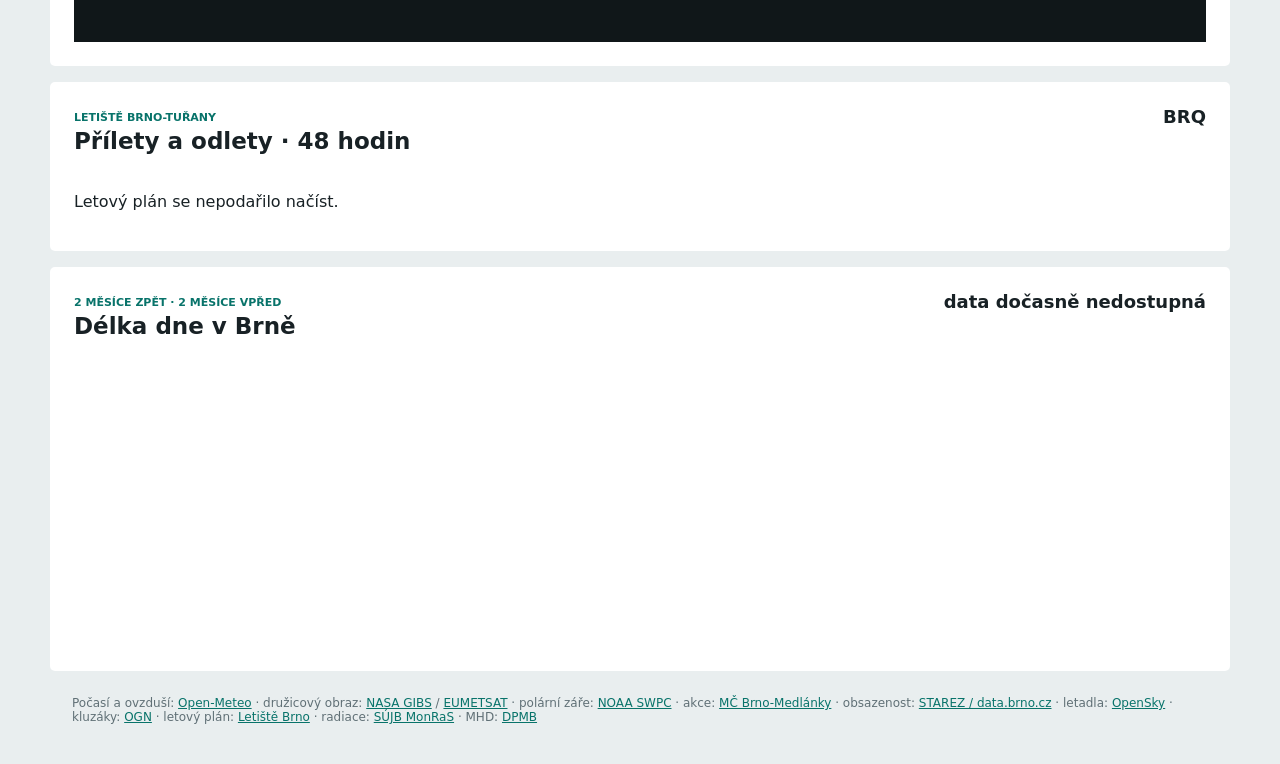
==== commit e330ce0f: "Switch school menus to next day at 3:30 PM" ====
--- a/brno-live/web/index.html
+++ b/brno-live/web/index.html
@@ -43,7 +43,7 @@
       <div id="transit-incidents" class="transit-incidents"><p>Načítám aktuální provoz…</p></div>
     </section>
     <section class="section school-menus-section">
-      <div class="head"><div><span>ŠKOLNÍ JÍDELNY · NÁSLEDUJÍCÍ PRACOVNÍ DEN</span><h2>Co bude zítra k obědu</h2></div><strong id="school-menus-date">načítám…</strong></div>
+      <div class="head"><div><span>ŠKOLNÍ JÍDELNY · AKTUÁLNÍ NABÍDKA</span><h2>Co je k obědu</h2></div><strong id="school-menus-date">načítám…</strong></div>
       <div id="school-menus" class="school-menus"><p>Načítám jídelníčky…</p></div>
     </section>
     <section class="section family-schedule-section">
--- a/brno-live/web/school-menus.css
+++ b/brno-live/web/school-menus.css
@@ -7,10 +7,16 @@
 .school-menus a { color: #185a80; font-size: 13px; font-weight: 700; }
 @media (max-width: 760px) { .school-menus { grid-template-columns: 1fr; } }
 .family-schedules { margin-top: 14px; }
-.family-schedules article { border-top: 3px solid #2166b1; padding-top: 12px; }
-.family-schedules h3 { font-size: 21px; margin: 0 0 10px; }
-.lesson-row { display: grid; grid-template-columns: repeat(5, minmax(0, 1fr)); gap: 8px; }
-.lesson-row div { background: #eef3f5; border-left: 3px solid #2166b1; min-height: 70px; padding: 9px; }
-.lesson-row span { display: block; color: #69736f; font-size: 11px; font-weight: 700; }
-.lesson-row b { display: block; font-size: 20px; margin-top: 7px; }
-@media (max-width: 760px) { .lesson-row { grid-template-columns: repeat(2, 1fr); } }
+.schedule-comparison { overflow-x: auto; padding-bottom: 10px; }
+.comparison-inner { min-width: 940px; position: relative; }
+.comparison-axis, .comparison-row { display: grid; grid-template-columns: 82px 1fr; }
+.comparison-axis { align-items: end; color: #69736f; font-size: 12px; height: 32px; }.comparison-axis > b { padding-bottom: 5px; }.comparison-axis > div { height: 100%; position: relative; }
+.comparison-axis span { bottom: 5px; position: absolute; transform: translateX(-50%); }
+.comparison-row { border-top: 1px solid #c7d0d4; min-height: 84px; }.comparison-row h3 { align-self: center; font-size: 18px; margin: 0; }
+.comparison-track { background-image: repeating-linear-gradient(to right, transparent 0, transparent calc(13.333% - 1px), #dce2e4 calc(13.333% - 1px), #dce2e4 13.333%); position: relative; }
+.comparison-lesson { background: #e7f0f5; border-left: 3px solid #2166b1; box-sizing: border-box; height: 68px; overflow: hidden; padding: 8px 6px; position: absolute; top: 8px; }
+.comparison-lesson b { display: block; font-size: 14px; line-height: 1.15; overflow-wrap: anywhere; }.comparison-lesson time { color: #52615c; display: block; font-size: 10px; margin-top: 7px; white-space: nowrap; }
+.current-time-wrap { bottom: 0; left: 82px; pointer-events: none; position: absolute; right: 0; top: 24px; z-index: 3; }
+.current-time-wrap i { background: #d1242f; bottom: 0; display: block; position: absolute; top: 0; width: 2px; }
+.current-time-wrap i::before { background: #d1242f; border-radius: 50%; content: ""; height: 8px; left: -3px; position: absolute; top: 0; width: 8px; }
+@media (max-width: 760px) { .comparison-inner { min-width: 900px; } }
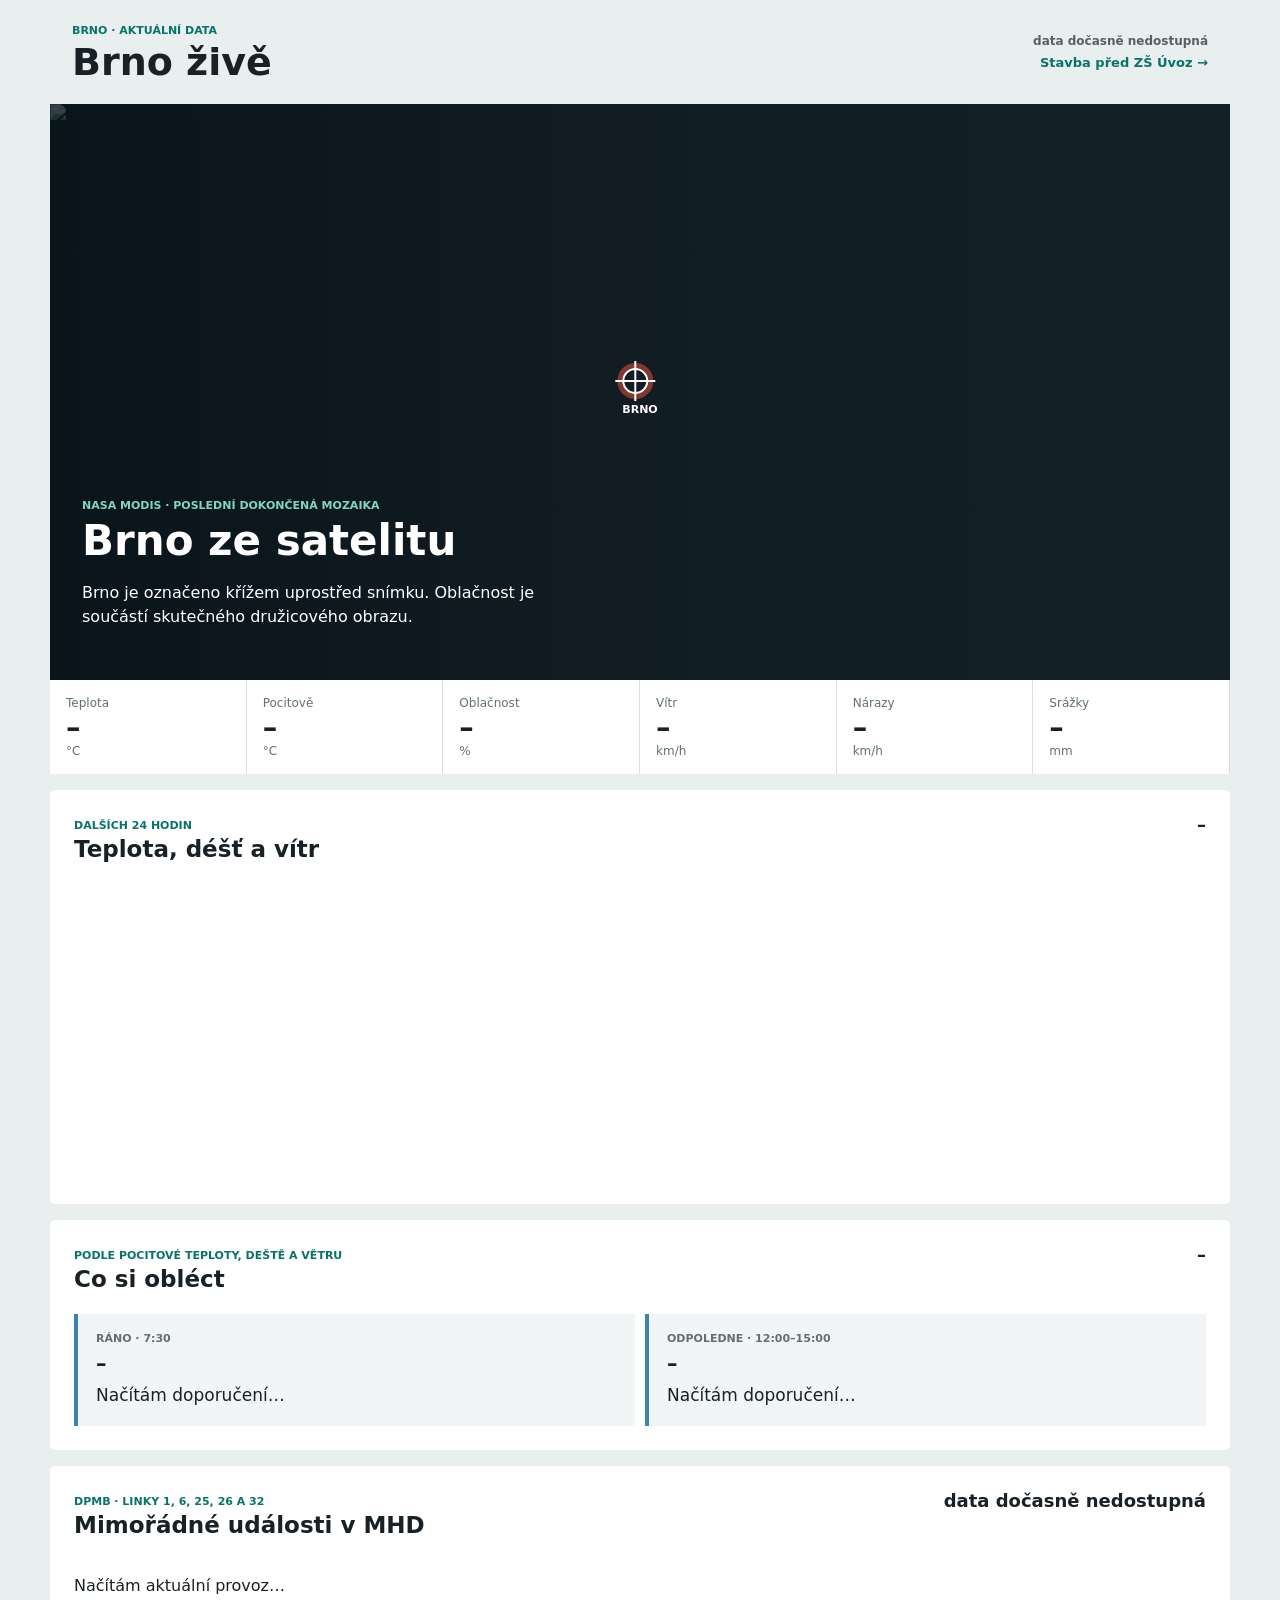
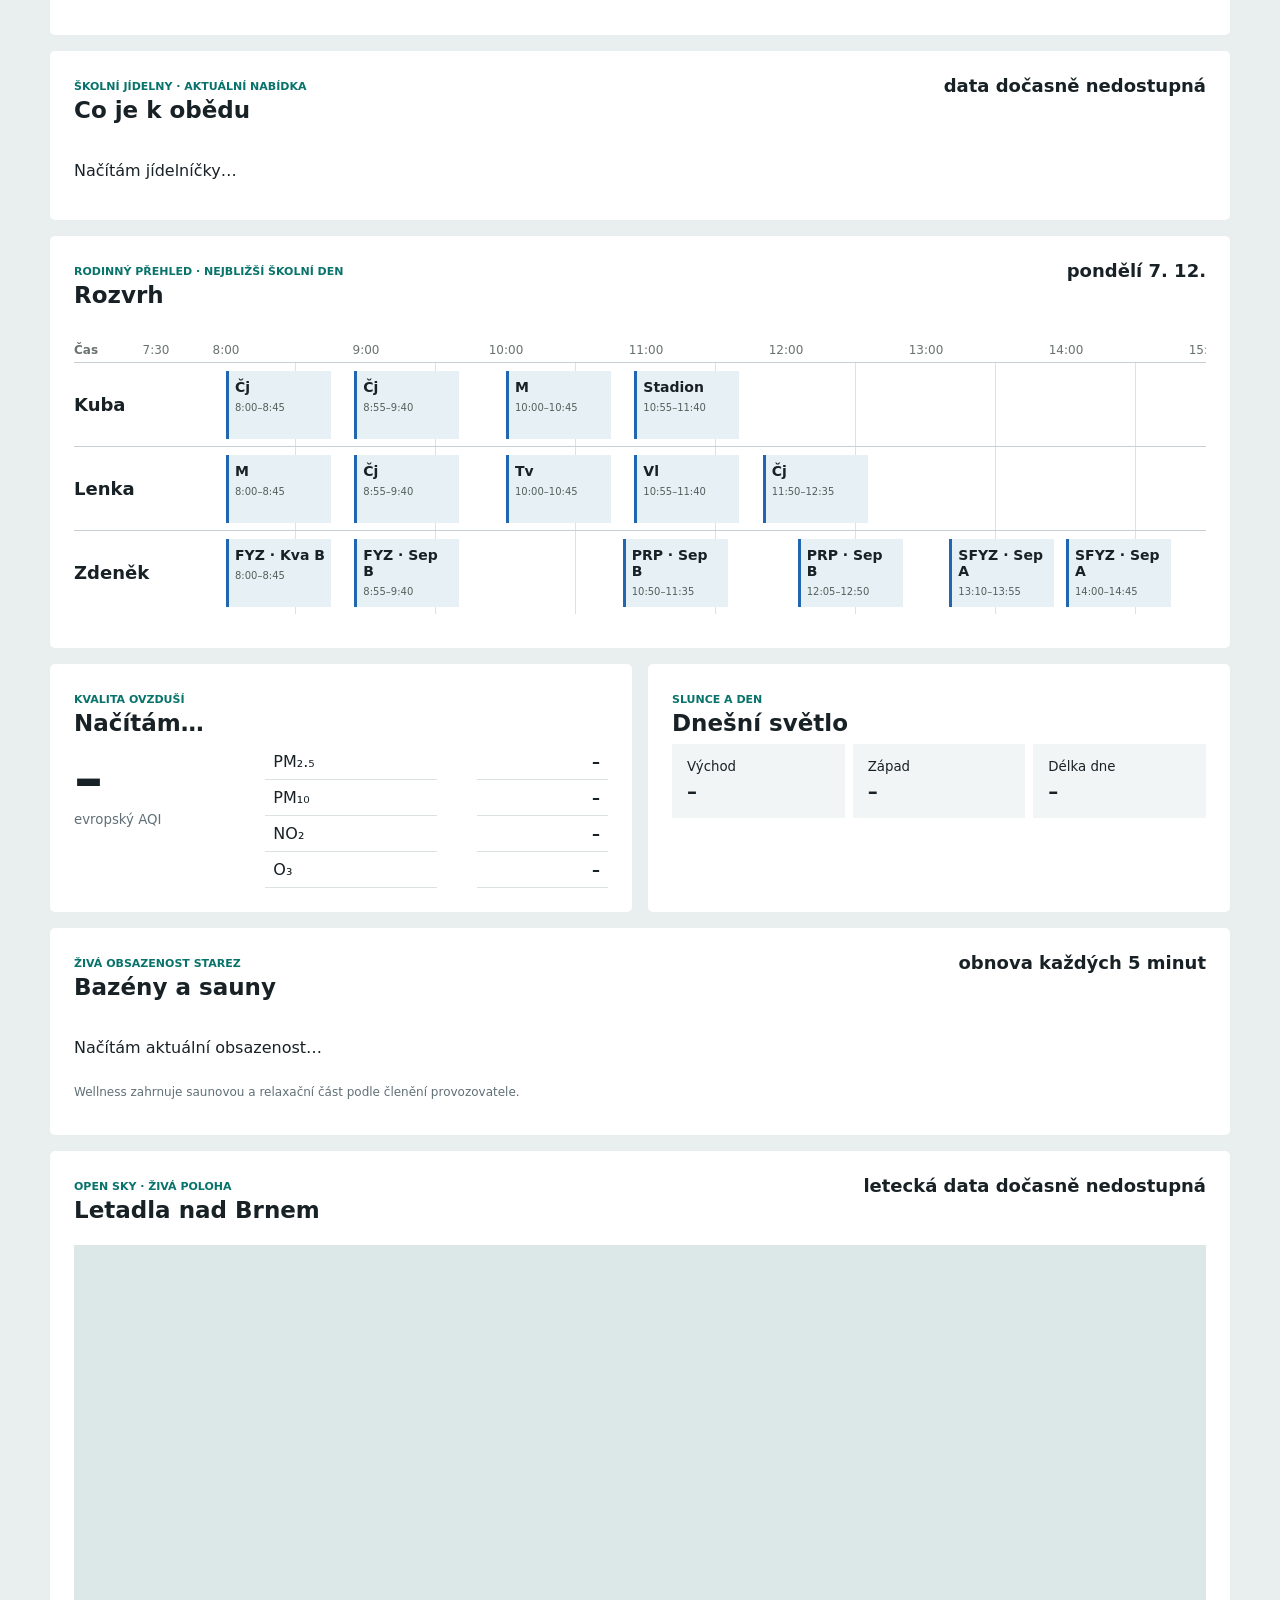
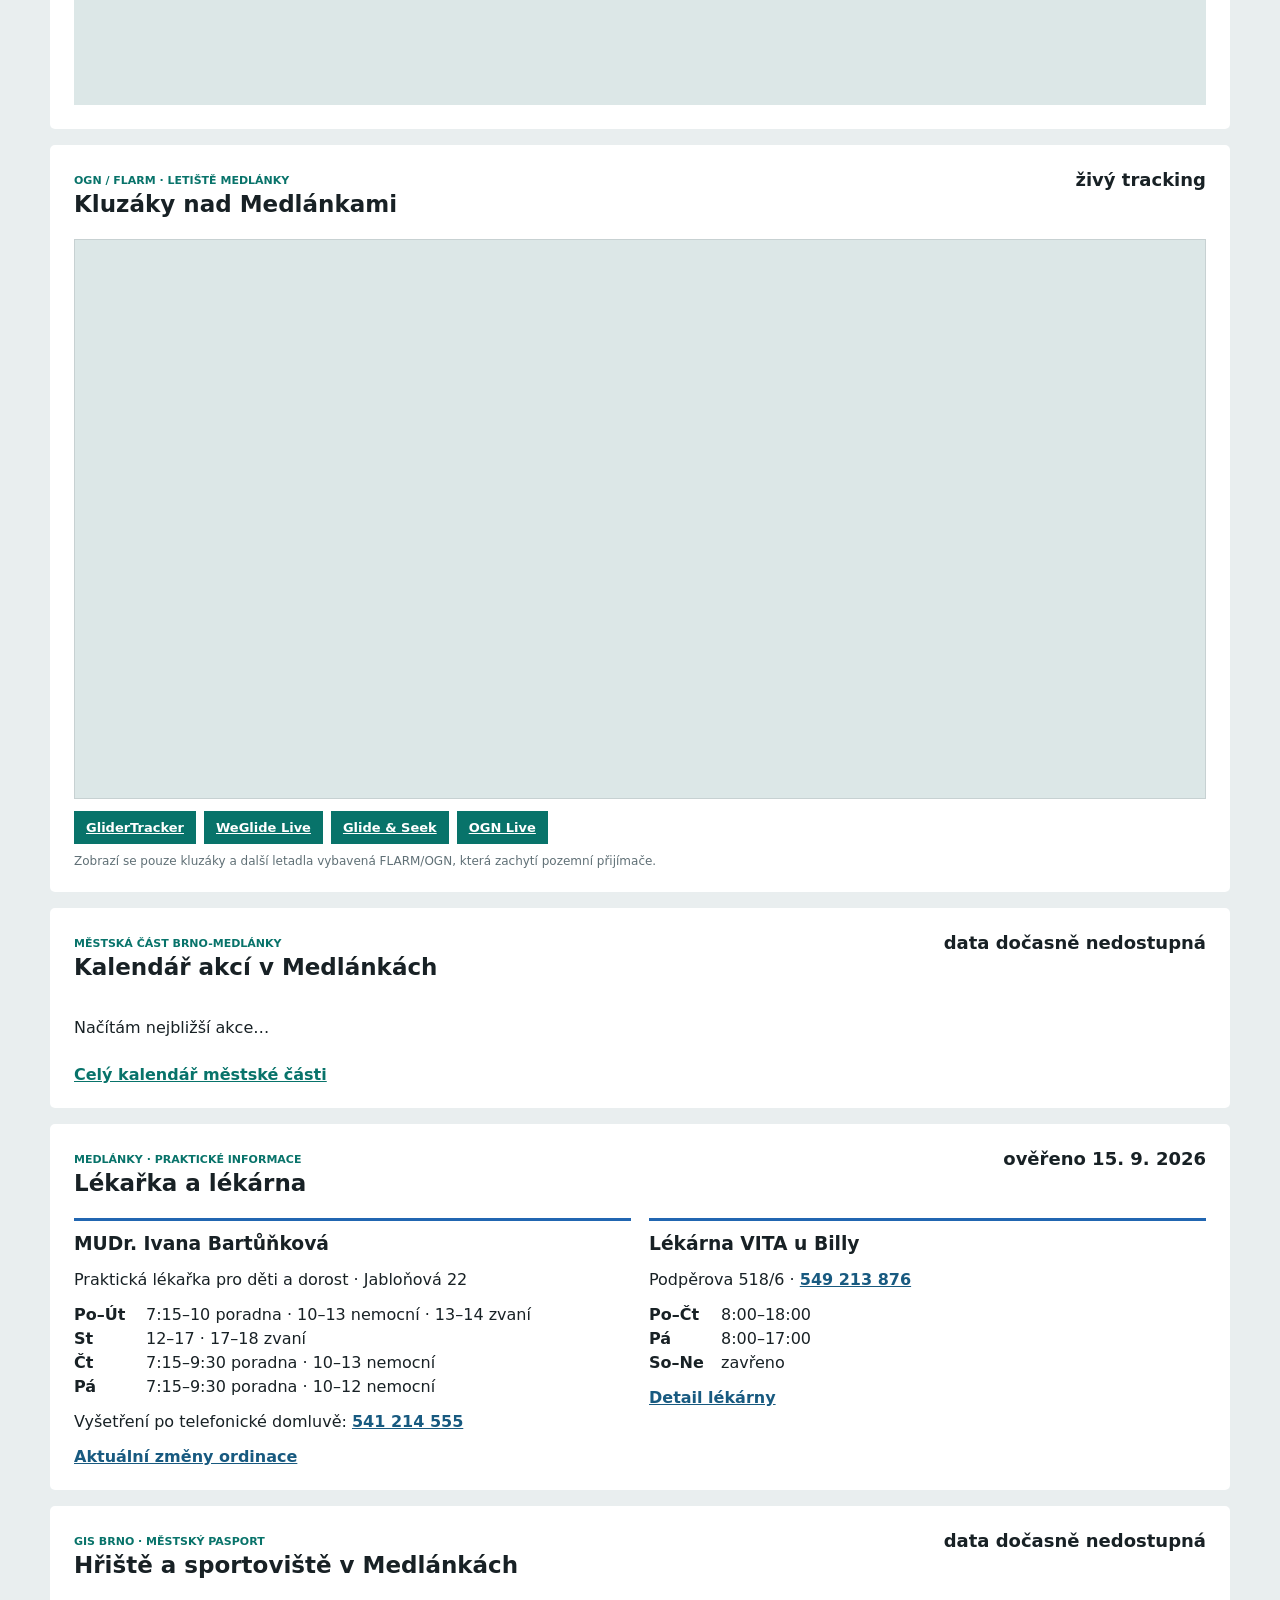
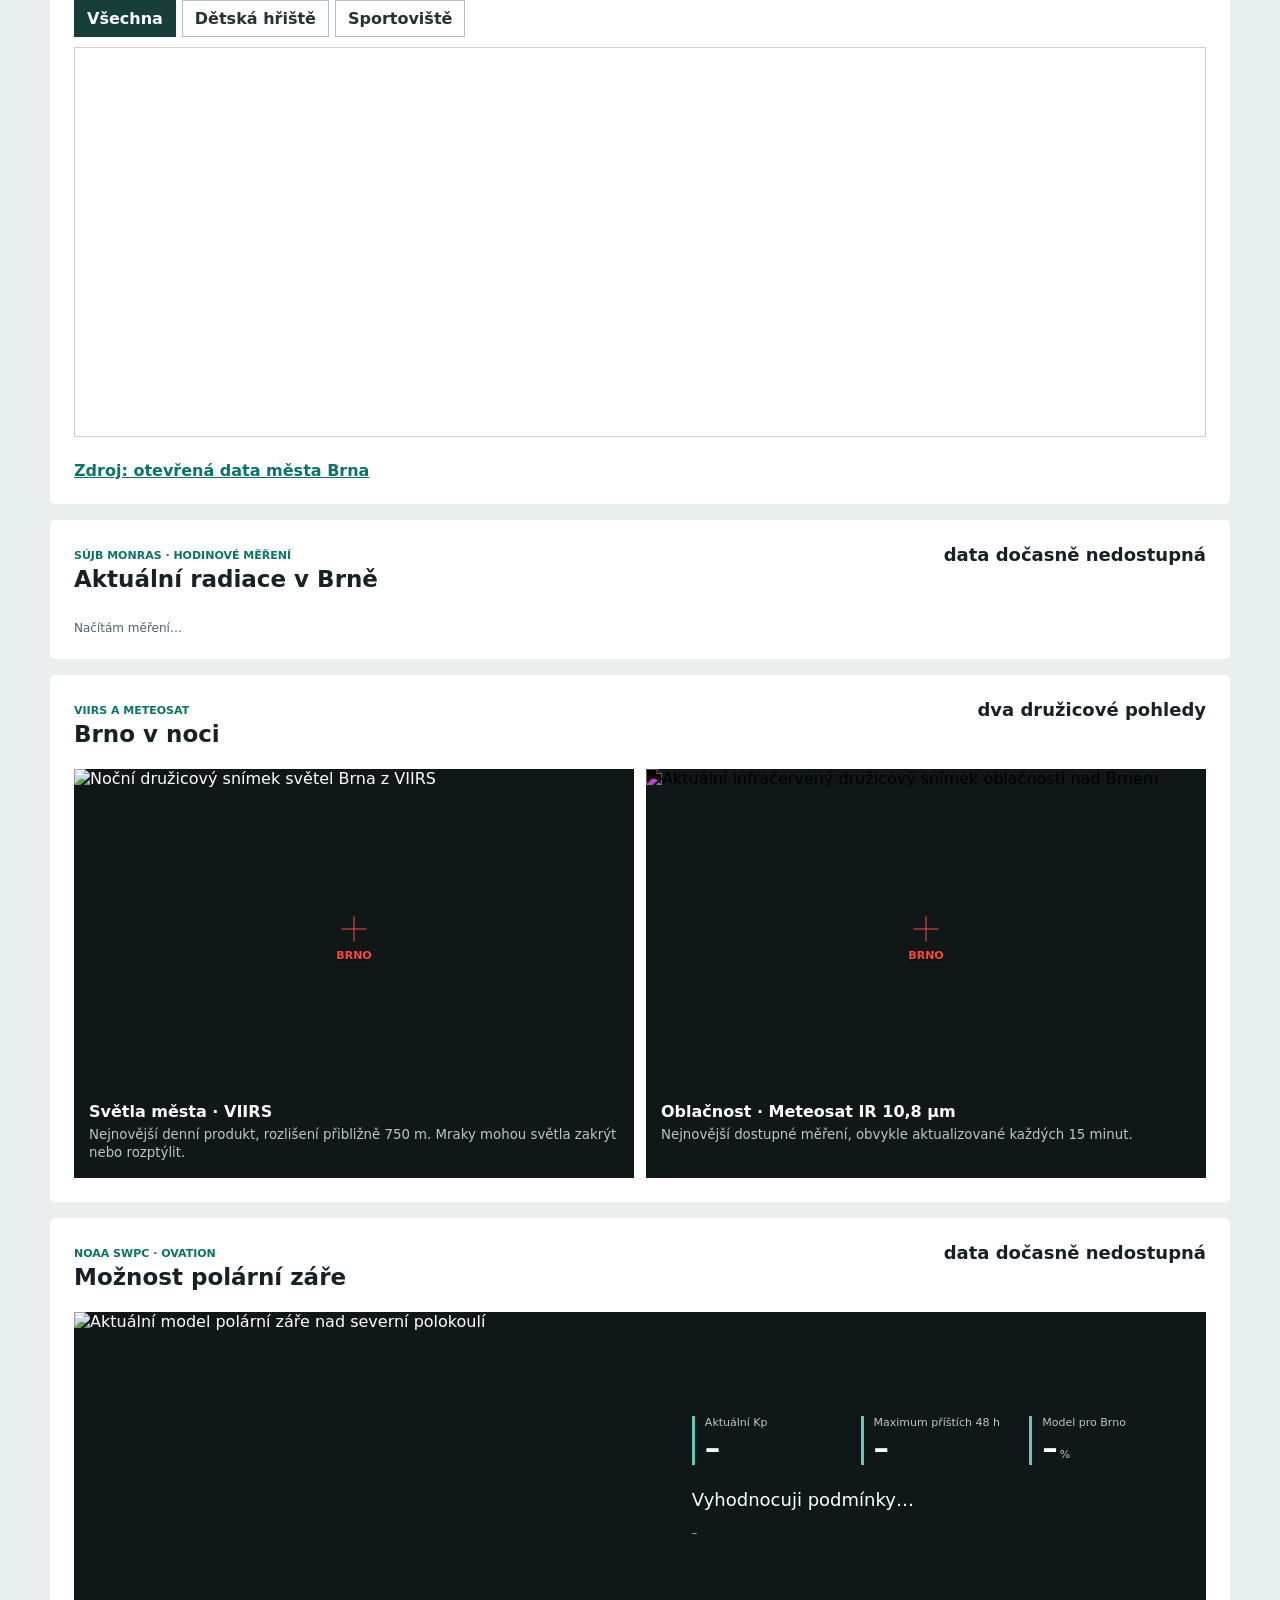
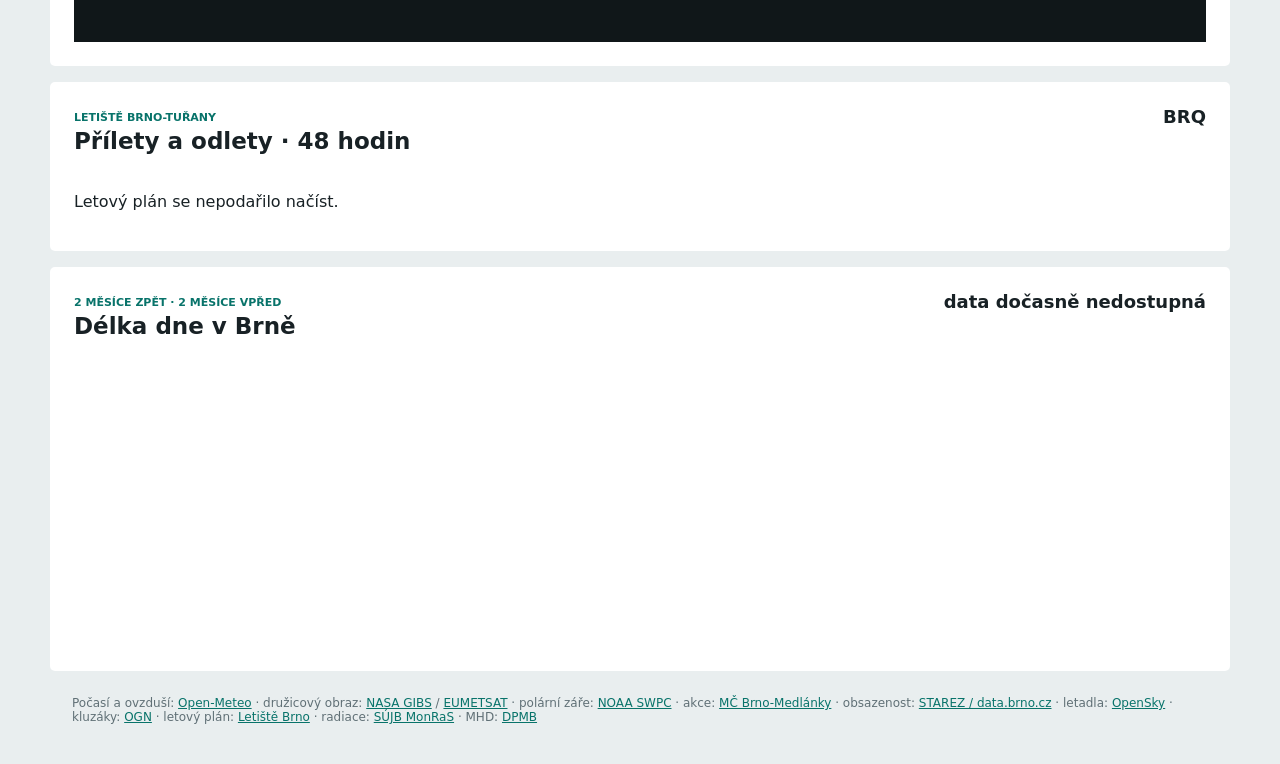
==== commit ebdc135e: "Add ZS Uvoz construction dashboard" ====
--- a/brno-live/web/index.html
+++ b/brno-live/web/index.html
@@ -15,10 +15,11 @@
   <link rel="stylesheet" href="medlanky-events.css">
   <link rel="stylesheet" href="medlanky-sports.css">
   <link rel="stylesheet" href="school-menus.css">
+  <link rel="stylesheet" href="uvoz-link.css">
   <link rel="stylesheet" href="https://unpkg.com/leaflet@1.9.4/dist/leaflet.css">
 </head>
 <body>
-  <header><div><span>BRNO · AKTUÁLNÍ DATA</span><h1>Brno živě</h1></div><b id="updated">načítám…</b></header>
+  <header><div><span>BRNO · AKTUÁLNÍ DATA</span><h1>Brno živě</h1></div><div class="header-actions"><b id="updated">načítám…</b><a href="/stavba-uvoz.html">Stavba před ZŠ Úvoz →</a></div></header>
   <main>
     <section class="satellite">
       <img src="/api/satellite" alt="Nejnovější satelitní snímek Brna a okolí">
--- a/brno-live/web/uvoz-link.css
+++ b/brno-live/web/uvoz-link.css
@@ -0,0 +1,4 @@
+.header-actions{display:flex;flex-direction:column;align-items:flex-end;gap:7px}
+.header-actions b{color:#536168;font-size:12px}
+.header-actions a{color:#08736a;font-size:13px;font-weight:800;text-decoration:none}
+.header-actions a:hover{text-decoration:underline}
